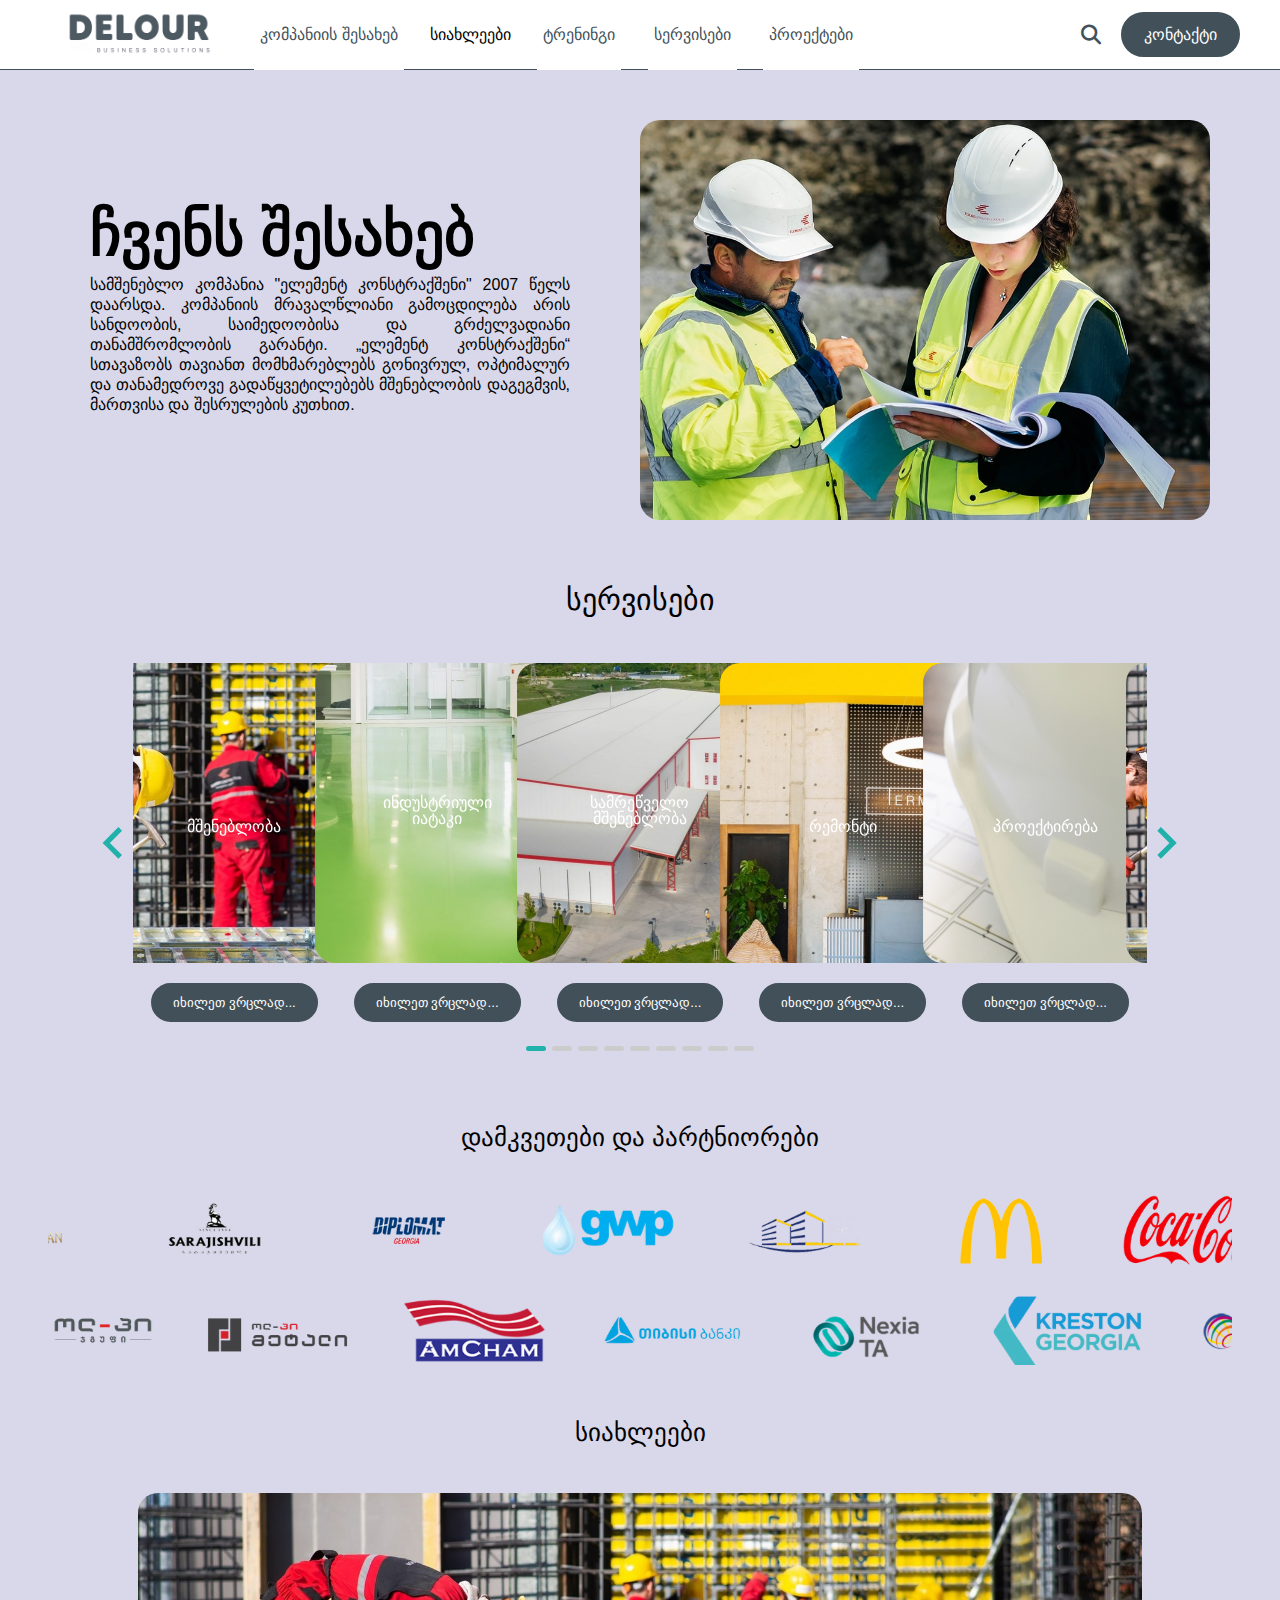
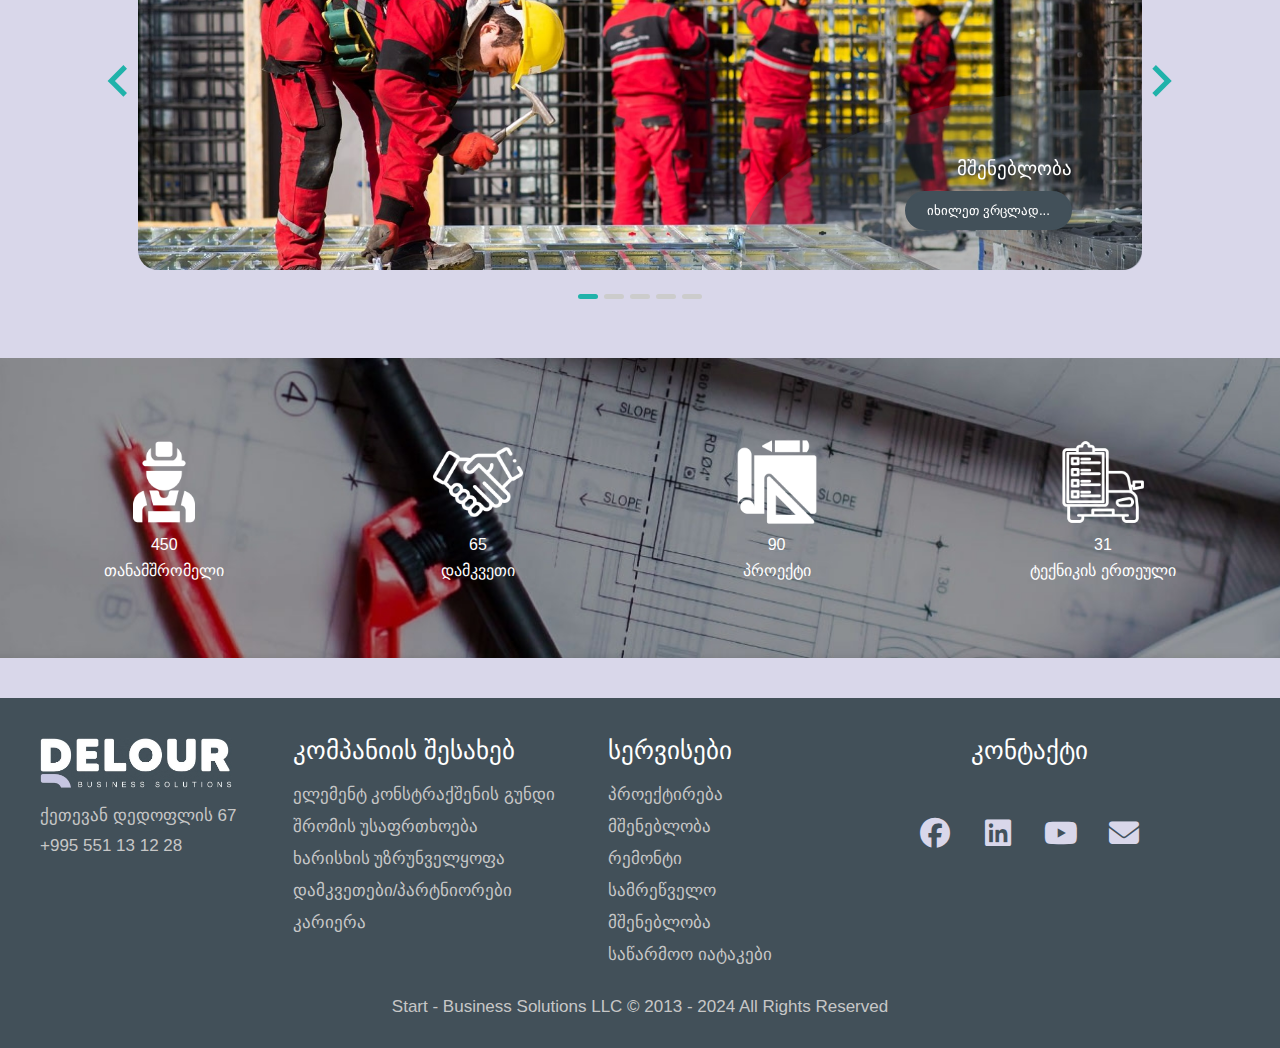
==== index.html @ 742967c3 "Update index.html" ====
<!DOCTYPE html>
<html lang="ka">
  <head>
    <meta charset="UTF-8" />
    <meta name="viewport" content="width=device-width, initial-scale=1.0" />
    <title>Element Construction</title>
    <link
      rel="stylesheet"
      href="https://cdnjs.cloudflare.com/ajax/libs/font-awesome/6.5.1/css/all.min.css"
    />

    <link rel="stylesheet" href="styles/splide-sea-green.min.css" />
    <link
      rel="stylesheet"
      href="//cdn.web-fonts.ge/fonts/bpg-arial-caps/css/bpg-arial-caps.min.css"
    />
    <link
      rel="stylesheet"
      href="//cdn.web-fonts.ge/fonts/bpg-algeti/css/bpg-algeti.min.css"
    />

    <link rel="stylesheet" href="styles/reset.css" />
    <link rel="stylesheet" href="styles/style.css" />
    <link rel="stylesheet" href="styles/media.css" />
  </head>
  <body>
    <header class="header" id="header">
      <nav class="navbar" id="navbar">
        <div class="burgerBar" id="burgerBar">
          <div class="line"></div>
          <div class="line"></div>
          <div class="line"></div>
        </div>
        <div class="menu" id="menu">
          <div class="search-container">
            <i class="fas fa-search search-icon"></i>
            <input type="text" id="searchInput" placeholder="ძიება" />
          </div>
          <ul>
            <li>
              <button class="bar" type="button">
                <i class="fa-solid fa-business-time"></i>
                <p>კომპანიის შესახებ</p>
                <i class="fa-solid fa-angle-up arrow-icon"></i>
              </button>
              <div class="sub-menu">
                <ul>
                  <li>
                    <button
                      class="data bar"
                      type="button"
                      data-link="/html/crew.html"
                    >
                      ელემენტ კონსტრაქშენის გუნდი
                    </button>
                  </li>
                  <li>
                    <button
                      class="data bar"
                      type="button"
                      data-link="/html/workingsafety.html"
                    >
                      შრომის უსაფრთხოება
                    </button>
                  </li>
                  <li>
                    <button
                      class="data bar"
                      type="button"
                      data-link="/html/qualitycontrol.html"
                    >
                      ხარისხის უზრუნველყოფა
                    </button>
                  </li>
                  <li>
                    <button
                      class="data bar"
                      type="button"
                      data-link="/html/partners.html"
                    >
                      დამკვეთები/პარტნიორები
                    </button>
                  </li>
                  <li>
                    <button
                      class="data bar"
                      type="button"
                      data-link="/html/Career.html"
                    >
                      კარიერა
                    </button>
                  </li>
                </ul>
              </div>
            </li>
            <li>
              <button class="data bar" type="button" data-link="/html/new.html">
                <i class="fa-solid fa-newspaper"></i>
                <p>სიახლეები</p>
              </button>
            </li>
            <li>
              <button class="data bar" type="button" data-link="/html/">
                <i class="fa-solid fa-clipboard"></i>
                <p>ტრენინგი</p>
              </button>
            </li>
            <li>
              <button class="bar" type="button">
                <i class="fa-regular fa-folder-open"></i>
                <p>სერვისები</p>
                <i class="fa-solid fa-angle-up arrow-icon"></i>
              </button>
              <div class="sub-menu">
                <ul>
                  <li>
                    <button
                      class="data bar"
                      type="button"
                      data-link="/html/project.html"
                    >
                      პროექტირება
                    </button>
                  </li>
                  <li>
                    <button
                      class="data bar"
                      type="button"
                      data-link="/html/building.html"
                    >
                      მშენებლობა
                    </button>
                  </li>
                  <li>
                    <button
                      class="data bar"
                      type="button"
                      data-link="/html/repair.html"
                    >
                      რემონტი
                    </button>
                  </li>
                  <li>
                    <button
                      class="data bar"
                      type="button"
                      data-link="/html/Industrialconstruction.html"
                    >
                      სამრეწველო მშენებლობა
                    </button>
                  </li>
                  <li>
                    <button
                      class="data bar"
                      type="button"
                      data-link="/html/productionfloors.html"
                    >
                      საწარმოო იტაკები
                    </button>
                  </li>
                </ul>
              </div>
            </li>
            <li>
              <button class="bar" type="button">
                <i class="fa-solid fa-diagram-project"></i>
                <p>პროექტები</p>
                <i class="fa-solid fa-angle-up arrow-icon"></i>
              </button>
              <div class="sub-menu">
                <ul>
                  <li>
                    <button
                      class="data bar"
                      type="button"
                      data-link="/html/finished.html"
                    >
                      დასრულებული
                    </button>
                  </li>
                  <li>
                    <button
                      class="data bar"
                      type="button"
                      data-link="/html/Currentprojects.html"
                    >
                      დაუსრულებელი
                    </button>
                  </li>
                </ul>
              </div>
            </li>
          </ul>
        </div>
        <div class="left-navbar">
          <ul class="left-navbar-list">
            <li>
              <a>
                <img
                  class="delour"
                  src="images/youtube_800x800-removebg-preview.png"
                  alt="delour logo"
                />
              </a>
            </li>
            <li class="dropdown">
              <button class="dropbtn">კომპანიის შესახებ</button>
              <ul class="dropdown-content">
                <li></li>
                <li>
                  <a>გუნდი</a>
                </li>
                <li>
                  <a>შრომის უსაფრთხოება</a>
                </li>
                <li>
                  <a>ხარისხის უზრუნველყოფა</a>
                </li>
                <li>
                  <a>დამკვეთები/პარტნიორები</a>
                </li>
                <li>
                  <a>კარიერა</a>
                </li>
              </ul>
            </li>
            <li>
              <a>სიახლეები </a>
            </li>
            <li class="dropdown">
              <button class="dropbtn">ტრენინგი</button>
              <ul class="dropdown-content">
                <li></li>
                <li>
                  <a>გუნდი</a>
                </li>
                <li>
                  <a>შრომის უსაფრთხოება</a>
                </li>
                <li>
                  <a>ხარისხის უზრუნველყოფა</a>
                </li>
                <li>
                  <a>დამკვეთები/პარტნიორები</a>
                </li>
                <li>
                  <a>კარიერა</a>
                </li>
              </ul>
            </li>
            <li class="dropdown">
              <button class="dropbtn">სერვისები</button>
              <ul class="dropdown-content">
                <li></li>
                <li>
                  <a>რემონტი</a>
                </li>
                <li>
                  <a>მეშენებლობა</a>
                </li>
                <li>
                  <a>ინდუსტრიული იატაკი</a>
                </li>
                <li>
                  <a>სამრეწველო მშენებლობა</a>
                </li>
                <li>
                  <a>კპროექტირება</a>
                </li>
              </ul>
            </li>
            <li class="dropdown">
              <button class="dropbtn">პროექტები</button>
              <ul class="dropdown-content">
                <li></li>
                <li>
                  <a>დასრულებული</a>
                </li>
                <li>
                  <a>დაუსრულებელი</a>
                </li>
              </ul>
            </li>
          </ul>
        </div>
        <div class="right-navbar">
          <a id="searchIcon"><i class="fas fa-search search-icon1"></i></a>
          <button class="contactButton">კონტაქტი</button>
        </div>
      </nav>
      <div class="search-results" id="searchResults">
        <div class="input-container">
          <i class="fas fa-search search-icon"></i>
          <input type="text" placeholder="ძიება" />
        </div>
        <ul></ul>
      </div>
    </header>
    <main>
      <section>
        <div class="about-container">
          <div class="about-container2">
            <h1>ჩვენს შესახებ</h1>
            <p>
              სამშენებლო კომპანია "ელემენტ კონსტრაქშენი" 2007 წელს დაარსდა.
              კომპანიის მრავალწლიანი გამოცდილება არის სანდოობის, საიმედოობისა და
              გრძელვადიანი თანამშრომლობის გარანტი. „ელემენტ კონსტრაქშენი“
              სთავაზობს თავიანთ მომხმარებლებს გონივრულ, ოპტიმალურ და თანამედროვე
              გადაწყვეტილებებს მშენებლობის დაგეგმვის, მართვისა და შესრულების
              კუთხით.
            </p>
          </div>
          <img
            class="forever-bike"
            src="images/construction3.jpg"
            alt="construction image"
          />
        </div>
      </section>
      <section class="section">
        <div class="title-container">
          <h3>სერვისები</h3>
        </div>
        <div id="carousel1" class="splide">
          <div class="splide__track">
            <ul class="splide__list">
              <li class="splide__slide">
                <img src="images/slider1.jpg" alt="building image" />
                <div class="img-info">
                  <h2>მშენებლობა</h2>
                </div>
                <button class="data more" data-link="html/building.html">
                  იხილეთ ვრცლად...
                </button>
              </li>
              <li class="splide__slide">
                <img src="images/slider2.jpg" alt="floor image" />
                <div class="img-info">
                  <h2>ინდუსტრიული იატაკი</h2>
                </div>
                <button
                  class="data more"
                  data-link="html/productionfloors.html"
                >
                  იხილეთ ვრცლად...
                </button>
              </li>
              <li class="splide__slide">
                <img src="images/slider3.jpg" alt="factory image" />
                <div class="img-info">
                  <h2>სამრეწველო მშენებლობა</h2>
                </div>
                <button
                  class="data more"
                  data-link="/html/Industrialconstruction.html"
                >
                  იხილეთ ვრცლად...
                </button>
              </li>
              <li class="splide__slide">
                <img src="images/slider4.jpg" alt="repair image" />
                <div class="img-info">
                  <h2>რემონტი</h2>
                </div>
                <button class="data more" data-link="/html/repair.html">
                  იხილეთ ვრცლად...
                </button>
              </li>
              <li class="splide__slide">
                <img src="images/slider5.png" alt="projecting image" />
                <div class="img-info">
                  <h2>პროექტირება</h2>
                </div>
                <button class="data more" data-link="/html/project.html">
                  იხილეთ ვრცლად...
                </button>
              </li>
              <li class="splide__slide">
                <img src="images/slider1.jpg" alt="building image" />
                <div class="img-info">
                  <h2>მშენებლობა</h2>
                </div>
                <button class="data more" data-link="html/building.html">
                  იხილეთ ვრცლად...
                </button>
              </li>
              <li class="splide__slide">
                <img src="images/slider2.jpg" alt="floor image" />
                <div class="img-info">
                  <h2>ინდუსტრიული იატაკი</h2>
                </div>
                <button
                  class="data more"
                  data-link="html/productionfloors.html"
                >
                  იხილეთ ვრცლად...
                </button>
              </li>
              <li class="splide__slide">
                <img src="images/slider3.jpg" alt="factory image" />
                <div class="img-info">
                  <h2>სამრეწველო მშენებლობა</h2>
                </div>
                <button
                  class="data more"
                  data-link="/html/Industrialconstruction.html"
                >
                  იხილეთ ვრცლად...
                </button>
              </li>
              <li class="splide__slide">
                <img src="images/slider4.jpg" alt="repair image" />
                <div class="img-info">
                  <h2>რემონტი</h2>
                </div>
                <button class="data more" data-link="/html/repair.html">
                  იხილეთ ვრცლად...
                </button>
              </li>
            </ul>
          </div>
        </div>
      </section>
      <section class="partnersandcustomers">
        <div class="title-container">
          <h4>დამკვეთები და პარტნიორები</h4>
        </div>
        <div class="partners-slide-container">
          <div id="carousel2" class="splide splide2">
            <div class="splide__track">
              <ul class="splide__list">
                <li class="splide__slide">
                  <img src="images/damkveti1.png" alt="Image 4" />
                </li>
                <li class="splide__slide">
                  <img src="images/damkveti2.png" alt="Image 5" />
                </li>
                <li class="splide__slide">
                  <img src="images/damkveti3.png" alt="Image 6" />
                </li>
                <li class="splide__slide">
                  <img src="images/damkveti4.png" alt="Image 4" />
                </li>
                <li class="splide__slide">
                  <img src="images/damkveti5.png" alt="Image 5" />
                </li>
                <li class="splide__slide">
                  <img src="images/damkveti6.png" alt="Image 6" />
                </li>
                <li class="splide__slide">
                  <img src="images/damkveti7.png" alt="Image 4" />
                </li>
                <li class="splide__slide">
                  <img src="images/damkveti8.png" alt="Image 5" />
                </li>
                <li class="splide__slide">
                  <img src="images/damkveti9.png" alt="Image 6" />
                </li>
              </ul>
            </div>
          </div>
          <div id="carousel3" class="splide splide2">
            <div class="splide__track">
              <ul class="splide__list">
                <li class="splide__slide">
                  <img src="images/partners1.png" alt="Image 4" />
                </li>
                <li class="splide__slide">
                  <img src="images/partners2.png" alt="Image 5" />
                </li>
                <li class="splide__slide">
                  <img src="images/partners3.png" alt="Image 6" />
                </li>
                <li class="splide__slide">
                  <img src="images/partners4.png" alt="Image 4" />
                </li>
                <li class="splide__slide">
                  <img src="images/partners5.png" alt="Image 5" />
                </li>
                <li class="splide__slide">
                  <img src="images/partners6.png" alt="Image 6" />
                </li>
                <li class="splide__slide">
                  <img src="images/partners7.png" alt="Image 4" />
                </li>
                <li class="splide__slide">
                  <img src="images/partners8.png" alt="Image 5" />
                </li>
                <li class="splide__slide">
                  <img src="images/partners9.png" alt="Image 6" />
                </li>
              </ul>
            </div>
          </div>
        </div>
      </section>
      <section class="section2">
        <div class="title-container">
          <h2>სიახლეები</h2>
        </div>
        <div id="carousel4" class="splide">
          <div class="splide__track">
            <ul class="splide__list">
              <li class="splide__slide">
                <img src="images/slider1.jpg" alt="building image" />
                <div class="img-info4">
                  <h2>მშენებლობა</h2>
                  <button class="data more" data-link="html/building.html">
                    იხილეთ ვრცლად...
                  </button>
                </div>
              </li>
              <li class="splide__slide">
                <img src="images/slider2.jpg" alt="floor image" />
                <div class="img-info4">
                  <h2>ინდუსტრიული იატაკი</h2>
                  <button
                    class="data more"
                    data-link="html/productionfloors.html"
                  >
                    იხილეთ ვრცლად...
                  </button>
                </div>
              </li>
              <li class="splide__slide">
                <img src="images/slider3.jpg" alt="factory image" />
                <div class="img-info4">
                  <h2>სამრეწველო მშენებლობა</h2>
                  <button
                    class="data more"
                    data-link="/html/Industrialconstruction.html"
                  >
                    იხილეთ ვრცლად...
                  </button>
                </div>
              </li>
              <li class="splide__slide">
                <img src="images/slider4.jpg" alt="repair image" />
                <div class="img-info4">
                  <h2>რემონტი</h2>
                  <button class="data more" data-link="/html/repair.html">
                    იხილეთ ვრცლად...
                  </button>
                </div>
              </li>
              <li class="splide__slide">
                <img src="images/slider5.png" alt="projecting image" />
                <div class="img-info4">
                  <h2>პროექტირება</h2>
                  <button class="data more" data-link="/html/project.html">
                    იხილეთ ვრცლად...
                  </button>
                </div>
              </li>
            </ul>
          </div>
        </div>
      </section>

      <section>
        <div class="info-container">
          <div class="info-container1">
            <img src="images/builder.png" alt="builde logo" />
            <p>450</p>
            <h4>თანამშრომელი</h4>
          </div>
          <div class="info-container1">
            <img src="images/deal.png" alt="handshake logo" />
            <p>65</p>
            <h4>დამკვეთი</h4>
          </div>
          <div class="info-container1">
            <img src="images/project-management.png" alt="managment logo" />
            <p>90</p>
            <h4>პროექტი</h4>
          </div>
          <div class="info-container1">
            <img src="images/service.png" alt="service logo" />
            <p>31</p>
            <h4>ტექნიკის ერთეული</h4>
          </div>
        </div>
      </section>
    </main>
    <footer>
      <div class="footer-container">
        <div class="one-container">
          <img src="images/delour logoo.jpg" />
          <ul>
            <li>
              <p>ქეთევან დედოფლის 67</p>
            </li>
            <li>
              <p>+995 551 13 12 28</p>
            </li>
          </ul>
        </div>
        <div class="one-container">
          <h4>კომპანიის შესახებ</h4>
          <ul>
            <li>
              <a href="html/crew.html">ელემენტ კონსტრაქშენის გუნდი</a>
            </li>
            <li>
              <a href="html/workingsafety.html">შრომის უსაფრთხოება</a>
            </li>
            <li>
              <a href="html/qualitycontrol.html">ხარისხის უზრუნველყოფა</a>
            </li>
            <li>
              <a href="html/partners.html">დამკვეთები/პარტნიორები</a>
            </li>
            <li>
              <a href="html/Career.html">კარიერა</a>
            </li>
          </ul>
        </div>
        <div class="one-container">
          <h4>სერვისები</h4>
          <ul>
            <li>
              <a href="html/project.html">პროექტირება</a>
            </li>
            <li>
              <a href="html/building.html">მშენებლობა</a>
            </li>
            <li>
              <a href="html/repair.html">რემონტი</a>
            </li>
            <li>
              <a href="html/Industrialconstruction.html"
                >სამრეწველო მშენებლობა</a
              >
            </li>
            <li>
              <a href="html/productionfloors.html">საწარმოო იატაკები</a>
            </li>
          </ul>
        </div>
        <div class="one-container-contacts">
          <h4>კონტაქტი</h4>
          <ul class="contact-ul">
            <li>
              <a><i class="fa-brands fa-facebook"></i></a>
            </li>
            <li>
              <a><i class="fa-brands fa-linkedin"></i></a>
            </li>
            <li>
              <a><i class="fa-brands fa-youtube"></i></a>
            </li>
            <li>
              <a><i class="fa-solid fa-envelope"></i></a>
            </li>
          </ul>
        </div>
      </div>
      <div class="licence">
        <p>Start - Business Solutions LLC © 2013 - 2024 All Rights Reserved</p>
      </div>
    </footer>
    <script src="js/splide.min.js"></script>
    <script src="js/splide-extension-auto-scroll.min.js"></script>
    <script type="module" src="js/script.js"></script>
  </body>
</html>
---- styles/style.css ----
* {
  font-family: "BPG Arial Caps", sans-serif;
}

a {
  text-decoration: none;
}

p {
  text-align: justify;
  font-family: "BPG Algeti", sans-serif;
}

body {
  background-color: #d9d7ea;
}

.header {
  font-family: "BPG Arial Caps", sans-serif;
}

.navbar {
  padding: 0px 40px 0px 50px;
  top: 0px;
  right: 0px;
  z-index: 3;
  display: flex;
  flex-direction: row;
  justify-content: space-between;
  align-items: center;
  box-sizing: border-box;
  height: 70px;
  width: 100%;
  background-color: #ffffff;
  position: fixed;
  transition: top 0.3s ease-in-out;
  border-bottom: 1px solid #425059;
}

.search-results {
  display: none;
}

.search-results.searching {
  box-sizing: border-box;
  display: flex;
  flex-direction: column;
  justify-content: flex-start;
  align-items: center;
  position: fixed;
  animation: fromUpToDown 0.5s;
  z-index: 2;
  top: 80px;
  height: 400px;
  background-color: white;
  width: 100%;
  border-bottom: 1px solid #425059;
  padding: 30px;
  box-shadow: 0px 5px 10px rgba(0, 0, 0, 0.5);
}

@keyframes fromUpToDown {
  from {
    transform: translateY(-200px);
    opacity: 0;
  }
  to {
    transform: translateY(0px);
    opacity: 1;
  }
}

.left-navbar {
  width: 68%;
  display: flex;
  flex-direction: row;
  justify-content: center;
  align-items: center;
}

.left-navbar-list {
  width: 100%;
  display: flex;
  flex-direction: row;
  justify-content: space-between;
  align-items: center;
}

.dropdown-menu {
  margin-top: 90px;
}

.dropdown-menu ul {
  background-color: white;
  display: flex;
  flex-direction: column;
}

.right-navbar {
  display: flex;
  flex-direction: row;
  justify-content: flex-end;
  align-items: center;
}

.contactButton {
  padding: 10px 20px;
  border-radius: 100px;
  background-color: #425059;
  color: white;
  transition: all 0.3s;
  font-size: 16px;
  border: 3px solid #425059;
  display: flex;
  flex-direction: row;
  align-items: center;
  justify-content: space-between;
  margin-left: 20px;
}

.navbar.hidden {
  top: -100px;
}

.menu {
  display: none;
}

.menu.isactive {
  animation: fadeInOut 0.5s;
  position: fixed;
  top: 15px;
  bottom: 15px;
  left: 29px;
  display: flex;
  flex-direction: column;
  gap: 8px;
  width: 20%;
  border-radius: 16px;
  padding: 0 16px;
  border: 1px solid rgb(255 255 255 / 8%);
  background-color: rgb(0 0 0 / 40%);
  transition: width 0.4s;
  backdrop-filter: blur(20px);
  z-index: 1;
}

@keyframes fadeInOut {
  from {
    transform: translateY(200px);
    opacity: 0;
  }
  to {
    transform: translateY(0px);
    opacity: 1;
  }
}
.bar {
  background: transparent;
  border: 0;
  padding: 0;
  cursor: pointer;
  text-align: left;
  position: relative;
  display: flex;
  gap: 16px;
  align-items: center;
  height: 50px;
  width: 100%;
  border-radius: 6px;
  font-family: inherit;
  font-size: 16px;
  font-weight: 400;
  line-height: 1;
  padding: 0 16px;
  color: rgb(255 255 255 / 95%);
}

.bar p:nth-child(2) {
  flex: 1 1 auto;
}

.bar:is(.active, :hover) {
  background: rgb(0 0 0 / 30%);
}

.bar:not(.active):hover {
  background: rgb(0 0 0 / 10%);
}

.sidebar ul {
  display: grid;
  list-style: none;
  padding: 10px 0px 0px 0px;
  margin: 0px;
  border-top: 2px solid rgb(255 255 255 / 8%);
  width: 100%;
}

.sub-menu {
  position: relative;
  overflow: hidden;
  height: 0;
  transition: 0.5s;
}

.sub-menu ul {
  position: absolute;
  top: 0;
  left: 0;
  display: grid;
}

.sub-menu button {
  padding-left: 52px;
}

.sub-menu button::before {
  content: "";
  position: absolute;
  top: 50%;
  left: 24px;
  translate: 0 -50%;
  width: 5px;
  height: 5px;
  border-radius: 50%;
  background-color: rgb(255 255 255 / 35%);
}

.arrow-icon {
  transition: transform 0.2s;
}

.rotated {
  transform: rotate(180deg);
}

.bar i {
  font-size: 20px;
  width: 20px;
  max-width: 20px;
  min-width: 20px;
}

.search-container {
  margin-top: 50px;
  position: relative;
  width: 100%;
  margin-bottom: 10px;
}

.input-container input {
  padding: 10px 10px 10px 45px;
  border: 2px solid #425059;
  border-radius: 10px;
  outline: none;
  font-size: 16px;
  background-color: transparent;
  width: 100%;
  box-sizing: border-box;
  color: white;
}

.input-container {
  position: relative;
}

.search-icon {
  position: absolute;
  left: 15px;
  top: 50%;
  transform: translateY(-50%);

  color: #425059;
  font-size: 20px;
}

.search-icon1 {
  color: #425059;
  font-size: 20px;
}

.search-container input {
  padding: 10px 10px 10px 45px;
  border: 2px solid white;
  border-radius: 10px;
  outline: none;
  font-size: 16px;
  background-color: transparent;
  width: 100%;
  box-sizing: border-box;
  color: white;
}

.search-container input::placeholder {
  color: white;
  opacity: 0.5;
}

.burgerBar {
  display: none;
}

.line {
  width: 36px;
  height: 3px;
  background-color: black;
  margin-top: 8px;
  transition: width 0.3s, transform 0.3s, background-color 0.2s;
}

.line:nth-child(1) {
  margin: 0px;
}

.burgerBar .line:nth-child(2) {
  width: 22px;
}

.burgerBar:hover {
  cursor: pointer;
}

.burgerBar:hover .line {
  width: 36px;
}

.burgerBar.isactive .line:nth-child(2) {
  opacity: 0;
}

.burgerBar.isactive .line:nth-child(1) {
  transform: translateY(11px) rotate(45deg);
  background-color: black;
}

.burgerBar.isactive .line:nth-child(3) {
  transform: translateY(-11px) rotate(-45deg);
  background-color: black;
}

.burgerBar.isactive {
  z-index: 20;
}

.burgerBar.isactive:hover .line {
  background-color: white;
}

.delour {
  height: 60px;
}

.services-container {
  display: grid;
  grid-template-columns: 1fr 1fr 1fr 1fr 1fr;
  column-gap: 15px;
  padding: 15px;
}

/* .services {
  color: white;
  height: 305px;
  background-size: cover;
  background-position: center;
  border-radius: 10px;
  display: flex;
  flex-direction: column;
  justify-content: center;
  align-items: center;
  cursor: pointer;
  transition: filter 0.3s;
}

.services p {
  font-size: 20px;
  text-align: center;
}

.first {
  background-image: url("../images/news1.jpg");
}

.second {
  background-image: url("../images/news2.jpg");
}

.third {
  background-image: url("../images/news3.jpg");
}

.fourth {
  background-image: url("../images/news4.jpg");
} */

/* .services-container1 {
  display: grid;
  grid-template-columns: 1fr 1fr 1fr 1fr;
  column-gap: 30px;
  padding: 15px 140px;
} */

.info-container {
  background-image: url("../images/backpicture2.jpg");
  height: 300px;
  background-size: cover;
  background-position: center;
  display: flex;
  flex-direction: row;
  justify-content: space-around;
  align-items: center;
  margin: 40px 0px;
}

.info-container1 {
  display: flex;
  flex-direction: column;
  justify-content: center;
  align-items: center;
  gap: 10px;
  color: white;
}

.info-container1 img {
  width: 90px;
}

.grid-container3 {
  display: grid;
  grid-template-columns: repeat(3, 1fr);
  padding: 20px 100px;
  column-gap: 10px;
  row-gap: 50px;
}

.grid-container2 {
  display: grid;
  grid-template-columns: repeat(3, 1fr);
  padding: 20px 100px;
  column-gap: 10px;
  row-gap: 20px;
}

.one-grid2 h2 {
  font-size: 25px;
}

.one-grid2 img {
  width: 100%;
  border-radius: 10px;
}
.one-grid h2 {
  font-size: 25px;
}

.view {
  padding: 10px 3px;
  border: 2px solid white;
  background-color: rgb(212, 42, 42);
  color: white;
  transition: all 0.5s;
}

.view:hover {
  background-color: white;
  color: rgb(212, 42, 42);
  border-color: rgb(212, 42, 42);
}

.projects2 {
  position: relative;
}

.img-info {
  position: absolute;
  bottom: 50%;
  left: 50%;
  transform: translate(-50%, -50%);
  display: flex;
  flex-direction: column;
  align-items: center;
  transition: all 0.5s;
  border-radius: 15px;
}

#carousel1 .splide__slide:hover .img-info h2 {
  scale: 1.5;
}

.img-info h2 {
  transition: all 0.5s;
  font-size: 16px;
  color: white;
  text-align: center;
}

.partnersandcustomers {
  /* background: rgb(255, 255, 255); */
  border-radius: 10px;
  margin-bottom: 40px;
  margin-top: 20px;
}

/* .partners-slide-container {
  
} */

.splide2 {
  padding: 15px 48px;
}

#carousel1 .splide__slide {
  display: flex;
  justify-content: center;
  align-items: center;
  flex-direction: column;
  position: relative;
  gap: 20px;
}

#carousel1 .splide__slide img {
  position: relative;
  height: 300px;
  width: 245px;
  border-radius: 20px;
  object-fit: cover;
  object-position: center;
}

#carousel2 .splide {
  padding-bottom: 0px;
}

#carousel2 .splide__slide img {
  height: 70px;
}

#carousel3 .splide__slide img {
  height: 70px;
}

#carousel4 .splide__slide {
  border-radius: 20px;
  width: 100%;
}

#carousel4 .splide__slide img {
  position: relative;
  border-radius: 20px;
  width: 100%;
}

.img-info4 {
  position: absolute;
  box-sizing: border-box;
  height: 180px;
  width: 400px;
  bottom: 0px;
  right: 0px;
  display: flex;
  flex-direction: column;
  gap: 13px;
  justify-content: flex-end;
  padding: 40px 70px;
  align-items: flex-end;
  transition: all 0.5s;
  border-radius: 100% 0% 0% 100% / 100% 100% 0% 0%;
  border-bottom-right-radius: 20px;
  background-color: #42505952;
  overflow: hidden;
  z-index: 1;
}
.img-info4:hover {
  background-color: #425059;
}

.img-info4:hover .more {
  background-color: white;
  color: #425059;
}

.img-info4 h2 {
  font-size: 19px;
  color: white;
}

.section {
  padding: 15px 85px;
}

.section2 {
  padding: 0px 90px;
}

.about-container {
  box-sizing: border-box;
  display: flex;
  justify-content: space-between;
  flex-direction: row;
  align-items: center;
  gap: 50px;
  padding: 120px 70px 50px 70px;
}

.about-container2 {
  width: 50%;
  display: flex;
  flex-direction: column;
  gap: 30px;
  padding: 0px 20px;
  line-height: 20px;
}

.forever-bike {
  width: 50%;
  height: 400px;
  object-fit: cover;
  border-radius: 20px;
}

h1 {
  font-size: 60px;
  font-weight: bold;
}

.about-container1 p {
  line-height: 25px;
}

h2 {
  font-size: 40px;
}

.title-container {
  display: flex;
  justify-content: center;
}

.title-container h2 {
  font-size: 25px;
}

.title-container h3 {
  font-size: 30px;
}

.title-container h4 {
  font-size: 25px;
  margin-top: 20px;
  margin-bottom: 30px;
}

.title-container .partners h4 {
  font-size: 30px;
  margin-bottom: 30px;
}

.more {
  padding: 10px 20px;
  border-radius: 40px;
  border: none;
  background-color: #425059;
  border: 2px solid #425059;
  color: white;
  transition: all 0.5s;
}

.more:hover {
  background-color: white;
  color: #425059;
  font-weight: bold;
}

.map {
  width: 100%;
  height: 400px;
  margin-bottom: 30px;
  margin-top: 30px;
}

.title-container1 {
  margin-top: 110px;
  display: flex;
  align-items: center;
  justify-content: center;
}

.title-container2 {
  margin-top: 90px;
  margin-bottom: 20px;
  display: flex;
  align-items: center;
  justify-content: center;
}

.title-container2 h1 {
  font-size: 36px;
  font-weight: lighter;
  text-align: center;
}

.img-container {
  margin-top: 25px;
  display: flex;
  align-items: center;
  justify-content: center;
}

.img-container img {
  width: 1000px;
}

/* career workingsafety quality control   */

.main-container {
  display: flex;
  flex-direction: column;
  justify-content: center;
  align-items: center;
  padding: 0px 190px;
}

.other {
  display: block;
}

.main-container h2 {
  font-size: 20px;
  font-weight: bold;
  line-height: 30px;
  margin: 30px 0px;
}

.other2 h2 {
  margin-bottom: 0px;
}

.main-container h3 {
  font-size: 20px;
  font-weight: bold;
  line-height: 30px;
}

.main-container p {
  margin-top: 30px;
  font-size: 17px;
  margin-bottom: 10px;
}

.other2 p {
  margin-top: 10px;
  margin-bottom: 0px;
}

.main-container ul li {
  margin-bottom: 7px;
}

.main-container img {
  width: 850px;
  margin-top: 30px;
}

.partners1 {
  display: flex;
  gap: 10px;
  justify-content: center;
  flex-direction: column;
  padding: 40px;
}

.grid-container1 {
  display: grid;
  grid-template-columns: 1fr 1fr 1fr 1fr 1fr;
}

.one-partner1 {
  padding: 10px;
  cursor: pointer;
  padding: 10px 20px;
}

.one-partner1 img {
  width: 250px;
}

.partners1 h2 {
  align-items: center;
}

.title-container3 {
  display: flex;
  justify-content: center;
  align-items: center;
  padding-bottom: 20px;
  border-bottom: 1px solid rgb(230, 230, 230);
}

.one-grid img {
  width: 100%;
}

.content p {
  text-align: center;
}

.projects-title-container {
  margin-top: 100px;
  display: flex;
  align-items: center;
  justify-content: center;
}

.projects-title-container h1 {
  font-size: 30px;
  font-weight: lighter;
  padding: 0px 0px 20px 0px;
}

.projects-container {
  display: flex;
  align-items: center;
  flex-direction: column;
  gap: 20px;
  padding: 0px 220px;
}

.projects-container p {
  font-size: 20px;
  line-height: 30px;
}

.projects-container img {
  height: 400px;
}

.projects-container ul {
  list-style-type: disc;
  margin-left: 100px;
  font-size: 18px;
  line-height: 25px;
}

.projects-ul-container {
  width: 100%;
  display: flex;
  justify-content: flex-start;
}

.building h2 {
  font-size: 20px;
  text-align: start;
}

.building p {
  font-size: 17px;
}

.building {
  padding: 0px 200px;
}

.industrial {
  padding: 0px 200px;
}

.industrial p {
  font-size: 19px;
}

.button-container {
  width: 100%;
  display: flex;
  flex-direction: row;
  justify-content: space-around;
  align-items: center;
}

.button {
  padding: 13px 20px;
}

.one {
  background-image: url("../images/finished1.jpg");
}
.two {
  background-image: url("../images/finished2.jpg");
}
.three {
  background-image: url("../images/finished3.jpg");
}
.four {
  background-image: url("../images/finished4.jpg");
}
.five {
  background-image: url("../images/finished5.png");
}
.six {
  background-image: url("../images/finished6.jpg");
}
.seven {
  background-image: url("../images/finished7.jpg");
}
.eight {
  background-image: url("../images/finished8.jpg");
}
.nine {
  background-image: url("../images/finished9.jpg");
}
.one-one {
  background-image: url("../images/efesgeorgia.jpg");
}
.two-two {
  background-image: url("../images/sawarmo\ tbilisi.jpg");
}
.three-three {
  background-image: url("../images/buknari.png");
}
.four-four {
  background-image: url("../images/girteks\ ofice.jpg");
}
.five-five {
  background-image: url("../images/dadianis100.jpg");
}
.six-six {
  background-image: url("../images/ltb.jpg");
}
.seven-seven {
  background-image: url("../images/logistics.jpg");
}
.eight-eight {
  background-image: url("../images/motsvi.jpg");
}
.nine-nine {
  background-image: url("../images/nostes\ complex.jpg");
}
.one-grid {
  height: 300px;
  background-size: cover;
  background-position: center;
  cursor: pointer;
  border-radius: 10px;
}

.content-container {
  width: 100%;
  height: 100%;
  display: flex;
  justify-content: center;
  align-items: center;
}

.content {
  box-sizing: border-box;
  width: 90%;
  height: 90%;
  color: white;
  border: 2px white solid;
  display: flex;
  flex-direction: column;
  align-items: center;
  justify-content: center;
  opacity: 0;
  transition: opacity 0.3s ease-in-out, transform 0.3s ease-in-out;
  cursor: pointer;
  transform: translateY(-20px);
  gap: 10px;
  line-height: 20px;
  font-size: 20px;
  backdrop-filter: blur(30px);
  border-radius: 7px;
}

.content.isactive {
  opacity: 1;
  transform: translateY(0);
}

/* .news {
  box-sizing: border-box;
  border-radius: 10px;
  width: 90%;
  height: 90%;
  color: white;
  display: flex;
  flex-direction: column;
  align-items: center;
  justify-content: center;
  transition: all 0.2s ease-in-out;
} */

/* .news-container {
  width: 100%;
  height: 100%;
  display: flex;
  justify-content: center;
  align-items: center;
}

.news-container p {
  transition: all 0.3s ease-in-out;
}

.news-container:hover .news {
  backdrop-filter: blur(5px);
  border: 2px white solid;
}

.news-container:hover p {
  font-size: 23px;
} */

.finished-title {
  display: flex;
  justify-content: center;
}

.finished-title h2 {
  font-size: 25px;
}

.finished-container {
  display: flex;
  flex-direction: column;
  justify-content: center;
  gap: 20px;
}

.service-container {
  width: 100%;
  height: 100%;
  display: flex;
  justify-content: center;
  align-items: center;
}

.footer-container {
  display: grid;
  grid-template-columns: 1.2fr 1.5fr 1fr 2fr;
  height: 300px;
  background-color: #425059;
  padding: 40px;
  box-sizing: border-box;
  flex-wrap: wrap;
  font-family: "BPG Arial Caps", sans-serif;
}

.one-container img {
  height: 50px;
  margin-bottom: 10px;
}

.one-container {
  white-space: normal;
}

.licence p,
.one-container p,
.one-container a {
  color: rgb(199, 199, 199);
  font-size: 17px;
  font-family: "BPG Algeti", sans-serif;
}

.one-container-contacts h4,
.one-container h4 {
  font-size: 25px;
  padding-bottom: 15px;
  font-weight: 600px;
  color: white;
}

.one-container ul {
  /* width: 100%;
  display: flex;
  flex-direction: column;
  justify-content: flex-end;
  align-items: flex-start; */
  font-size: 20px;
  line-height: 30px;
  transition: all 0.2s ease-in-out;
}

.one-container ul :hover {
  color: rgb(255, 255, 255);
  font-weight: bolder;
}

.one-container-contacts {
  display: flex;
  flex-direction: column;
  justify-content: flex-start;
  align-items: center;
}

.contact-ul {
  display: grid;
  grid-template-columns: repeat(4, 1fr);
  width: 60%;
  justify-items: center;
}

.licence {
  height: 50px;
  display: flex;
  justify-content: center;
  align-items: flex-start;
  background-color: #425059;
}

.contact-ul i {
  font-size: 30px;
  margin-top: 40px;
  color: #d9d7ea;
}

.contact-page {
  margin-top: 80px;
  display: flex;
  flex-direction: row;
  width: 100%;
  border-bottom: 5px solid black;
}

.contact-img {
  width: 45%;
}

.contact-img img {
  width: 100%;
}

.contact-p-paragraph {
  width: 55%;
  height: 400px;
  background-color: lightblue;
  clip-path: polygon(0 0, 100% 0, 100% 100%, 150px 100%);
  position: relative;
}

.contact-p {
  position: absolute;
  top: 0;
  left: 0;
  width: 100%;
  height: 100%;
  box-sizing: border-box;
  padding: 20px;
}

.contact-p h1 {
  font-size: 40px;
}

.contact-grid {
  padding: 100px 140px 100px 140px;
  display: grid;
  grid-template-columns: repeat(3, 1fr);
  gap: 20px;
  justify-items: center;
}

.contact-grid-one {
  display: flex;
  flex-direction: column;
  justify-content: center;
  align-items: center;
  gap: 20px;
  padding: 30px;
  border: 1px solid rgb(229, 229, 229);
  box-shadow: 3px 3px 7px rgba(0, 0, 0, 0.282);
  border-radius: 15px;
  width: 300px;
}

.contact-icon {
  font-size: 50px;
  color: #425059;
  margin-bottom: 30px;
}

.contact-grid-one h2 {
  font-size: 20px;
  color: #425059;
}

.contact-grid-one p {
  font-size: 20px;
  color: #425059;
}

.dropdown {
  position: relative;
  display: inline-block;
}

.dropdown-content {
  border-top: 1px solid #425059;
  position: absolute;
  background-color: #ffffff;
  min-width: 160px;
  box-shadow: 0px 8px 16px 0px rgba(0, 0, 0, 0.2);
  z-index: 1;
  opacity: 0;
  transform: translateY(-20px);
  transition: opacity 0.3s ease, transform 0.3s ease;
  visibility: hidden;
}

.dropdown-content a {
  color: black;
  padding: 12px 16px;
  text-decoration: none;
  display: block;
  transition: background-color 0.2s ease-in-out;
}

.dropdown-content a:hover {
  background-color: #cccae1;
}

.dropdown:hover .dropdown-content {
  visibility: visible;
  opacity: 1;
  transform: translateY(0);
}

.dropbtn {
  background-color: #ffffff;
  font-size: 16px;
  border: none;
  cursor: pointer;
  height: 70px;
  color: #425059;
  transition: color 0.2s;
}

.dropbtn:hover {
  color: black;
}
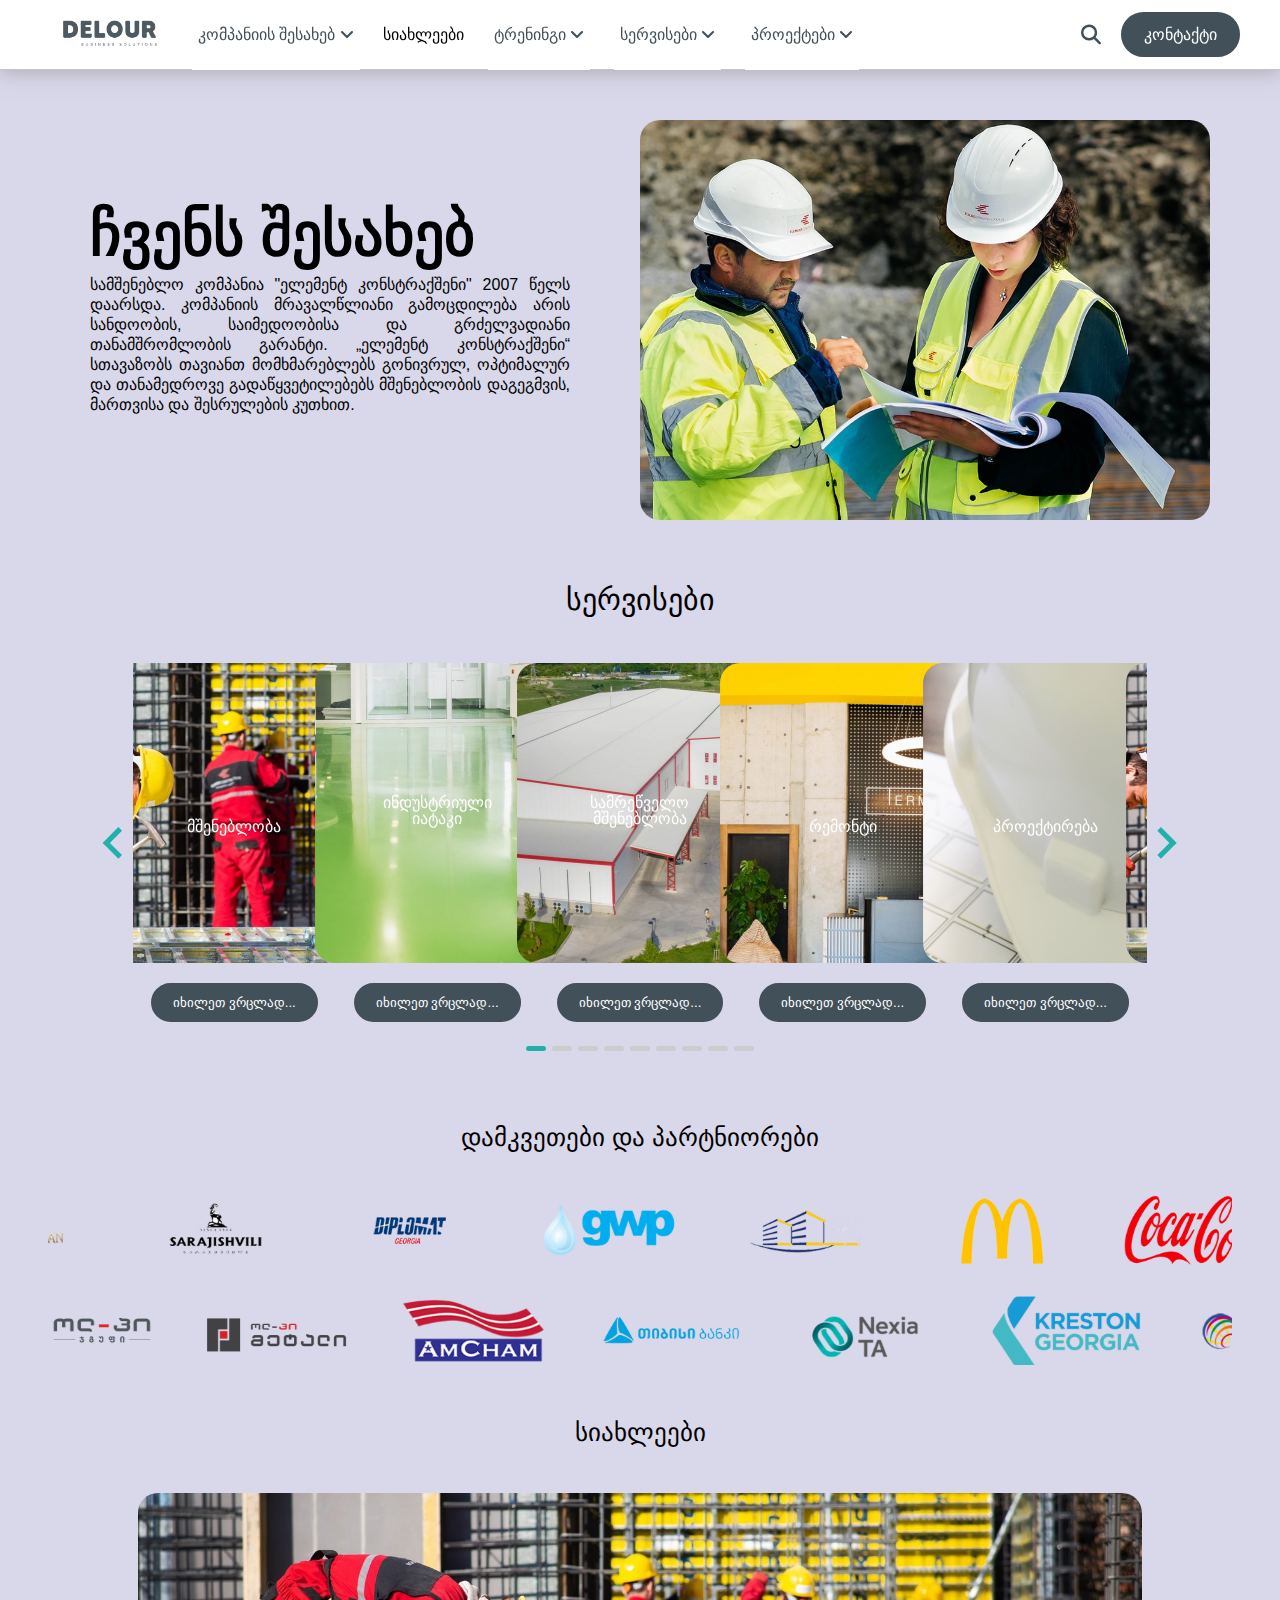
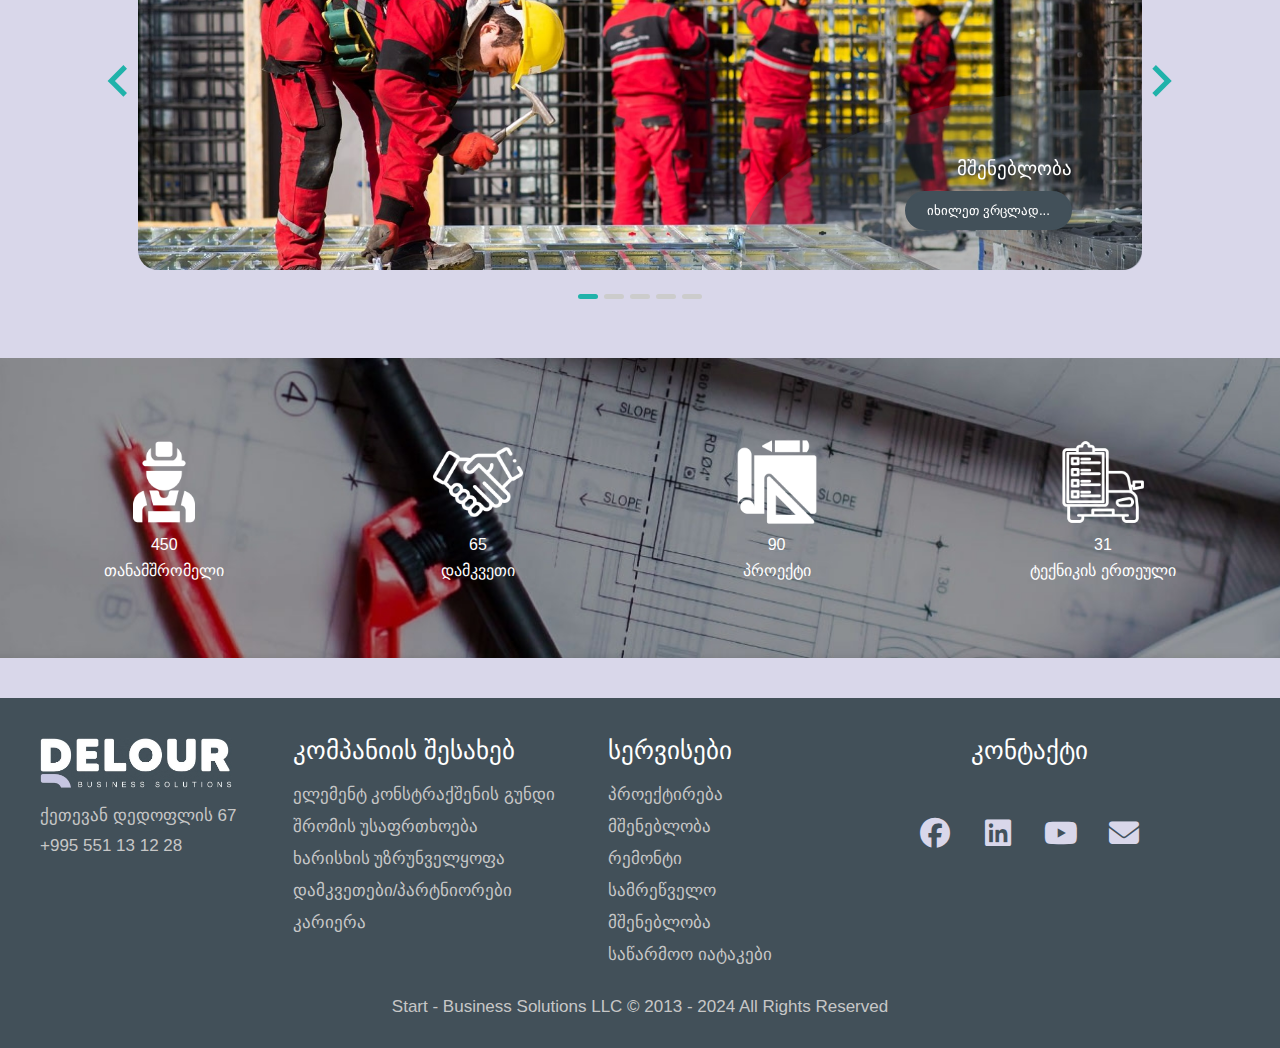
==== commit 01d431c0: "Update index.html" ====
--- a/index.html
+++ b/index.html
@@ -204,7 +204,9 @@
               </a>
             </li>
             <li class="dropdown">
-              <button class="dropbtn">კომპანიის შესახებ</button>
+              <button class="dropbtn">კომპანიის შესახებ
+              <i class="fa-solid fa-angle-down dropdown-arrow"></i>
+              </button>
               <ul class="dropdown-content">
                 <li></li>
                 <li>
@@ -228,7 +230,9 @@
               <a>სიახლეები </a>
             </li>
             <li class="dropdown">
-              <button class="dropbtn">ტრენინგი</button>
+              <button class="dropbtn">ტრენინგი
+              <i class="fa-solid fa-angle-down dropdown-arrow"></i>
+              </button>
               <ul class="dropdown-content">
                 <li></li>
                 <li>
@@ -249,7 +253,9 @@
               </ul>
             </li>
             <li class="dropdown">
-              <button class="dropbtn">სერვისები</button>
+              <button class="dropbtn">სერვისები
+              <i class="fa-solid fa-angle-down dropdown-arrow"></i>
+              </button>
               <ul class="dropdown-content">
                 <li></li>
                 <li>
@@ -270,7 +276,9 @@
               </ul>
             </li>
             <li class="dropdown">
-              <button class="dropbtn">პროექტები</button>
+              <button class="dropbtn">პროექტები
+              <i class="fa-solid fa-angle-down dropdown-arrow"></i>
+              </button>
               <ul class="dropdown-content">
                 <li></li>
                 <li>
--- a/styles/style.css
+++ b/styles/style.css
@@ -1,4 +1,4 @@
-  * {
+* {
   font-family: "BPG Arial Caps", sans-serif;
 }
 
@@ -34,7 +34,8 @@
   background-color: #ffffff;
   position: fixed;
   transition: top 0.3s ease-in-out;
-  border-bottom: 1px solid #425059;
+  border-bottom: 1px solid #c5c5c5;
+  box-shadow: 0px 1px 20px rgba(119, 119, 119, 0.5);
 }
 
 .search-results {
@@ -348,7 +349,8 @@
 }
 
 .delour {
-  height: 60px;
+  height: 40px;
+  background-color: #ffffff;
 }
 
 .services-container {
@@ -499,14 +501,6 @@
   border-radius: 10px;
   margin-bottom: 40px;
   margin-top: 20px;
-}
-
-/* .partners-slide-container {
-  
-} */
-
-.splide2 {
-  padding: 15px 48px;
 }
 
 #carousel1 .splide__slide {
@@ -525,6 +519,10 @@
   border-radius: 20px;
   object-fit: cover;
   object-position: center;
+}
+
+.splide2 {
+  padding: 15px 48px;
 }
 
 #carousel2 .splide {
@@ -618,7 +616,8 @@
   border-radius: 20px;
 }
 
-h1 {
+.about-container h1,
+.about-container-crew h1 {
   font-size: 60px;
   font-weight: bold;
 }
@@ -1195,9 +1194,7 @@
 }
 
 .dropdown-content {
-  border-top: 1px solid #425059;
   position: absolute;
-  background-color: #ffffff;
   min-width: 160px;
   box-shadow: 0px 8px 16px 0px rgba(0, 0, 0, 0.2);
   z-index: 1;
@@ -1205,6 +1202,35 @@
   transform: translateY(-20px);
   transition: opacity 0.3s ease, transform 0.3s ease;
   visibility: hidden;
+  border-bottom-left-radius: 10px;
+  border-bottom-right-radius: 10px;
+}
+
+.dropdown-content li {
+  background-color: white;
+}
+
+.dropdown-content li:nth-child(1) {
+  height: 5px;
+  background-color: transparent;
+}
+
+.dropdown-content li:nth-child(2) {
+  border-top-left-radius: 10px;
+  border-top-right-radius: 10px;
+}
+
+.dropdown-content li:last-child {
+  border-bottom-left-radius: 10px;
+  border-bottom-right-radius: 10px;
+}
+
+.dropdown-content li:hover {
+  background-color: #cccae1;
+}
+
+.dropdown-content li:nth-child(1):hover {
+  background-color: transparent;
 }
 
 .dropdown-content a {
@@ -1213,10 +1239,6 @@
   text-decoration: none;
   display: block;
   transition: background-color 0.2s ease-in-out;
-}
-
-.dropdown-content a:hover {
-  background-color: #cccae1;
 }
 
 .dropdown:hover .dropdown-content {
@@ -1238,3 +1260,7 @@
 .dropbtn:hover {
   color: black;
 }
+
+.dropdown-arrow {
+  transition: transform 0.3s ease-in-out;
+}
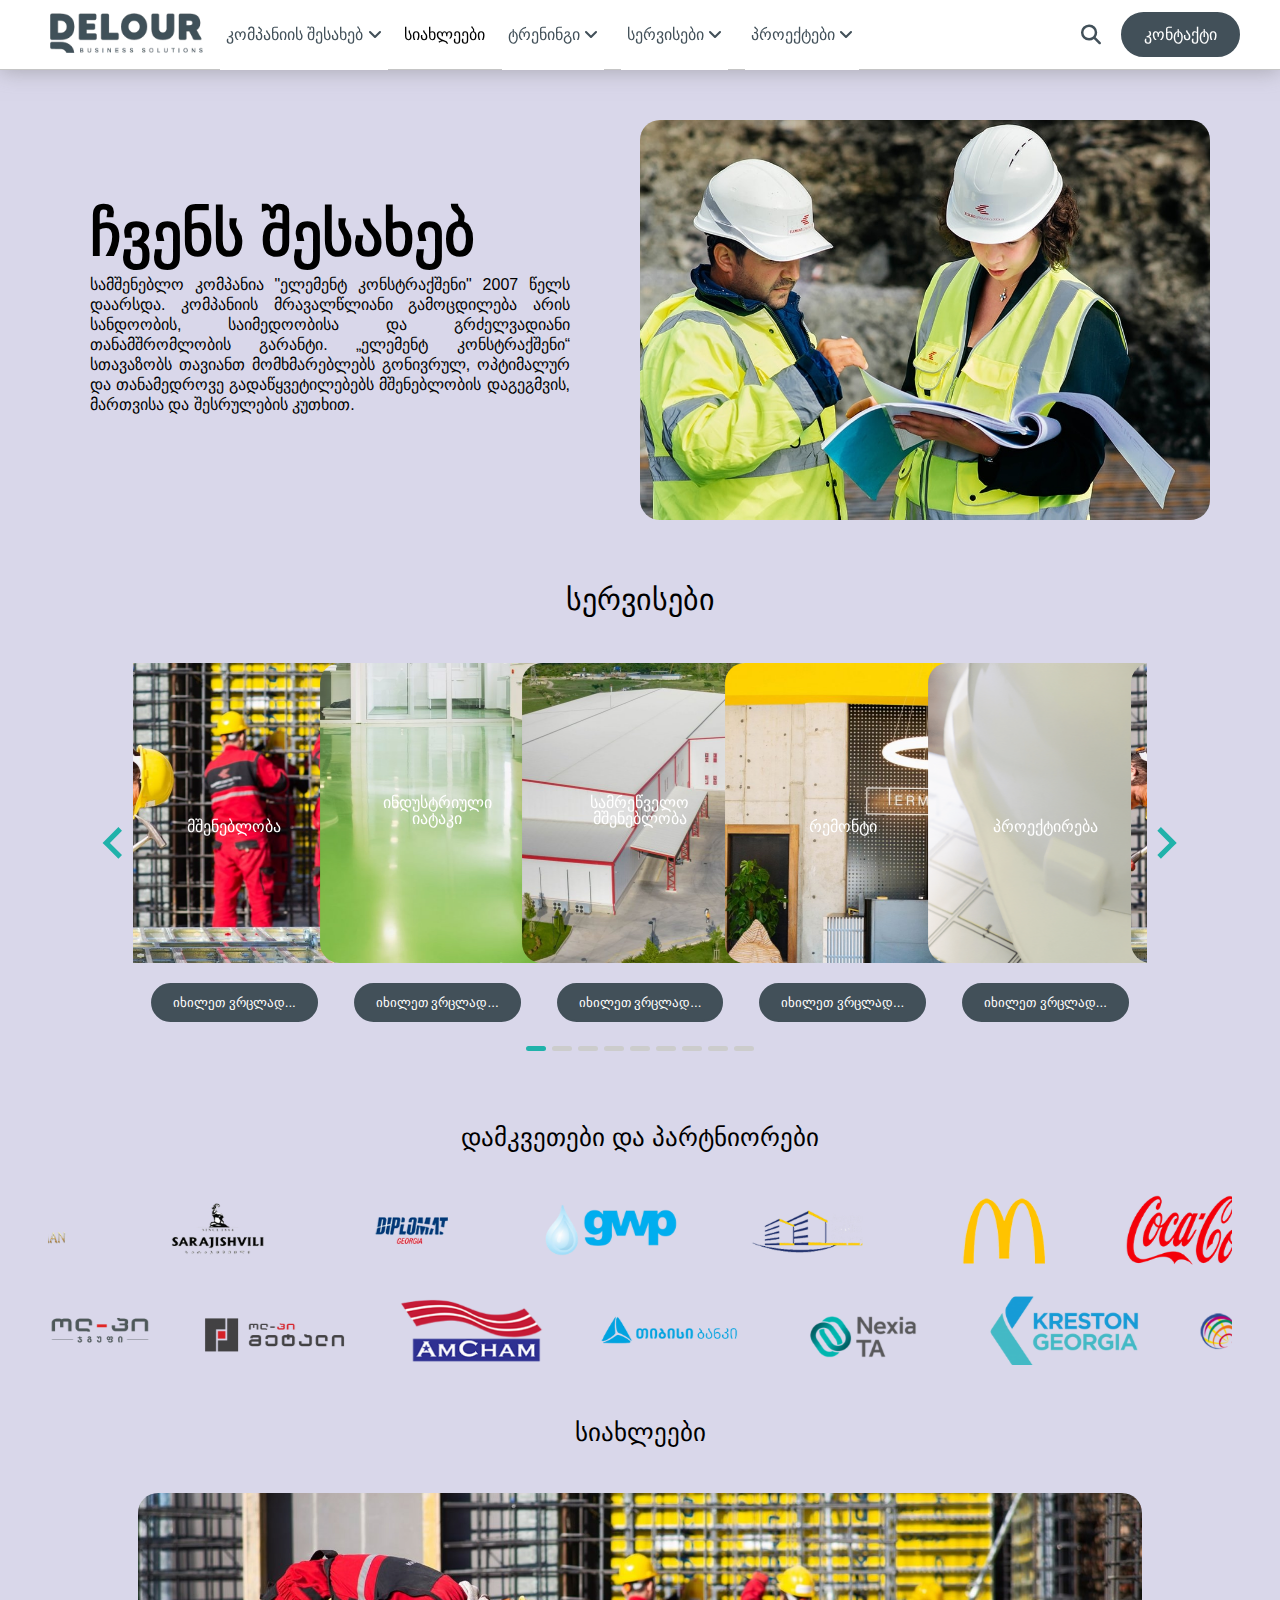
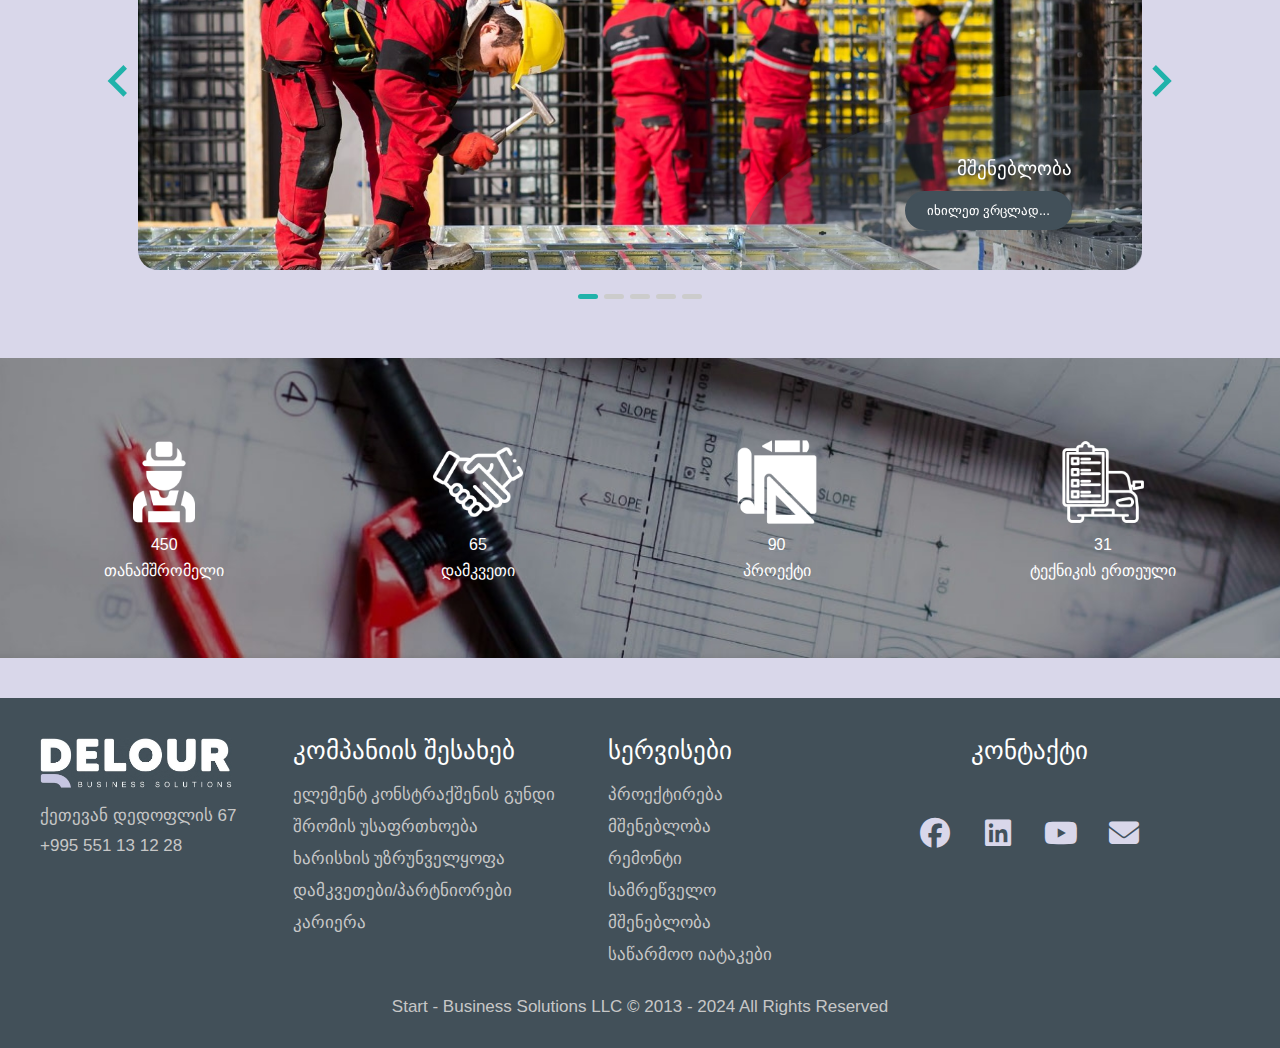
==== commit b013a8d0: "Update index.html" ====
--- a/index.html
+++ b/index.html
@@ -198,7 +198,7 @@
               <a>
                 <img
                   class="delour"
-                  src="images/youtube_800x800-removebg-preview.png"
+                  src="images/delourlogoo-removebg-preview.png"
                   alt="delour logo"
                 />
               </a>
--- a/styles/style.css
+++ b/styles/style.css
@@ -515,7 +515,7 @@
 #carousel1 .splide__slide img {
   position: relative;
   height: 300px;
-  width: 245px;
+  width: 235px;
   border-radius: 20px;
   object-fit: cover;
   object-position: center;
@@ -1195,6 +1195,7 @@
 
 .dropdown-content {
   position: absolute;
+  width: 180px;              
   min-width: 160px;
   box-shadow: 0px 8px 16px 0px rgba(0, 0, 0, 0.2);
   z-index: 1;
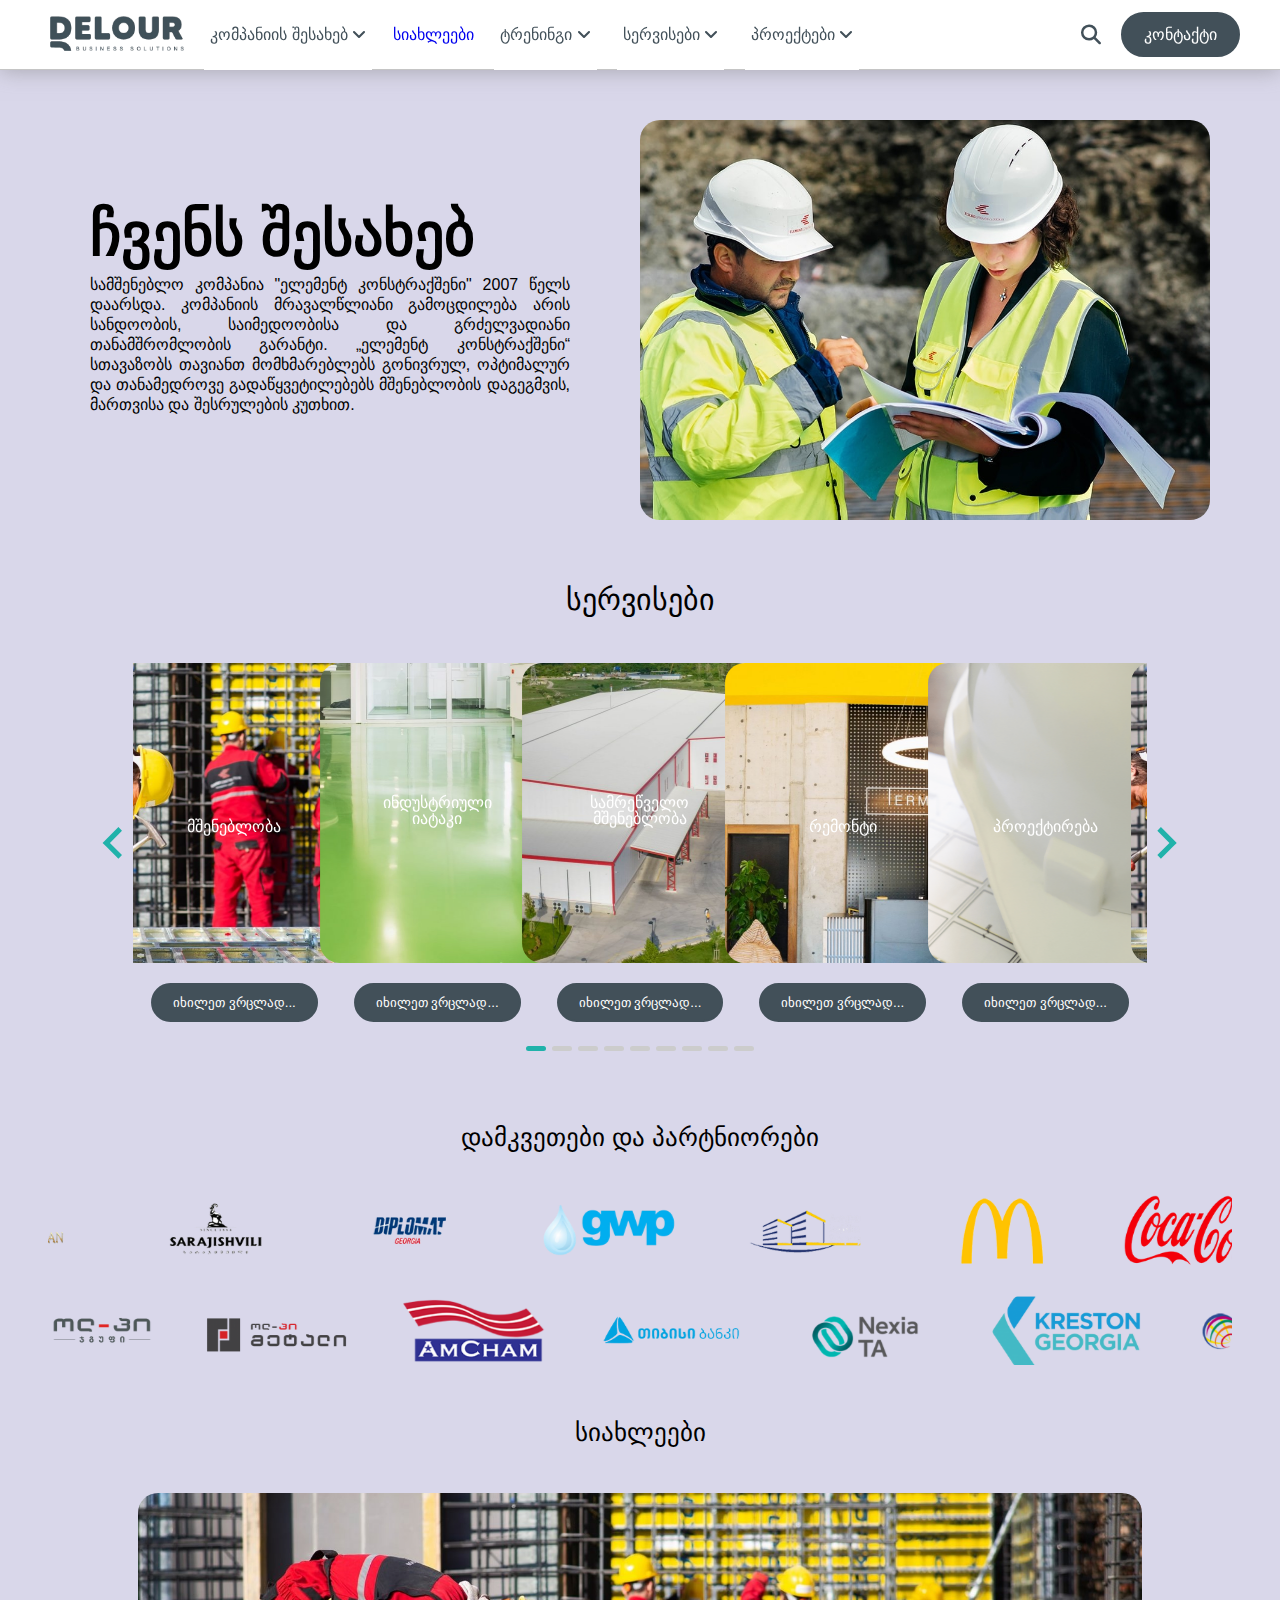
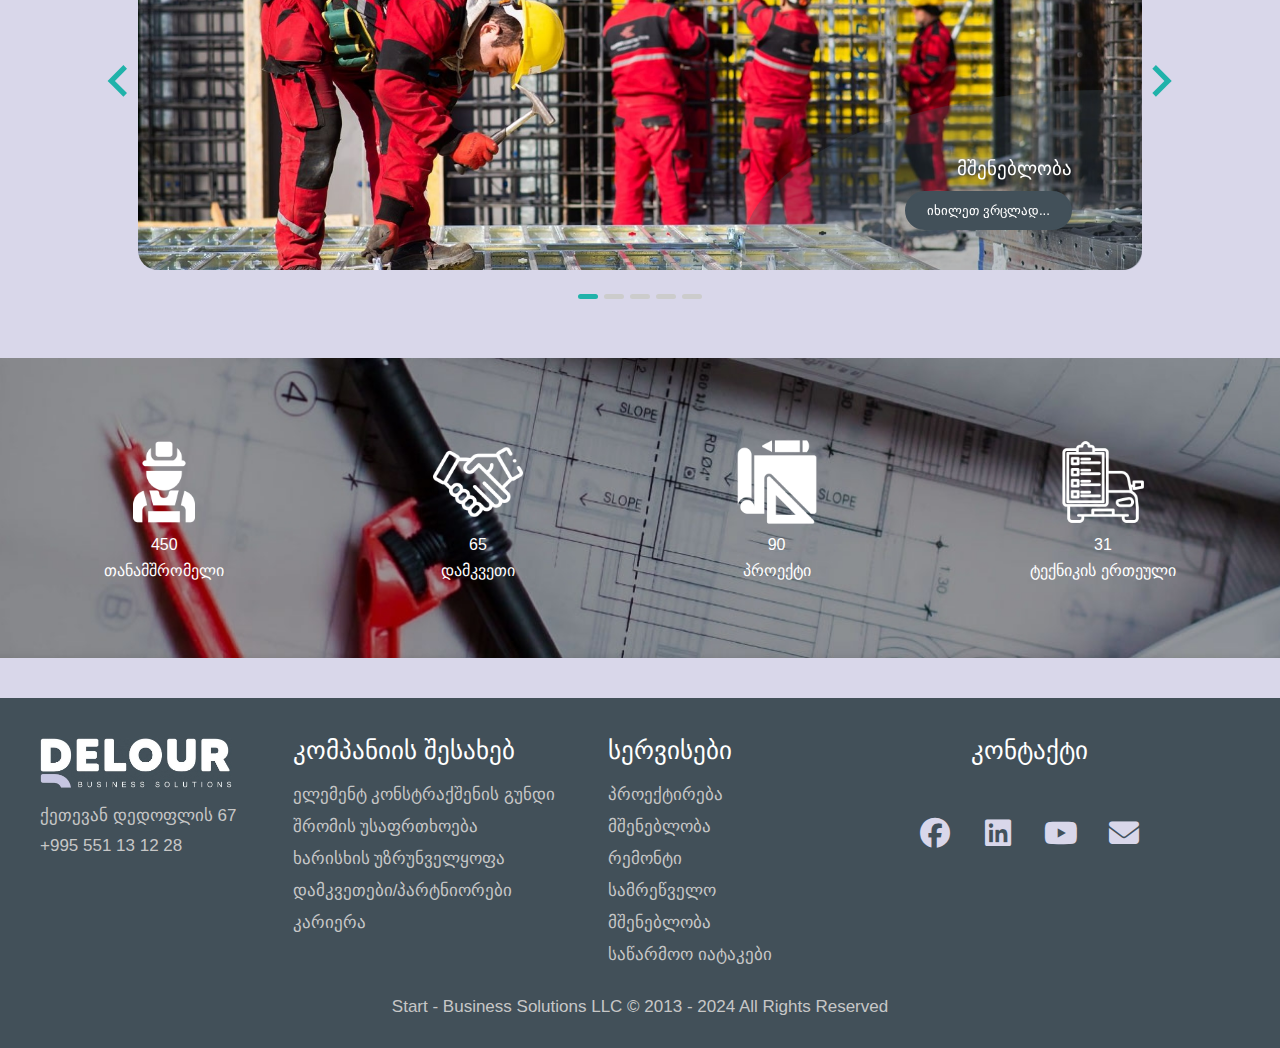
==== commit 19e67b45: "Update index.html" ====
--- a/index.html
+++ b/index.html
@@ -49,7 +49,7 @@
                     <button
                       class="data bar"
                       type="button"
-                      data-link="/html/crew.html"
+                      data-link="html/crew.html"
                     >
                       ელემენტ კონსტრაქშენის გუნდი
                     </button>
@@ -173,7 +173,7 @@
                     <button
                       class="data bar"
                       type="button"
-                      data-link="/html/finished.html"
+                      data-link="html/finished.html"
                     >
                       დასრულებული
                     </button>
@@ -182,7 +182,7 @@
                     <button
                       class="data bar"
                       type="button"
-                      data-link="/html/Currentprojects.html"
+                      data-link="html/Currentprojects.html"
                     >
                       დაუსრულებელი
                     </button>
@@ -227,7 +227,7 @@
               </ul>
             </li>
             <li>
-              <a>სიახლეები </a>
+              <a href="html/new.html">სიახლეები </a>
             </li>
             <li class="dropdown">
               <button class="dropbtn">ტრენინგი
@@ -293,7 +293,7 @@
         </div>
         <div class="right-navbar">
           <a id="searchIcon"><i class="fas fa-search search-icon1"></i></a>
-          <button class="contactButton">კონტაქტი</button>
+          <button class="contactButton data" data-link="html/contact.html">კონტაქტი</button>
         </div>
       </nav>
       <div class="search-results" id="searchResults">
--- a/styles/style.css
+++ b/styles/style.css
@@ -349,8 +349,7 @@
 }
 
 .delour {
-  height: 40px;
-  background-color: #ffffff;
+  height: 35px
 }
 
 .services-container {
--- a/styles/media.css
+++ b/styles/media.css
@@ -0,0 +1,129 @@
+@media (max-width: 1250px) {
+  .left-navbar {
+    width: 80%;
+  }
+}
+
+@media (max-width: 1200px) {
+  .about-container2 h1 {
+    font-size: 40px;
+  }
+
+  .forever-bike {
+    height: 300px;
+  }
+}
+@media (max-width: 1100px) {
+  .navbar {
+    height: 50px;
+  }
+  .right-navbar {
+    display: none;
+  }
+
+  .left-navbar {
+    display: none;
+  }
+
+  .burgerBar {
+    display: block;
+  }
+
+  .thousand {
+    display: block;
+  }
+
+  .about-container {
+    padding: 80px 60px 40px 40px;
+  }
+
+  .forever-bike {
+    height: 300px;
+  }
+}
+
+@media (max-width: 1000px) {
+  .about-container {
+    padding: 80px 40px 40px 40px;
+    gap: 20px;
+  }
+  .about-container2 {
+    padding: 0px 20px 0px 0px;
+    gap: 15px;
+  }
+}
+
+@media (max-width: 920px) {
+  .about-container2 h1 {
+    font-size: 30px;
+  }
+
+  .about-container2 p {
+    font-size: 15px;
+  }
+  /* .forever-bike {
+    height: 250px;
+  } */
+
+  .about-container {
+    padding: 70px 20px 30px 20px;
+  }
+
+  .about-container2 {
+    padding: 0px;
+    gap: 15px;
+  }
+}
+
+@media (max-width: 840px) {
+  .forever-bike {
+    height: 250px;
+  }
+}
+
+@media (max-width: 740px) {
+  .about-container {
+    flex-direction: column;
+    padding: 90px 70px 30px 70px;
+  }
+
+  .about-container2 {
+    width: 100%;
+    gap: 20px;
+  }
+
+  .forever-bike {
+    width: 100%;
+    height: 200px;
+  }
+}
+
+@media (max-width: 630px) {
+  .about-container {
+    padding: 90px 30px 30px 30px;
+  }
+}
+
+@media (max-width: 530px) {
+  .about-container {
+    padding: 70px 70px 20px 70px;
+  }
+}
+
+@media (max-width: 480px) {
+  .about-container {
+    padding: 90px 50px 20px 50px;
+  }
+}
+
+@media (max-width: 440px) {
+  .about-container {
+    padding: 90px 30px 20px 30px;
+  }
+}
+
+@media (max-width: 350px) {
+  .about-container {
+    padding: 80px 15px 20px 15px;
+  }
+}
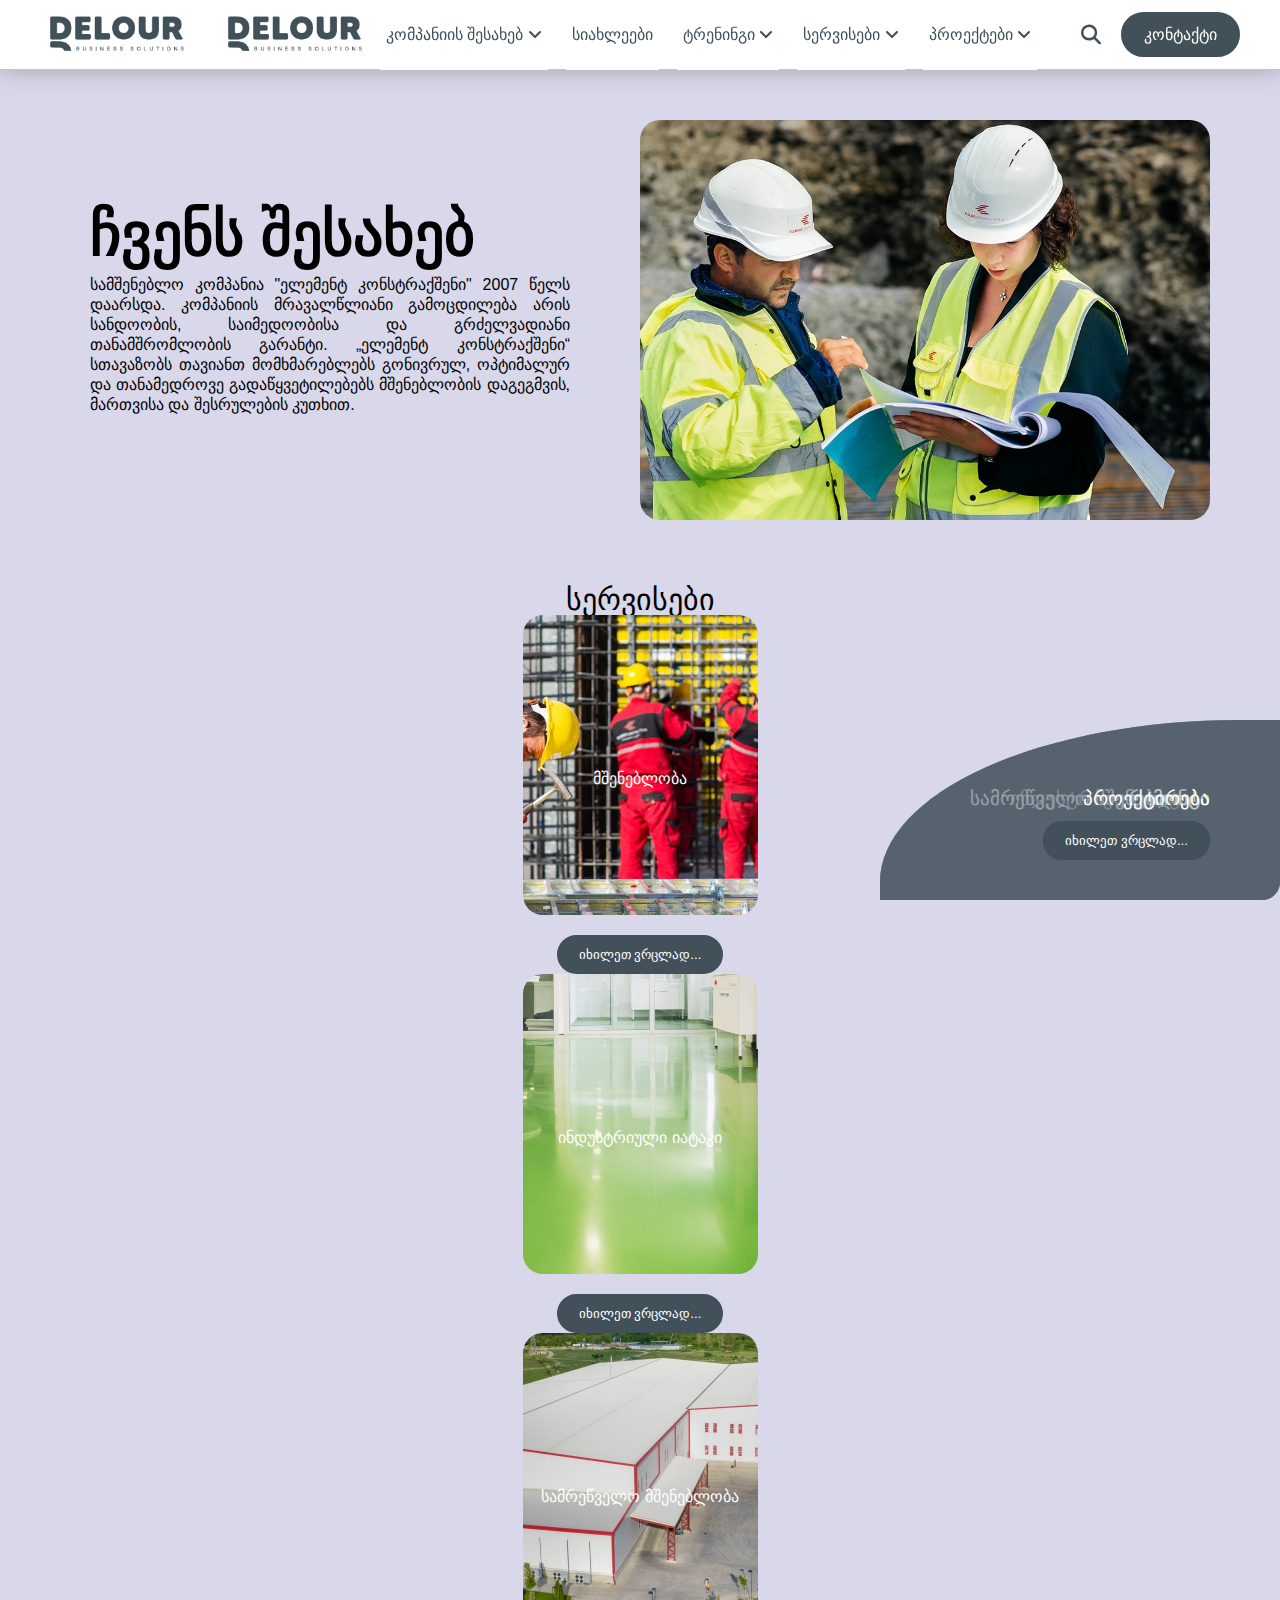
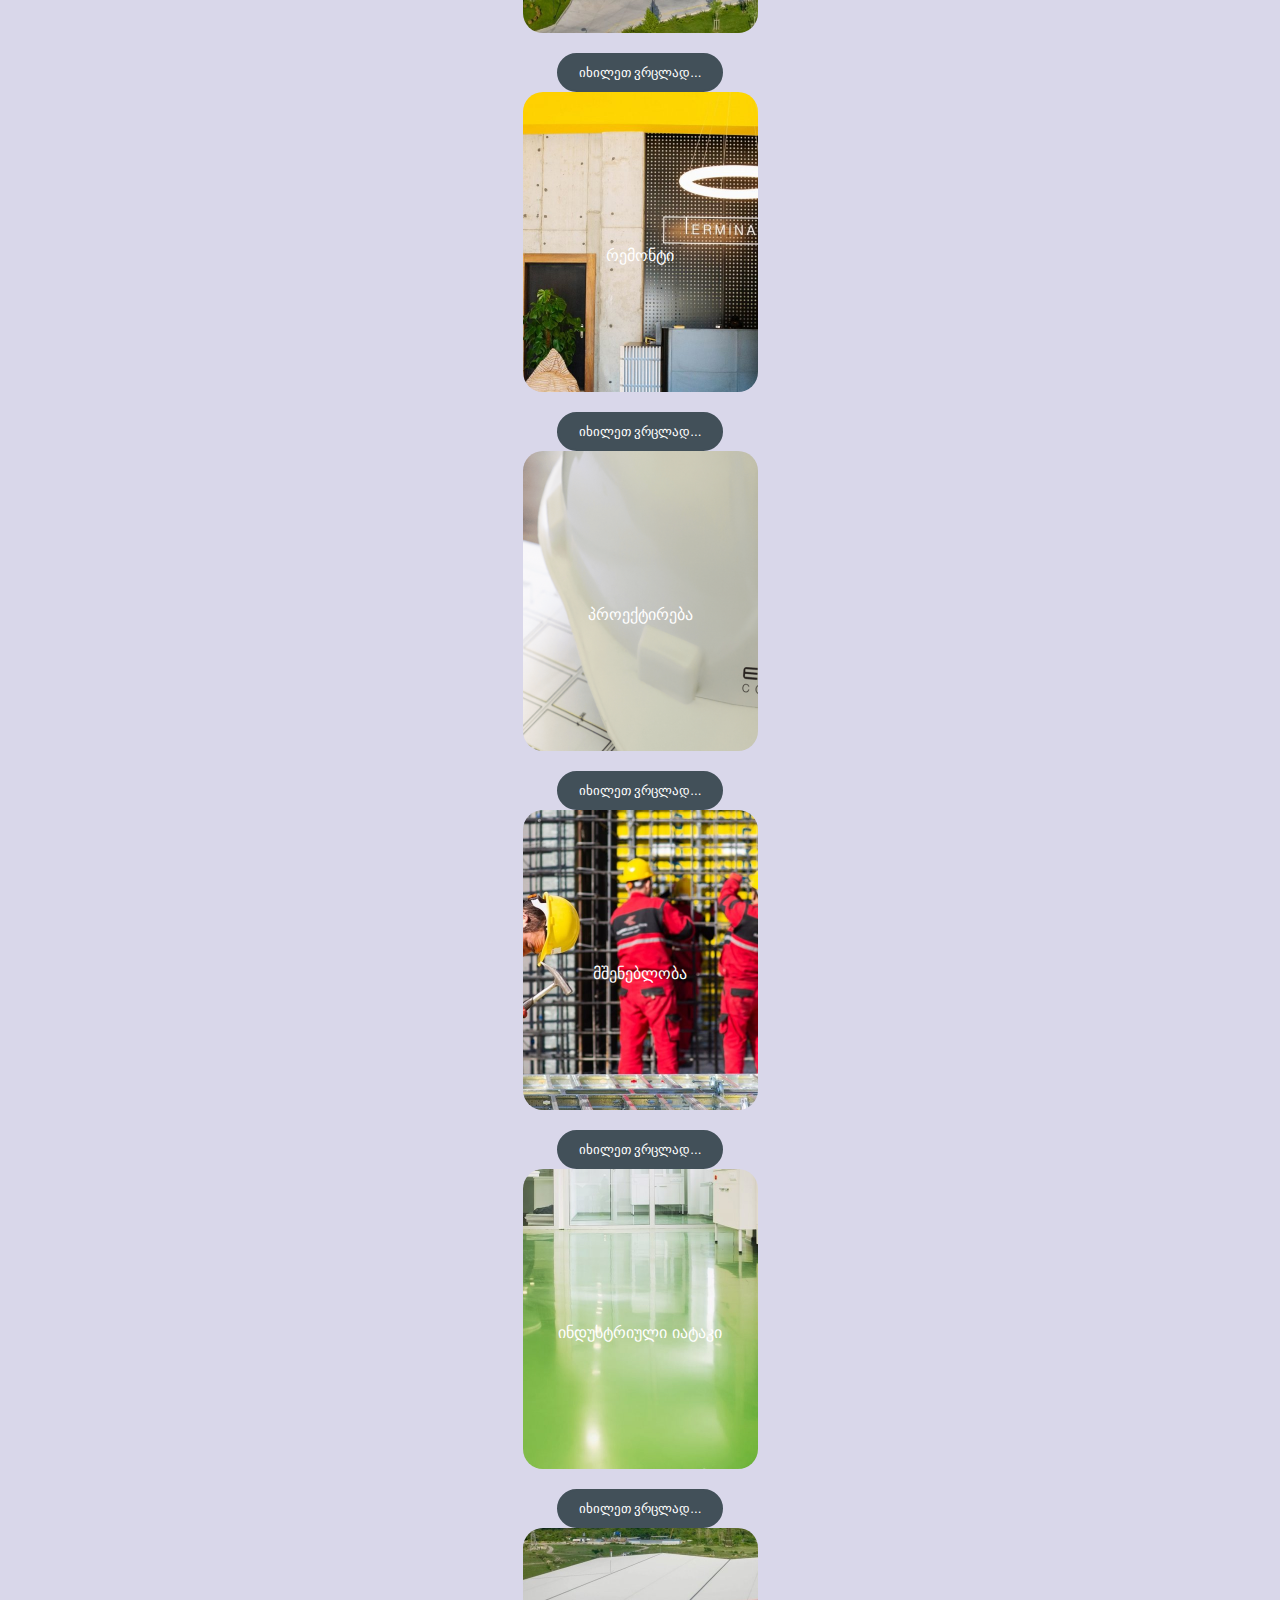
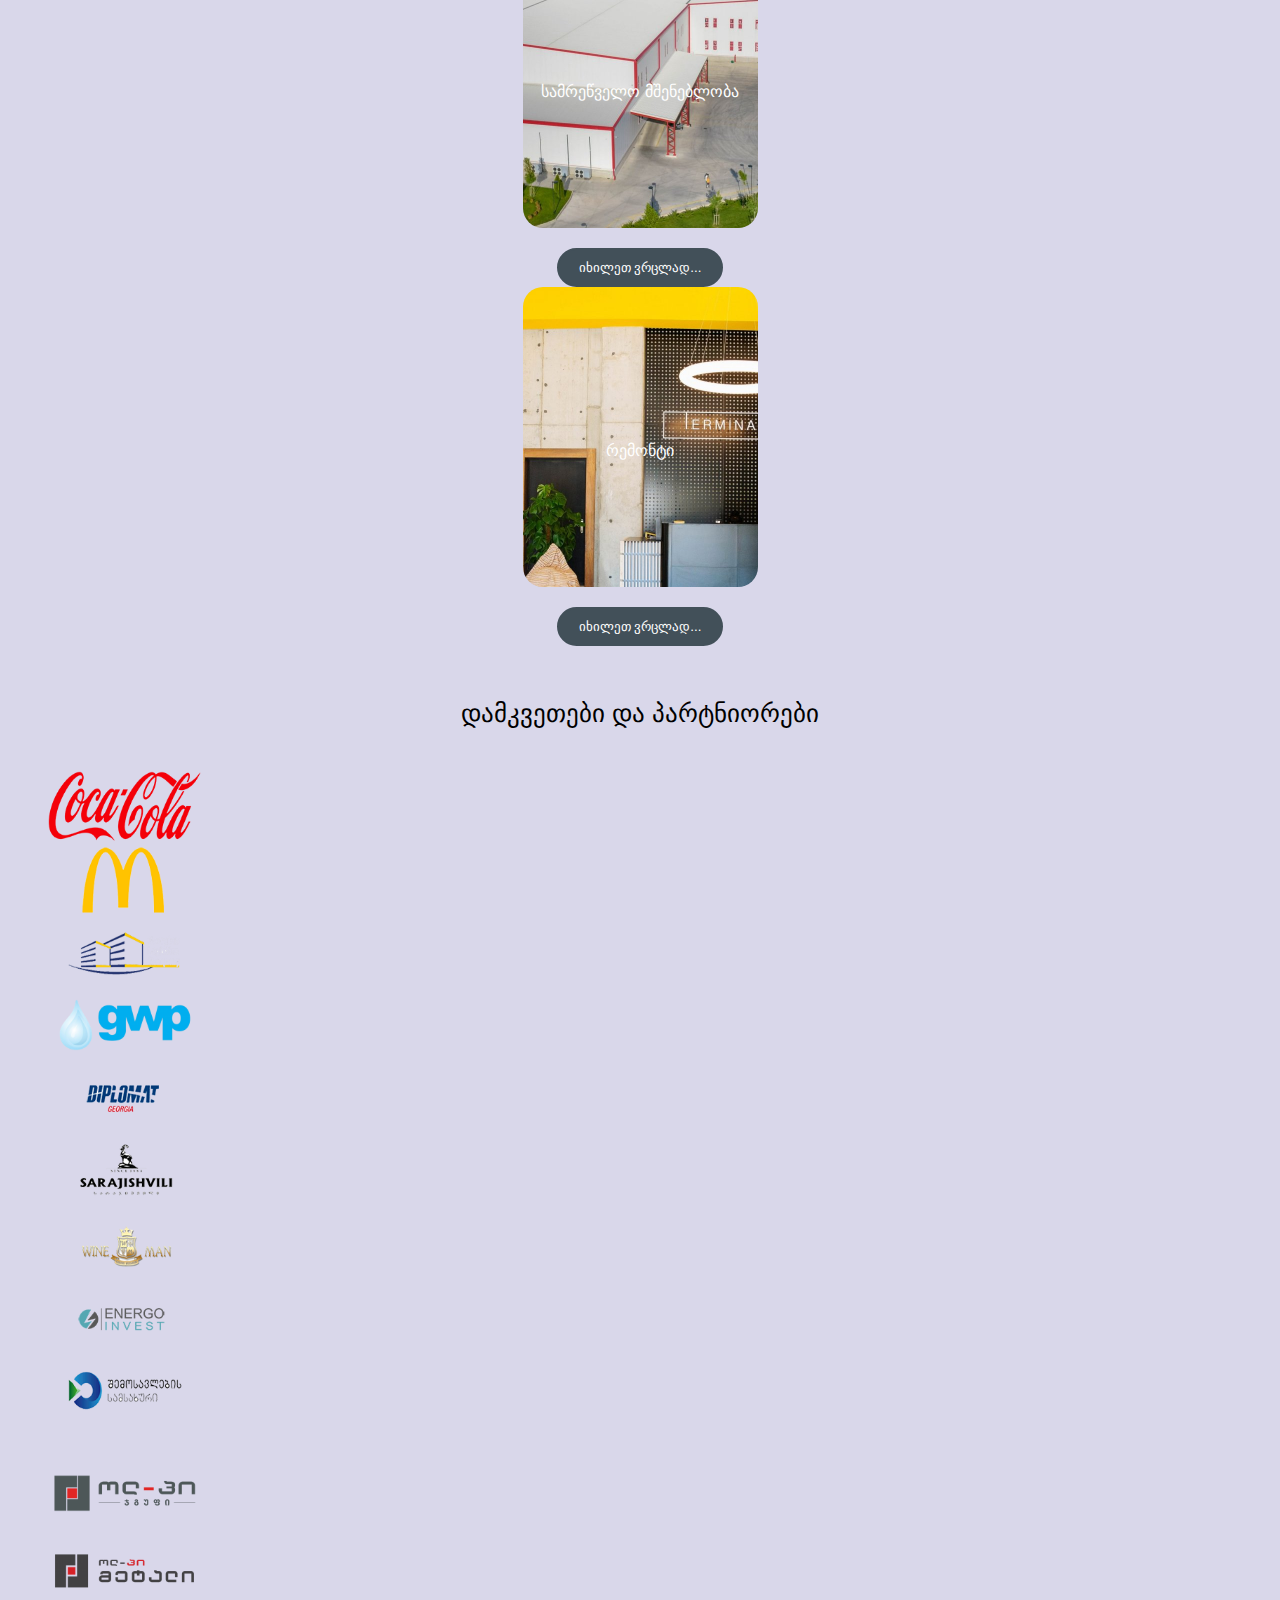
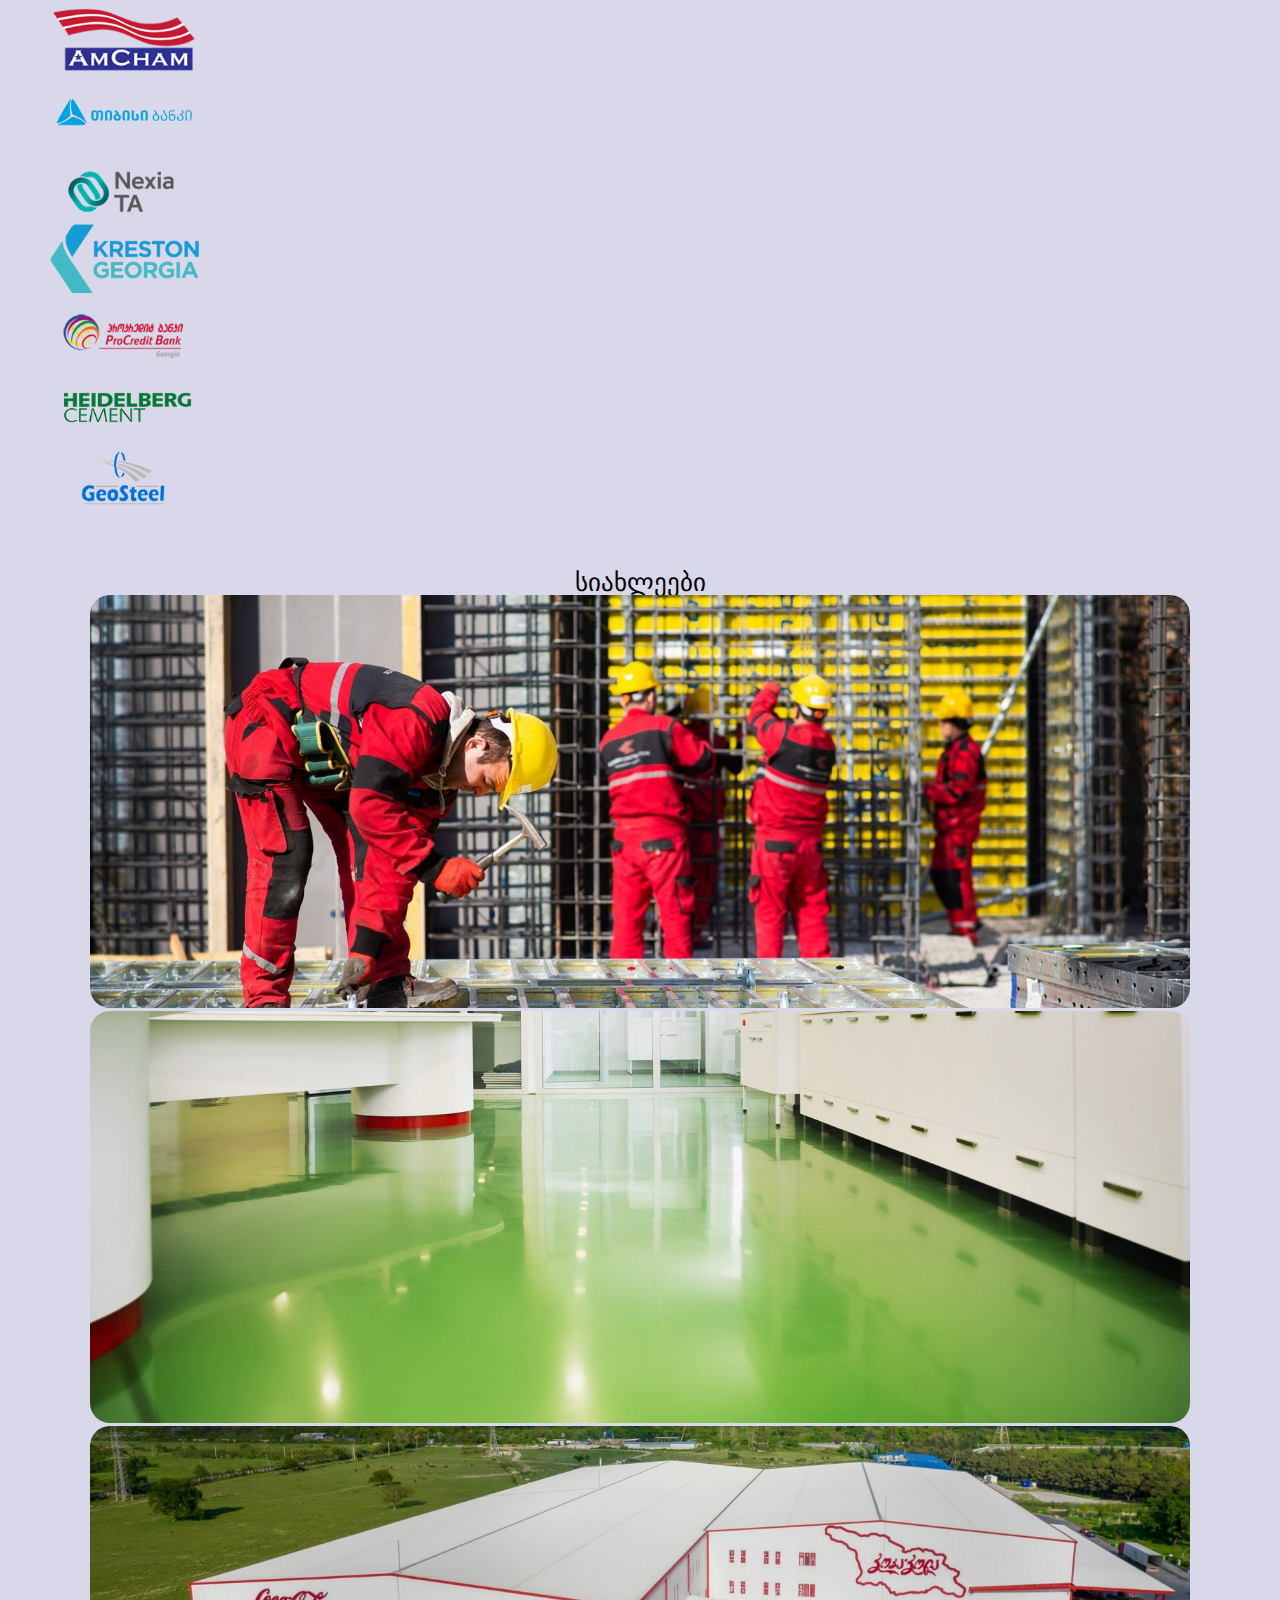
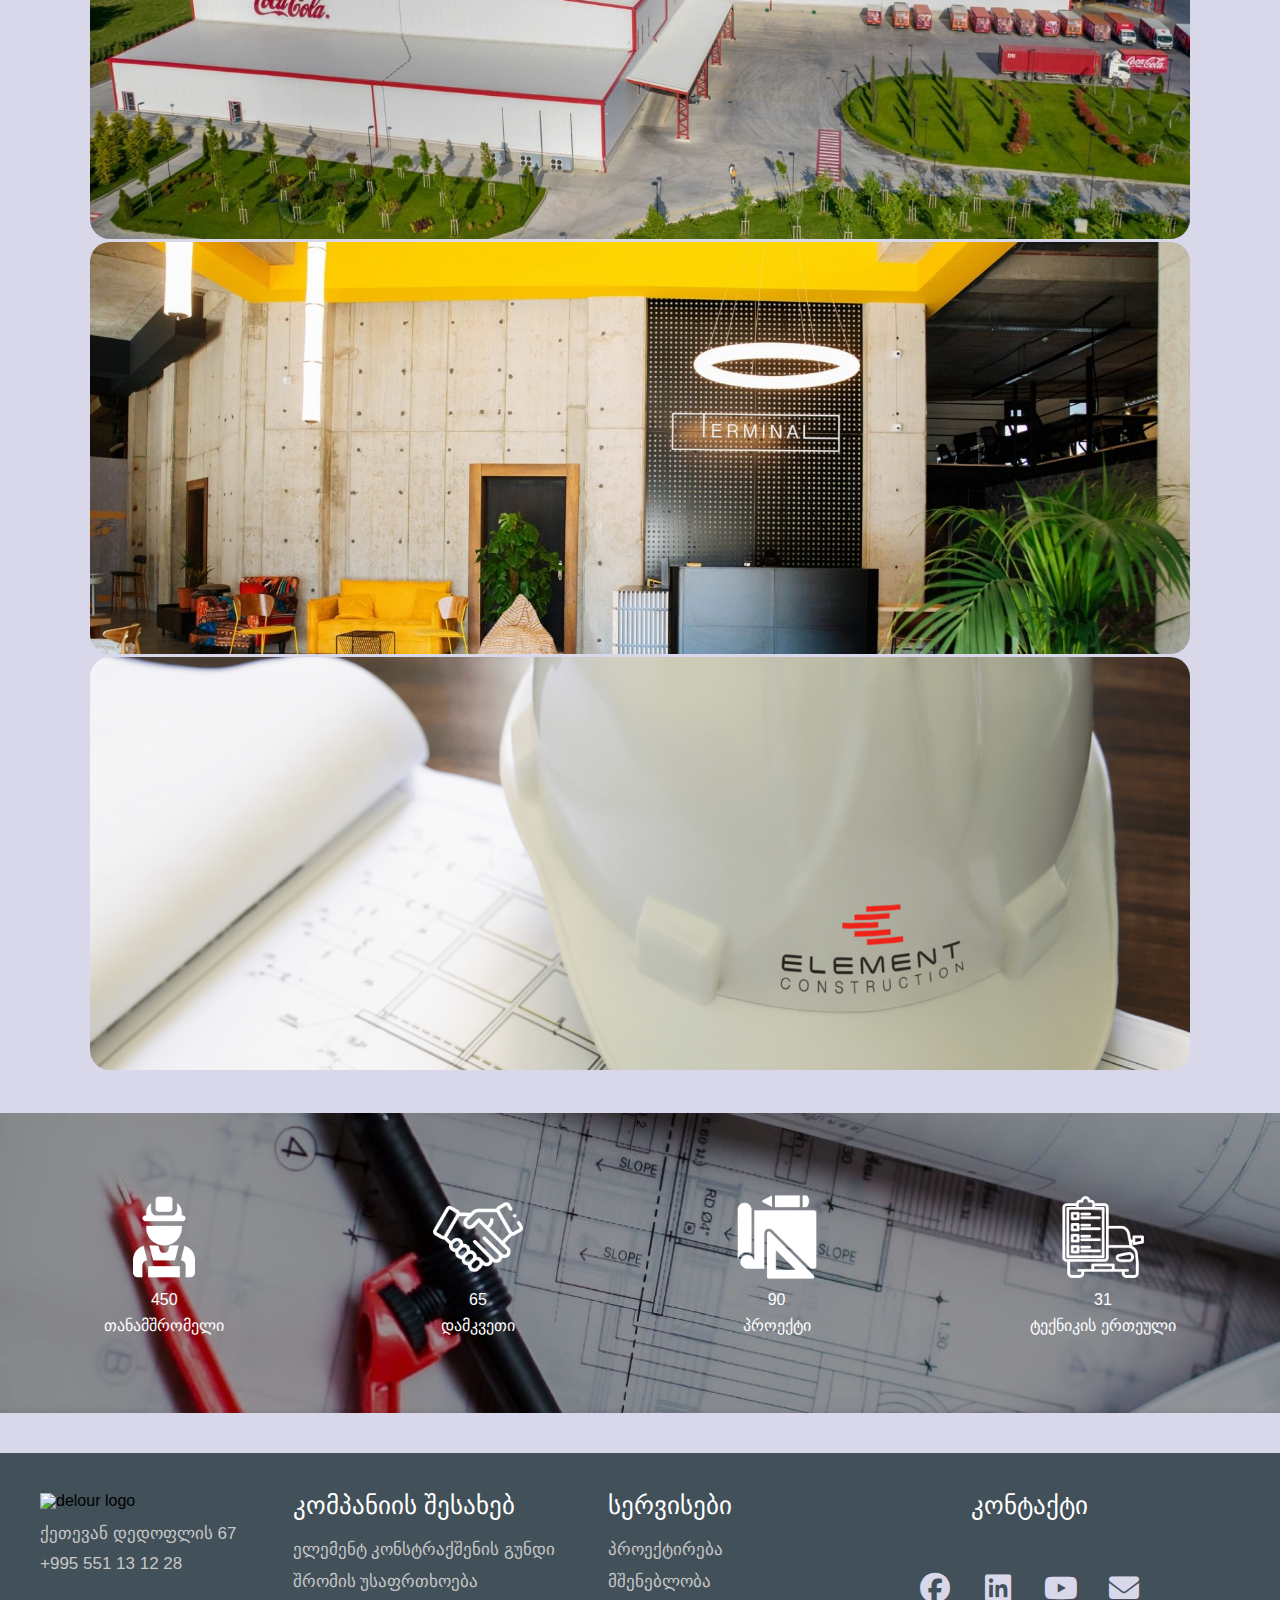
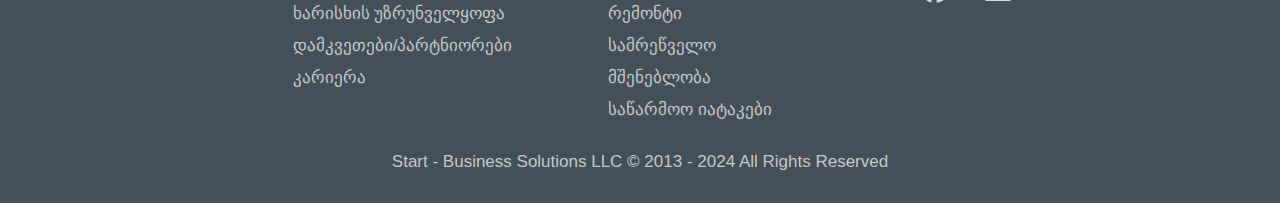
==== commit aed9268b: "Add files via upload" ====
--- a/index.html
+++ b/index.html
@@ -9,7 +9,10 @@
       href="https://cdnjs.cloudflare.com/ajax/libs/font-awesome/6.5.1/css/all.min.css"
     />
 
-    <link rel="stylesheet" href="styles/splide-sea-green.min.css" />
+    <link
+      rel="stylesheet"
+      href="./node_modules/@splidejs/splide/dist/css/themes/splide-sea-green.min.css"
+    />
     <link
       rel="stylesheet"
       href="//cdn.web-fonts.ge/fonts/bpg-arial-caps/css/bpg-arial-caps.min.css"
@@ -26,6 +29,13 @@
   <body>
     <header class="header" id="header">
       <nav class="navbar" id="navbar">
+        <div class="thousand">
+          <img
+            class="delour"
+            src="images/delourlogoo-removebg-preview.png"
+            alt="delour logo"
+          />
+        </div>
         <div class="burgerBar" id="burgerBar">
           <div class="line"></div>
           <div class="line"></div>
@@ -40,7 +50,7 @@
             <li>
               <button class="bar" type="button">
                 <i class="fa-solid fa-business-time"></i>
-                <p>კომპანიის შესახებ</p>
+                კომპანიის შესახებ
                 <i class="fa-solid fa-angle-up arrow-icon"></i>
               </button>
               <div class="sub-menu">
@@ -49,7 +59,7 @@
                     <button
                       class="data bar"
                       type="button"
-                      data-link="html/crew.html"
+                      data-link="/html/crew.html"
                     >
                       ელემენტ კონსტრაქშენის გუნდი
                     </button>
@@ -96,19 +106,19 @@
             <li>
               <button class="data bar" type="button" data-link="/html/new.html">
                 <i class="fa-solid fa-newspaper"></i>
-                <p>სიახლეები</p>
+                სიახლეები
               </button>
             </li>
             <li>
               <button class="data bar" type="button" data-link="/html/">
                 <i class="fa-solid fa-clipboard"></i>
-                <p>ტრენინგი</p>
+                ტრენინგი
               </button>
             </li>
             <li>
               <button class="bar" type="button">
                 <i class="fa-regular fa-folder-open"></i>
-                <p>სერვისები</p>
+                სერვისები
                 <i class="fa-solid fa-angle-up arrow-icon"></i>
               </button>
               <div class="sub-menu">
@@ -164,7 +174,7 @@
             <li>
               <button class="bar" type="button">
                 <i class="fa-solid fa-diagram-project"></i>
-                <p>პროექტები</p>
+                პროექტები
                 <i class="fa-solid fa-angle-up arrow-icon"></i>
               </button>
               <div class="sub-menu">
@@ -173,7 +183,7 @@
                     <button
                       class="data bar"
                       type="button"
-                      data-link="html/finished.html"
+                      data-link="/html/finished.html"
                     >
                       დასრულებული
                     </button>
@@ -182,7 +192,7 @@
                     <button
                       class="data bar"
                       type="button"
-                      data-link="html/Currentprojects.html"
+                      data-link="/html/Currentprojects.html"
                     >
                       დაუსრულებელი
                     </button>
@@ -195,7 +205,7 @@
         <div class="left-navbar">
           <ul class="left-navbar-list">
             <li>
-              <a>
+              <a class="deloura" href="index.html">
                 <img
                   class="delour"
                   src="images/delourlogoo-removebg-preview.png"
@@ -204,34 +214,38 @@
               </a>
             </li>
             <li class="dropdown">
-              <button class="dropbtn">კომპანიის შესახებ
-              <i class="fa-solid fa-angle-down dropdown-arrow"></i>
+              <button class="dropbtn">
+                კომპანიის შესახებ
+                <i class="fa-solid fa-angle-down dropdown-arrow"></i>
               </button>
               <ul class="dropdown-content">
                 <li></li>
                 <li>
-                  <a>გუნდი</a>
-                </li>
-                <li>
-                  <a>შრომის უსაფრთხოება</a>
-                </li>
-                <li>
-                  <a>ხარისხის უზრუნველყოფა</a>
-                </li>
-                <li>
-                  <a>დამკვეთები/პარტნიორები</a>
-                </li>
-                <li>
-                  <a>კარიერა</a>
+                  <a href="html/crew.html">გუნდი</a>
+                </li>
+                <li>
+                  <a href="html/workingsafety.html">შრომის უსაფრთხოება</a>
+                </li>
+                <li>
+                  <a href="html/qualitycontrol.html">ხარისხის უზრუნველყოფა</a>
+                </li>
+                <li>
+                  <a href="html/partners.html">დამკვეთები/პარტნიორები</a>
+                </li>
+                <li>
+                  <a href="html/Career.html">კარიერა</a>
                 </li>
               </ul>
             </li>
             <li>
-              <a href="html/new.html">სიახლეები </a>
+              <button class="dropbtn data" data-link="html/new.html">
+                სიახლეები
+              </button>
             </li>
             <li class="dropdown">
-              <button class="dropbtn">ტრენინგი
-              <i class="fa-solid fa-angle-down dropdown-arrow"></i>
+              <button class="dropbtn">
+                ტრენინგი
+                <i class="fa-solid fa-angle-down dropdown-arrow"></i>
               </button>
               <ul class="dropdown-content">
                 <li></li>
@@ -253,39 +267,43 @@
               </ul>
             </li>
             <li class="dropdown">
-              <button class="dropbtn">სერვისები
-              <i class="fa-solid fa-angle-down dropdown-arrow"></i>
+              <button class="dropbtn">
+                სერვისები
+                <i class="fa-solid fa-angle-down dropdown-arrow"></i>
               </button>
               <ul class="dropdown-content">
                 <li></li>
                 <li>
-                  <a>რემონტი</a>
-                </li>
-                <li>
-                  <a>მეშენებლობა</a>
-                </li>
-                <li>
-                  <a>ინდუსტრიული იატაკი</a>
-                </li>
-                <li>
-                  <a>სამრეწველო მშენებლობა</a>
-                </li>
-                <li>
-                  <a>კპროექტირება</a>
+                  <a href="html/repair.html">რემონტი</a>
+                </li>
+                <li>
+                  <a href="html/building.html">მეშენებლობა</a>
+                </li>
+                <li>
+                  <a href="html/productionfloors.html">ინდუსტრიული იატაკი</a>
+                </li>
+                <li>
+                  <a href="html/Industrialconstruction.html"
+                    >სამრეწველო მშენებლობა</a
+                  >
+                </li>
+                <li>
+                  <a href="html/project.html">პროექტირება</a>
                 </li>
               </ul>
             </li>
             <li class="dropdown">
-              <button class="dropbtn">პროექტები
-              <i class="fa-solid fa-angle-down dropdown-arrow"></i>
+              <button class="dropbtn">
+                პროექტები
+                <i class="fa-solid fa-angle-down dropdown-arrow"></i>
               </button>
               <ul class="dropdown-content">
                 <li></li>
                 <li>
-                  <a>დასრულებული</a>
-                </li>
-                <li>
-                  <a>დაუსრულებელი</a>
+                  <a href="html/finished.html">დასრულებული</a>
+                </li>
+                <li>
+                  <a href="html/Currentprojects.html">მიმდინარე</a>
                 </li>
               </ul>
             </li>
@@ -293,7 +311,9 @@
         </div>
         <div class="right-navbar">
           <a id="searchIcon"><i class="fas fa-search search-icon1"></i></a>
-          <button class="contactButton data" data-link="html/contact.html">კონტაქტი</button>
+          <button class="contactButton data" data-link="html/contact.html">
+            კონტაქტი
+          </button>
         </div>
       </nav>
       <div class="search-results" id="searchResults">
@@ -329,7 +349,7 @@
         <div class="title-container">
           <h3>სერვისები</h3>
         </div>
-        <div id="carousel1" class="splide">
+        <div id="carousel1" class="splide slide1">
           <div class="splide__track">
             <ul class="splide__list">
               <li class="splide__slide">
@@ -593,7 +613,7 @@
     <footer>
       <div class="footer-container">
         <div class="one-container">
-          <img src="images/delour logoo.jpg" />
+          <img src="images/delourlogoo.jpg" alt="delour logo" />
           <ul>
             <li>
               <p>ქეთევან დედოფლის 67</p>
@@ -667,8 +687,8 @@
         <p>Start - Business Solutions LLC © 2013 - 2024 All Rights Reserved</p>
       </div>
     </footer>
-    <script src="js/splide.min.js"></script>
-    <script src="js/splide-extension-auto-scroll.min.js"></script>
+    <script src="./node_modules/@splidejs/splide/dist/js/splide.min.js"></script>
+    <script src="./node_modules/@splidejs/splide-extension-auto-scroll/dist/js/splide-extension-auto-scroll.min.js"></script>
     <script type="module" src="js/script.js"></script>
   </body>
 </html>
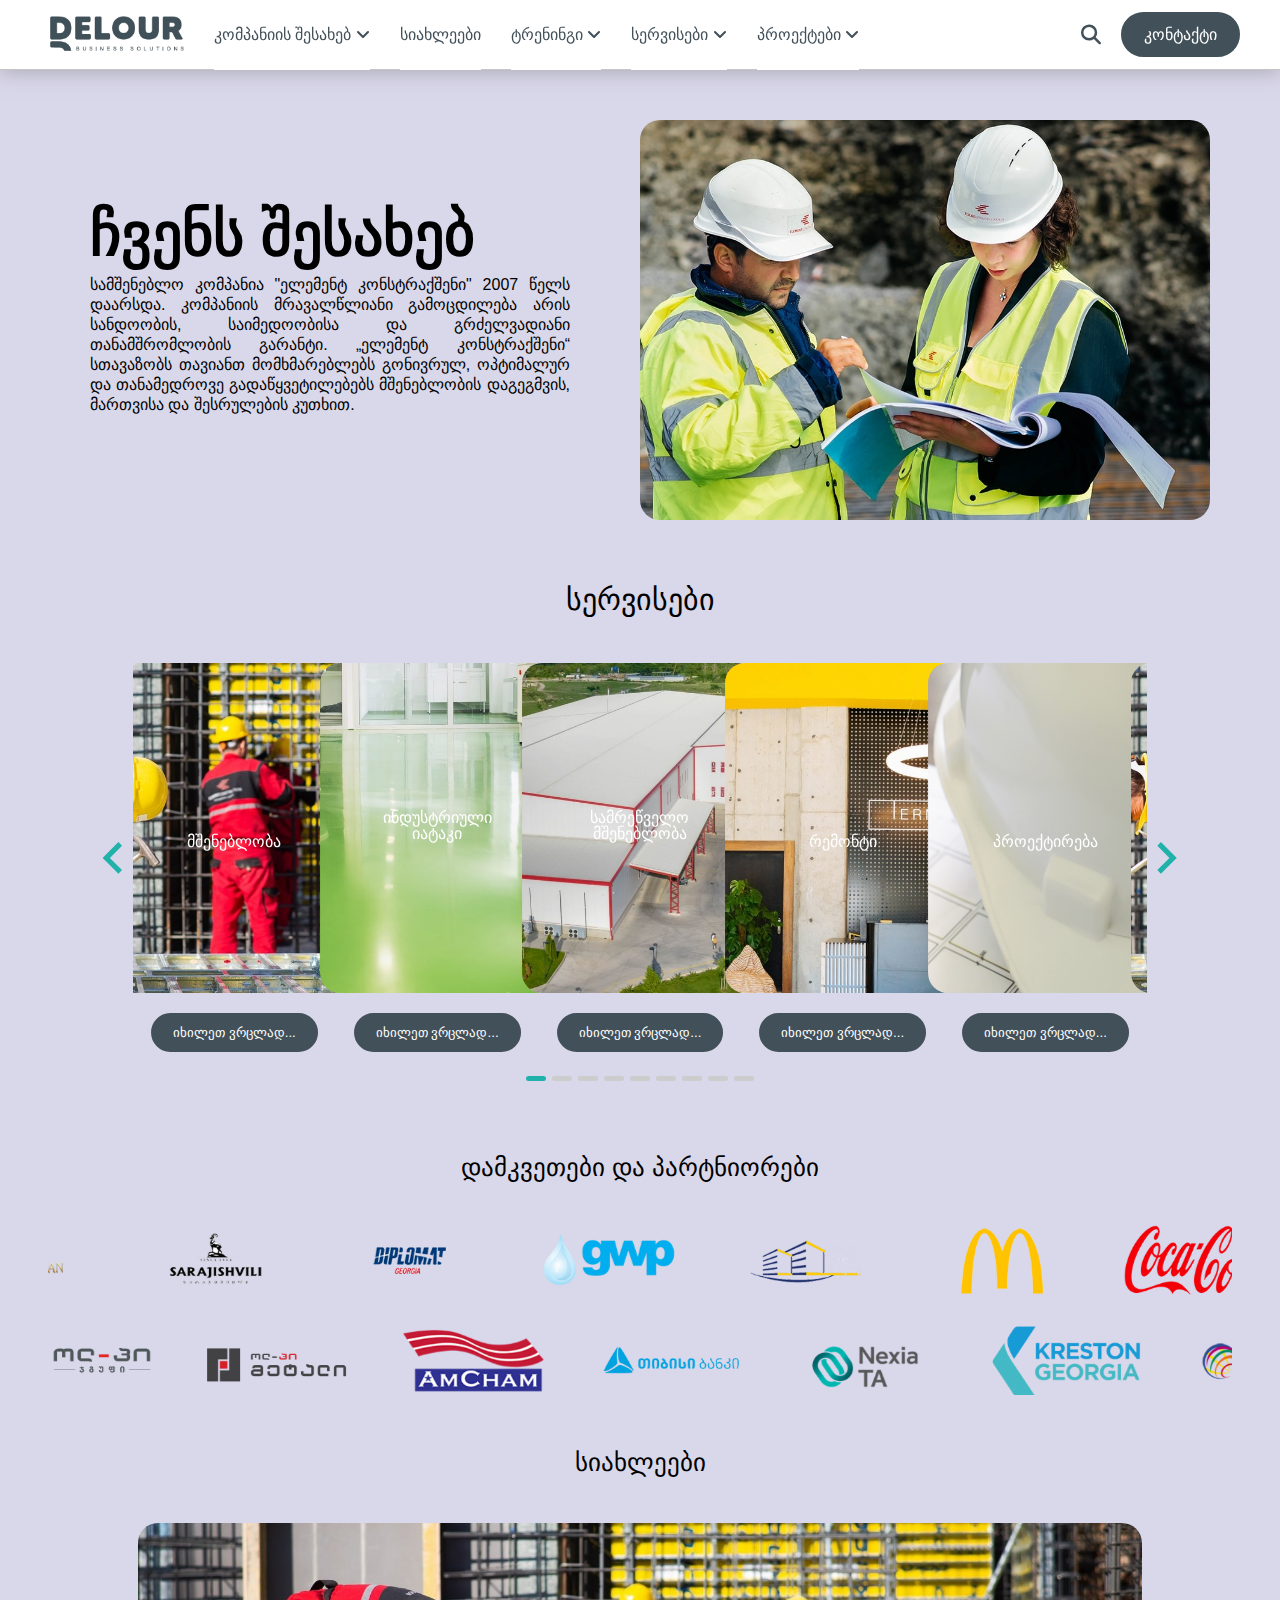
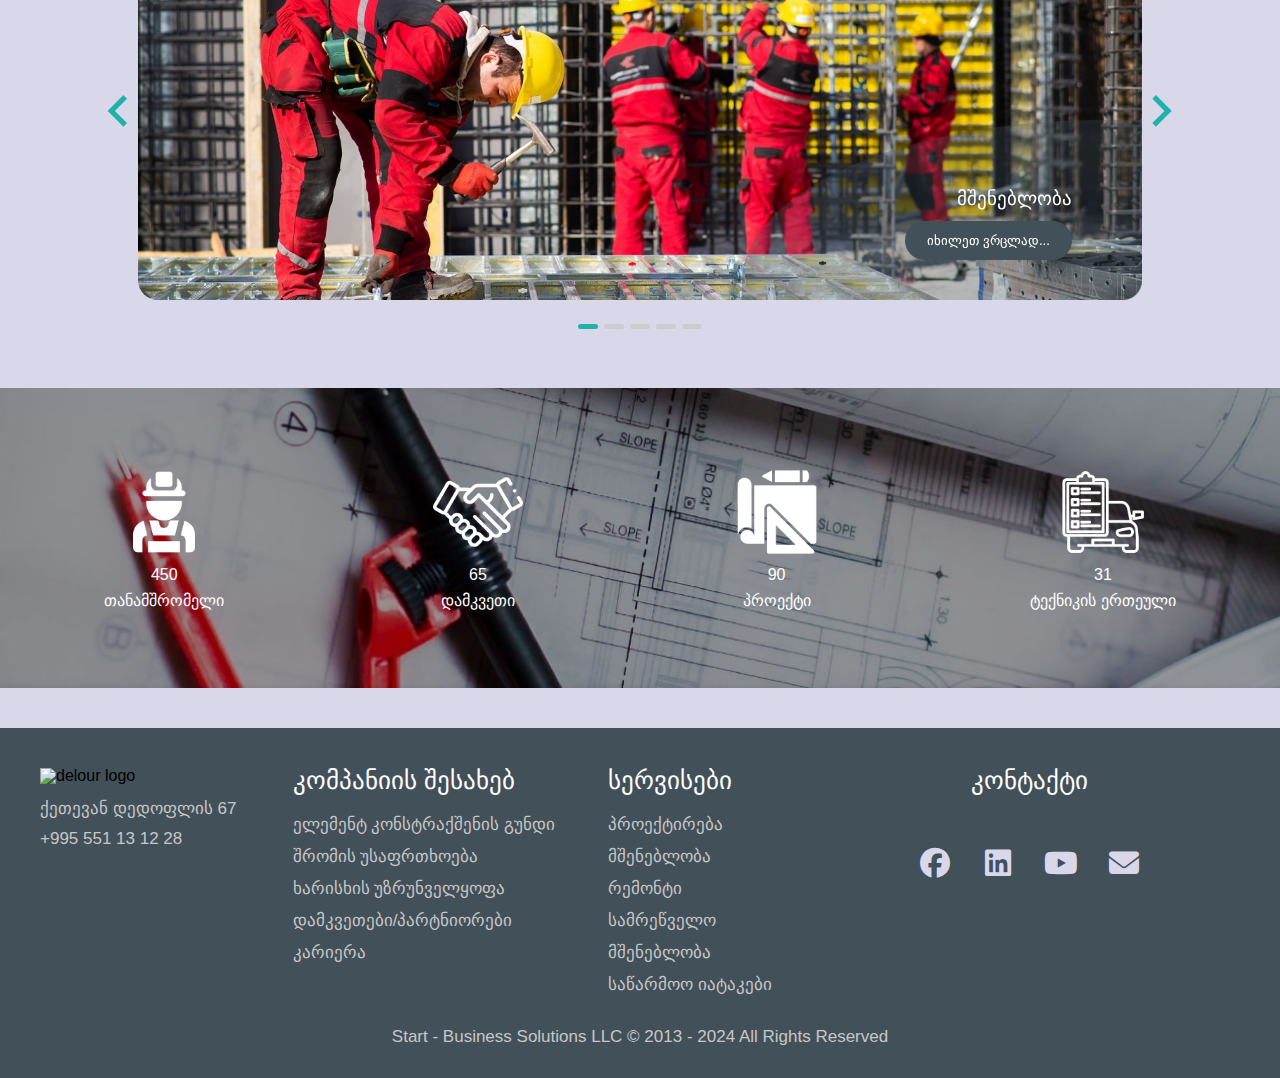
==== commit 27a2bb02: "Update index.html" ====
--- a/index.html
+++ b/index.html
@@ -9,10 +9,7 @@
       href="https://cdnjs.cloudflare.com/ajax/libs/font-awesome/6.5.1/css/all.min.css"
     />
 
-    <link
-      rel="stylesheet"
-      href="./node_modules/@splidejs/splide/dist/css/themes/splide-sea-green.min.css"
-    />
+    <link rel="stylesheet" href="styles/splide-sea-green.min.css" />
     <link
       rel="stylesheet"
       href="//cdn.web-fonts.ge/fonts/bpg-arial-caps/css/bpg-arial-caps.min.css"
@@ -687,8 +684,8 @@
         <p>Start - Business Solutions LLC © 2013 - 2024 All Rights Reserved</p>
       </div>
     </footer>
-    <script src="./node_modules/@splidejs/splide/dist/js/splide.min.js"></script>
-    <script src="./node_modules/@splidejs/splide-extension-auto-scroll/dist/js/splide-extension-auto-scroll.min.js"></script>
+    <script src="js/splide.min.js"></script>
+    <script src="js/splide-extension-auto-scroll.min.js"></script>
     <script type="module" src="js/script.js"></script>
   </body>
 </html>
--- a/styles/style.css
+++ b/styles/style.css
@@ -117,6 +117,14 @@
   align-items: center;
   justify-content: space-between;
   margin-left: 20px;
+  transition: 0.2s ease-in-out;
+  cursor: pointer;
+}
+
+.contactButton:hover {
+  font-weight: bolder;
+  background-color: white;
+  color: #425059;
 }
 
 .navbar.hidden {
@@ -132,11 +140,11 @@
   position: fixed;
   top: 15px;
   bottom: 15px;
-  left: 29px;
+  right: 29px;
   display: flex;
   flex-direction: column;
   gap: 8px;
-  width: 20%;
+  width: 30%;
   border-radius: 16px;
   padding: 0 16px;
   border: 1px solid rgb(255 255 255 / 8%);
@@ -279,6 +287,12 @@
 .search-icon1 {
   color: #425059;
   font-size: 20px;
+  cursor: pointer;
+  transition: 0.2s ease-in-out;
+}
+
+.search-icon1:hover {
+  scale: 1.3;
 }
 
 .search-container input {
@@ -300,6 +314,7 @@
 
 .burgerBar {
   display: none;
+  height: 27px;
 }
 
 .line {
@@ -349,7 +364,11 @@
 }
 
 .delour {
-  height: 35px
+  height: 35px;
+}
+
+.thousand {
+  display: none;
 }
 
 .services-container {
@@ -431,7 +450,7 @@
   grid-template-columns: repeat(3, 1fr);
   padding: 20px 100px;
   column-gap: 10px;
-  row-gap: 50px;
+  row-gap: 70px;
 }
 
 .grid-container2 {
@@ -442,13 +461,32 @@
   row-gap: 20px;
 }
 
+.one-grid2 {
+  width: 350px;
+  display: flex;
+  flex-direction: column;
+  align-items: center;
+  justify-content: center;
+  gap: 20px;
+}
+
+.one-grid22 {
+  display: flex;
+  width: 100%;
+  align-items: flex-start;
+  justify-content: center;
+}
+
 .one-grid2 h2 {
-  font-size: 25px;
+  font-size: 18px;
+  height: 50px;
 }
 
 .one-grid2 img {
   width: 100%;
+  height: 200px;
   border-radius: 10px;
+  object-fit: cover;
 }
 .one-grid h2 {
   font-size: 25px;
@@ -496,7 +534,6 @@
 }
 
 .partnersandcustomers {
-  /* background: rgb(255, 255, 255); */
   border-radius: 10px;
   margin-bottom: 40px;
   margin-top: 20px;
@@ -511,9 +548,13 @@
   gap: 20px;
 }
 
+#carousel1 .splide__slide svg {
+  height: 5px;
+}
+
 #carousel1 .splide__slide img {
   position: relative;
-  height: 300px;
+  height: 330px;
   width: 235px;
   border-radius: 20px;
   object-fit: cover;
@@ -599,6 +640,10 @@
   padding: 120px 70px 50px 70px;
 }
 
+.crew {
+  padding: 60px 100px 40px 100px;
+}
+
 .about-container2 {
   width: 50%;
   display: flex;
@@ -615,10 +660,18 @@
   border-radius: 20px;
 }
 
-.about-container h1,
-.about-container-crew h1 {
+.about-container h1 {
   font-size: 60px;
   font-weight: bold;
+}
+
+.title-container1 h1 {
+  font-size: 50px;
+}
+
+.about-container h2 {
+  font-size: 40px;
+  line-height: normal;
 }
 
 .about-container1 p {
@@ -800,6 +853,7 @@
 
 .content p {
   text-align: center;
+  font-size: 16px;
 }
 
 .projects-title-container {
@@ -933,11 +987,12 @@
   background-image: url("../images/nostes\ complex.jpg");
 }
 .one-grid {
-  height: 300px;
+  height: 230px;
   background-size: cover;
   background-position: center;
   cursor: pointer;
   border-radius: 10px;
+  width: 350px;
 }
 
 .content-container {
@@ -1008,20 +1063,19 @@
   font-size: 23px;
 } */
 
-.finished-title {
-  display: flex;
-  justify-content: center;
-}
-
-.finished-title h2 {
-  font-size: 25px;
+.finished-container h2 {
+  font-size: 20px;
+  height: 30px;
+  text-align: center;
 }
 
 .finished-container {
   display: flex;
   flex-direction: column;
   justify-content: center;
+  align-items: center;
   gap: 20px;
+  width: 300px;
 }
 
 .service-container {
@@ -1113,62 +1167,57 @@
 }
 
 .contact-page {
-  margin-top: 80px;
+  margin-top: 70px;
   display: flex;
   flex-direction: row;
-  width: 100%;
-  border-bottom: 5px solid black;
-}
-
-.contact-img {
-  width: 45%;
-}
-
-.contact-img img {
-  width: 100%;
-}
-
-.contact-p-paragraph {
-  width: 55%;
-  height: 400px;
-  background-color: lightblue;
-  clip-path: polygon(0 0, 100% 0, 100% 100%, 150px 100%);
-  position: relative;
-}
-
-.contact-p {
-  position: absolute;
-  top: 0;
-  left: 0;
-  width: 100%;
-  height: 100%;
-  box-sizing: border-box;
-  padding: 20px;
-}
-
-.contact-p h1 {
-  font-size: 40px;
+  align-items: center;
+  justify-content: center;
+  background-image: url("../images/construction1.jpg");
+  height: 420px;
+  display: flex;
+  justify-content: center;
+  align-items: center;
+}
+
+.contact-paragraph {
+  width: 80%;
+  display: flex;
+  flex-direction: column;
+  align-items: center;
+  justify-content: center;
+  gap: 20px;
+  color: white;
+}
+
+.contact-paragraph h1 {
+  font-size: 60px;
+}
+
+.contact-paragraph p {
+  font-size: 30px;
+  text-align: center;
+  line-height: 40px;
 }
 
 .contact-grid {
-  padding: 100px 140px 100px 140px;
+  padding: 70px 200px 70px 200px;
   display: grid;
   grid-template-columns: repeat(3, 1fr);
+  row-gap: 30px;
+  justify-items: center;
+}
+
+.contact-grid-one {
+  display: flex;
+  flex-direction: column;
+  justify-content: center;
+  align-items: center;
   gap: 20px;
-  justify-items: center;
-}
-
-.contact-grid-one {
-  display: flex;
-  flex-direction: column;
-  justify-content: center;
-  align-items: center;
-  gap: 20px;
-  padding: 30px;
   border: 1px solid rgb(229, 229, 229);
   box-shadow: 3px 3px 7px rgba(0, 0, 0, 0.282);
   border-radius: 15px;
-  width: 300px;
+  width: 270px;
+  height: 200px;
 }
 
 .contact-icon {
@@ -1194,8 +1243,8 @@
 
 .dropdown-content {
   position: absolute;
-  width: 180px;              
   min-width: 160px;
+  width: 185px;
   box-shadow: 0px 8px 16px 0px rgba(0, 0, 0, 0.2);
   z-index: 1;
   opacity: 0;
@@ -1255,6 +1304,7 @@
   height: 70px;
   color: #425059;
   transition: color 0.2s;
+  padding: 0px;
 }
 
 .dropbtn:hover {
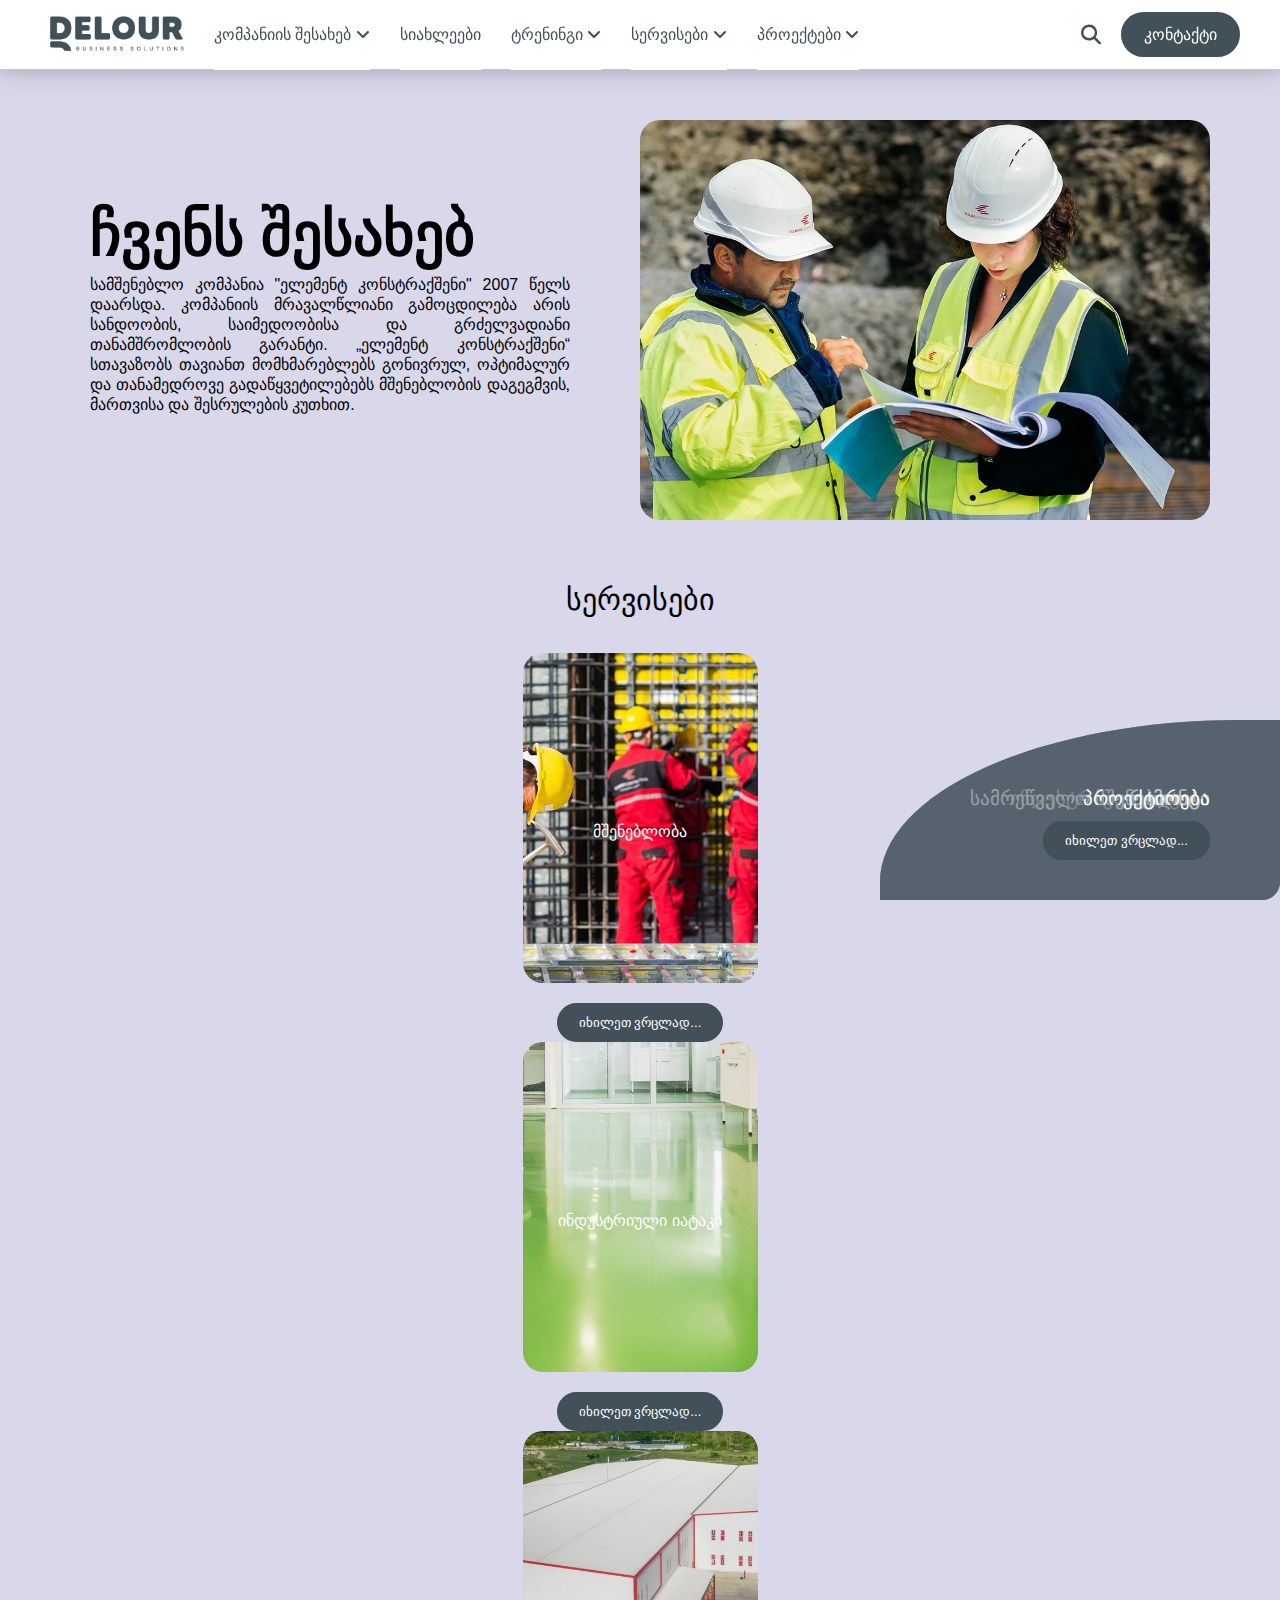
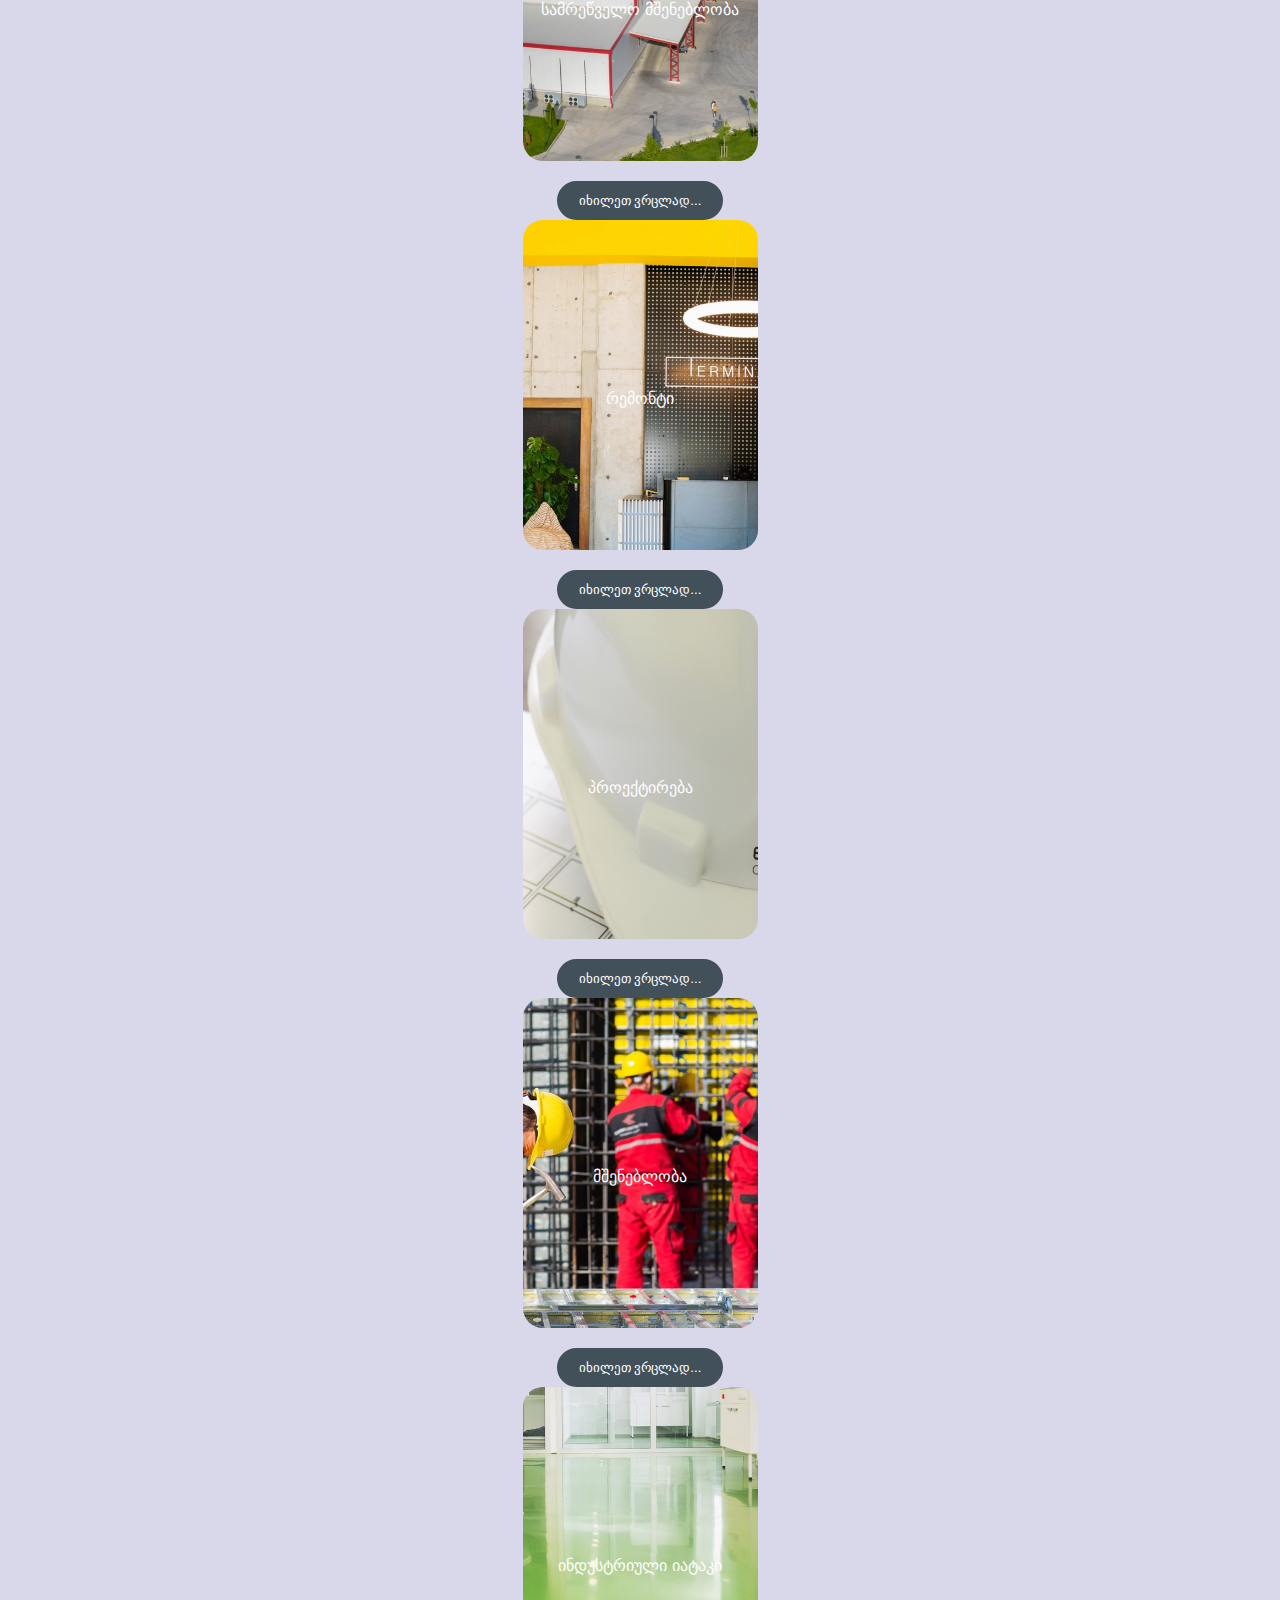
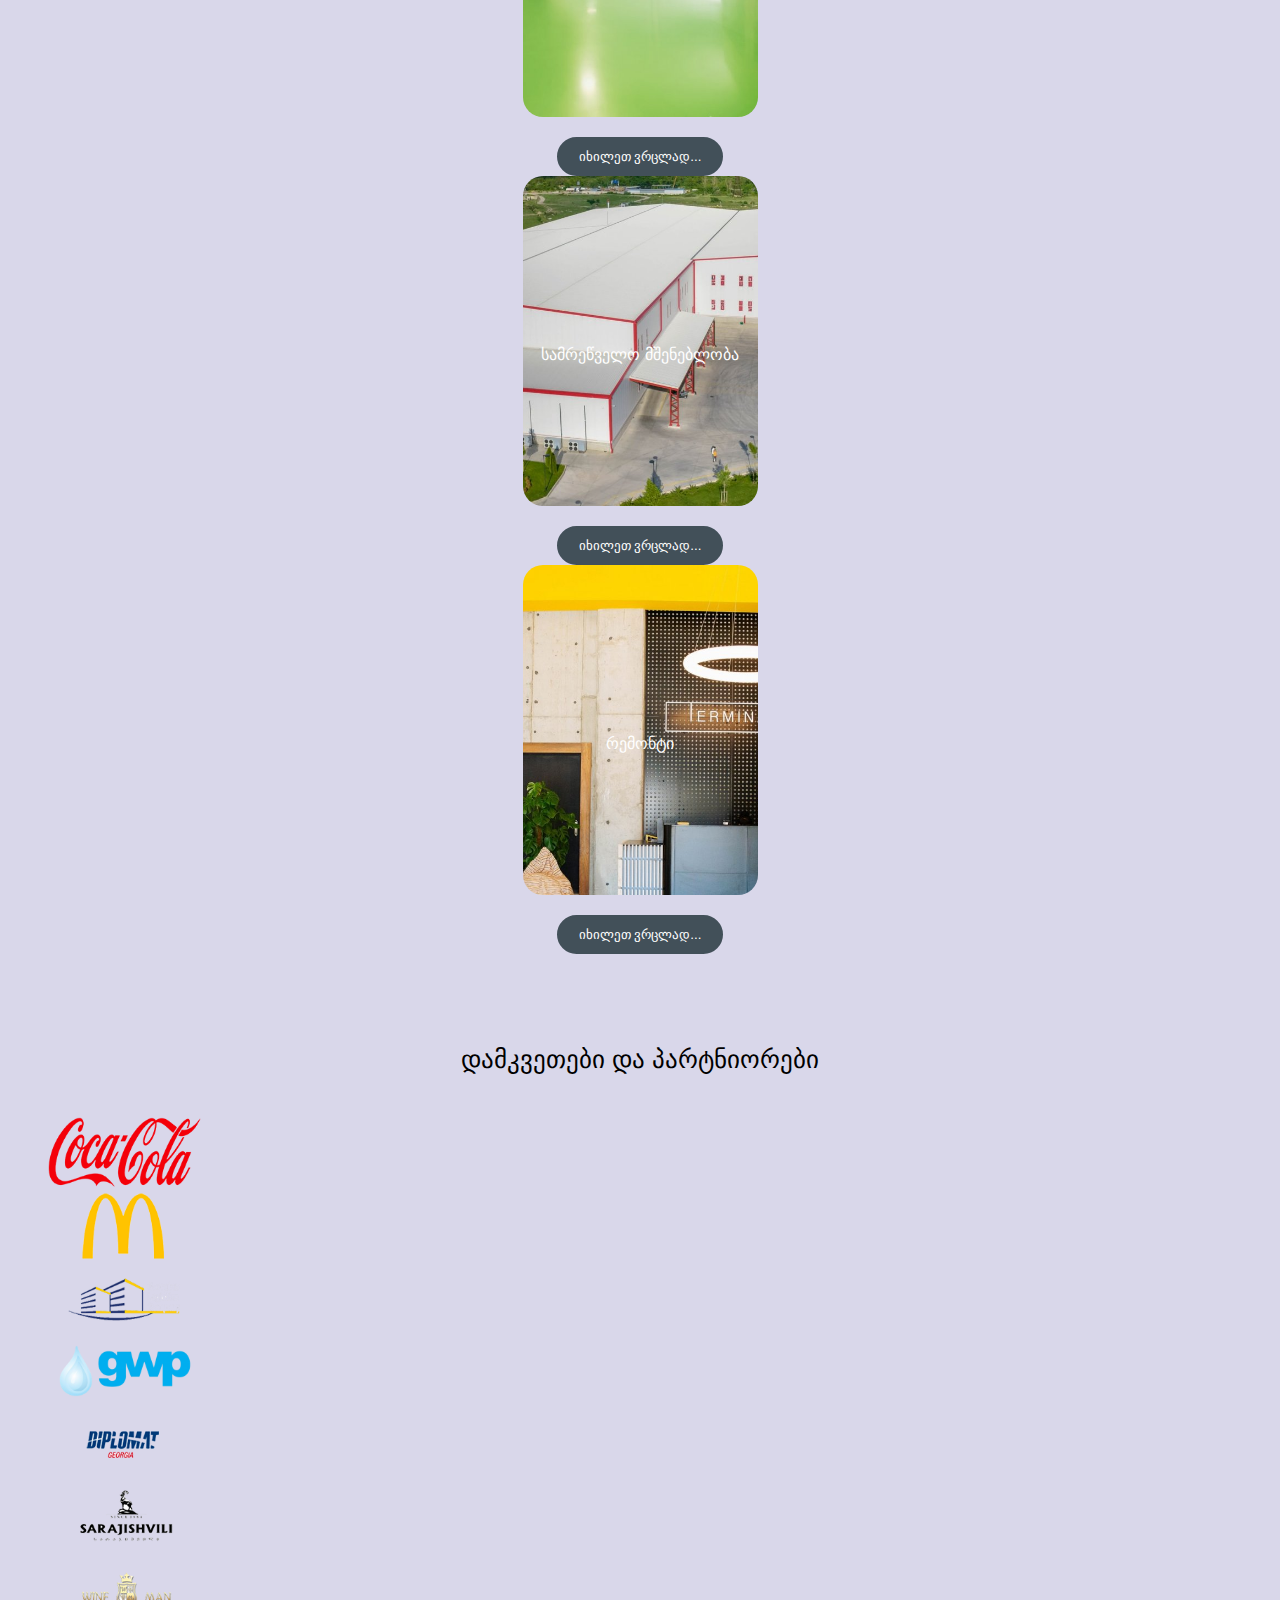
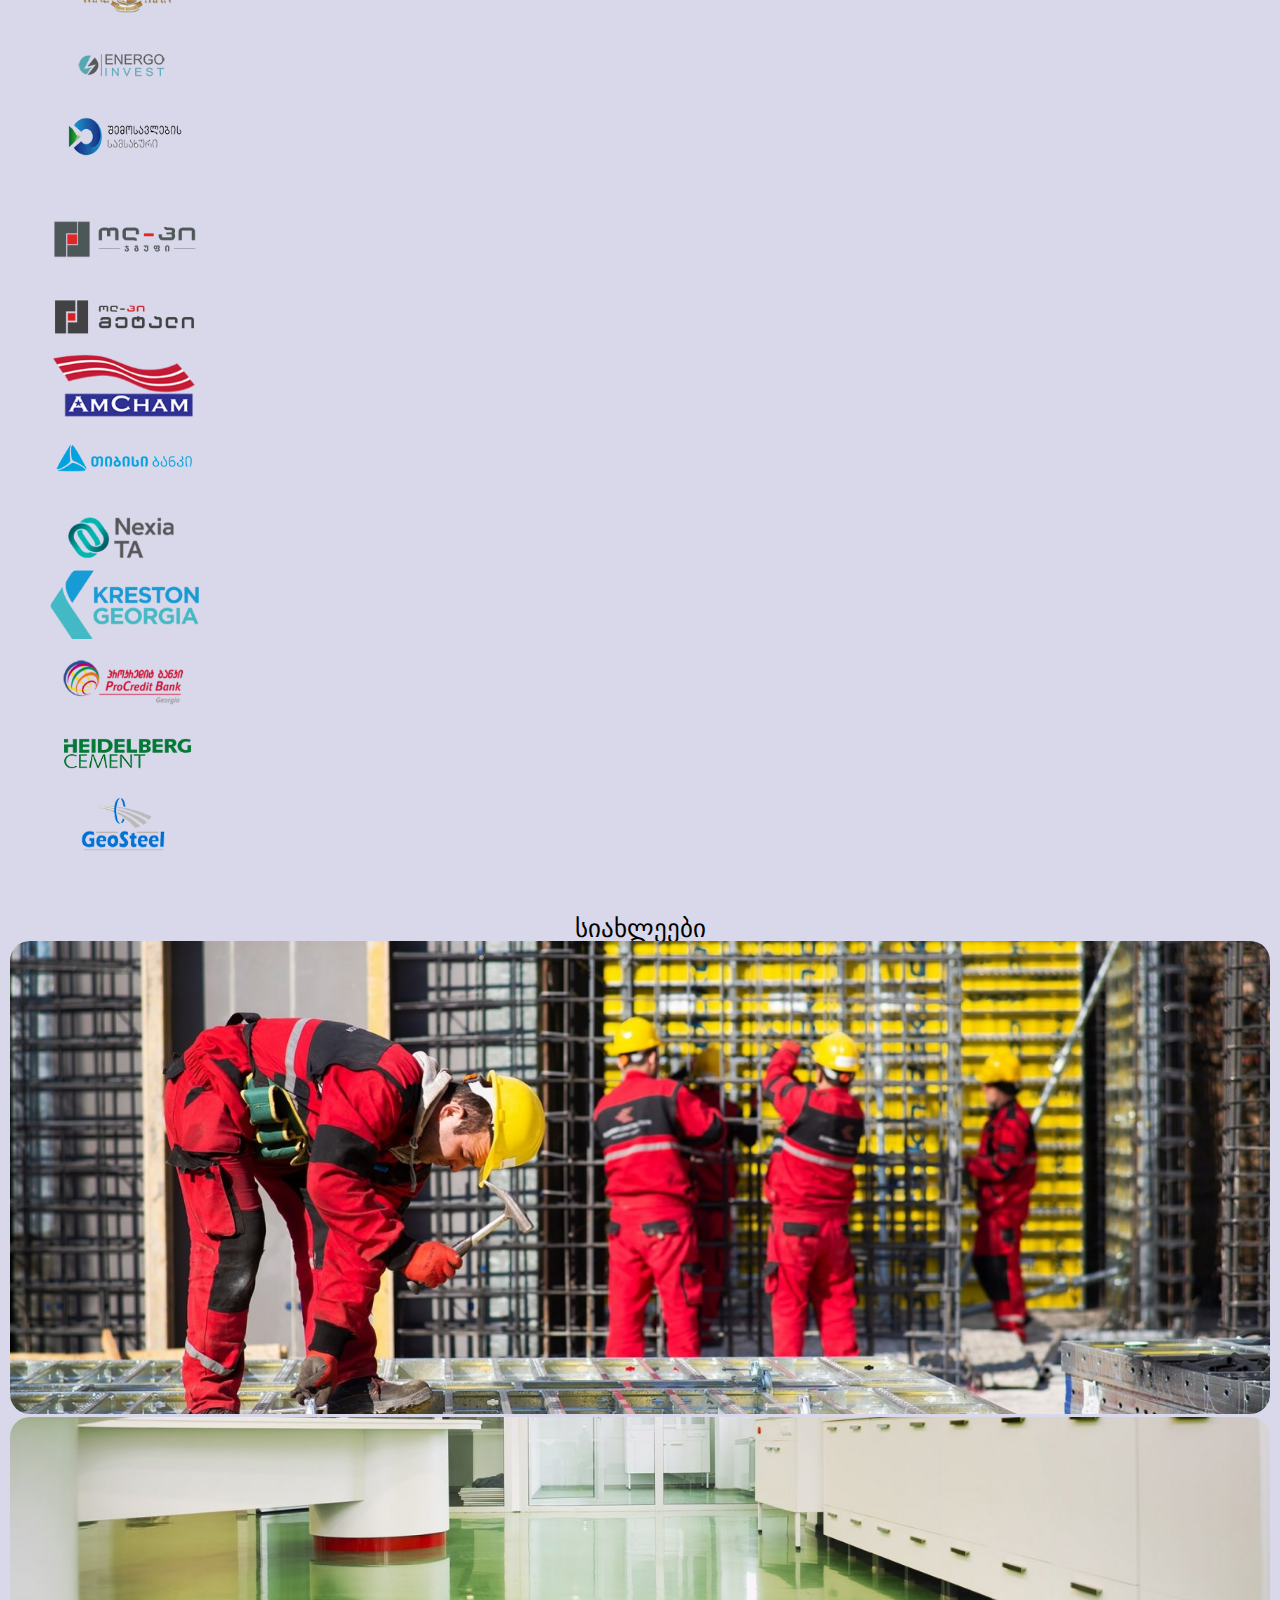
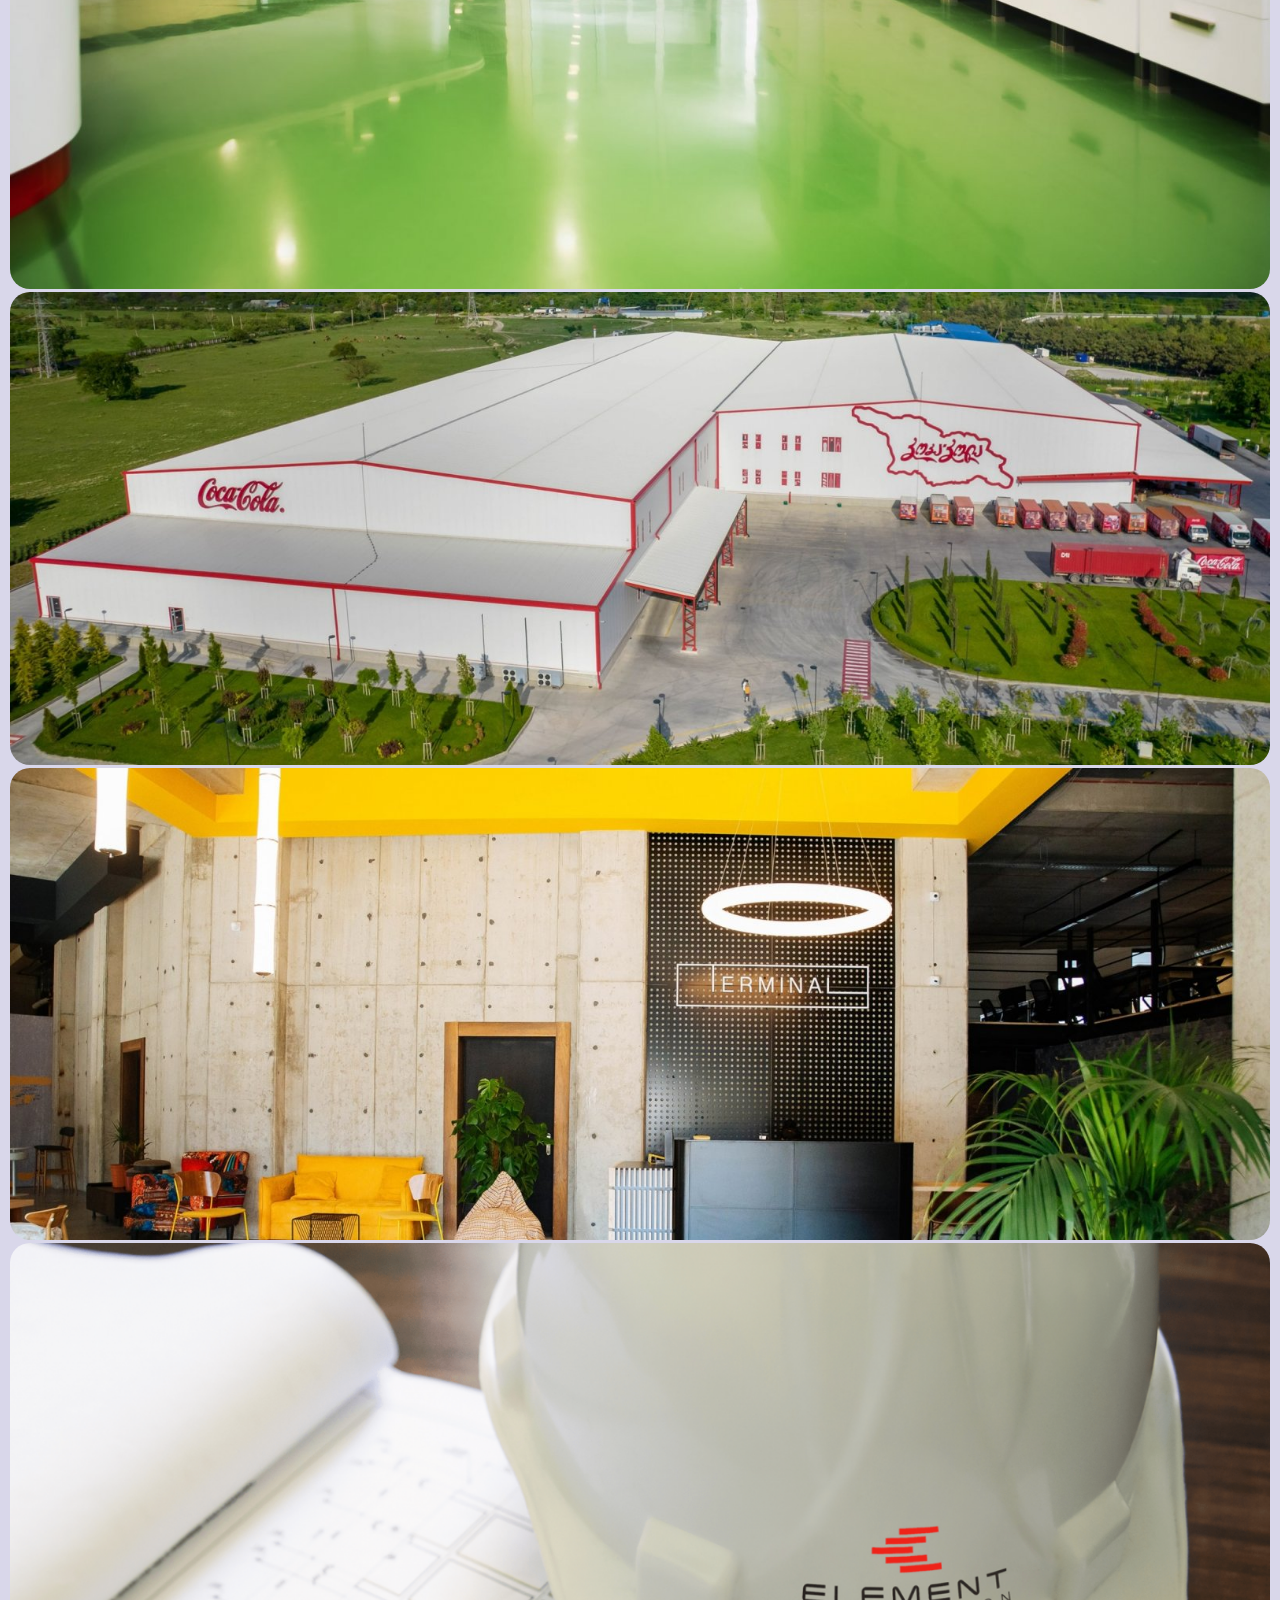
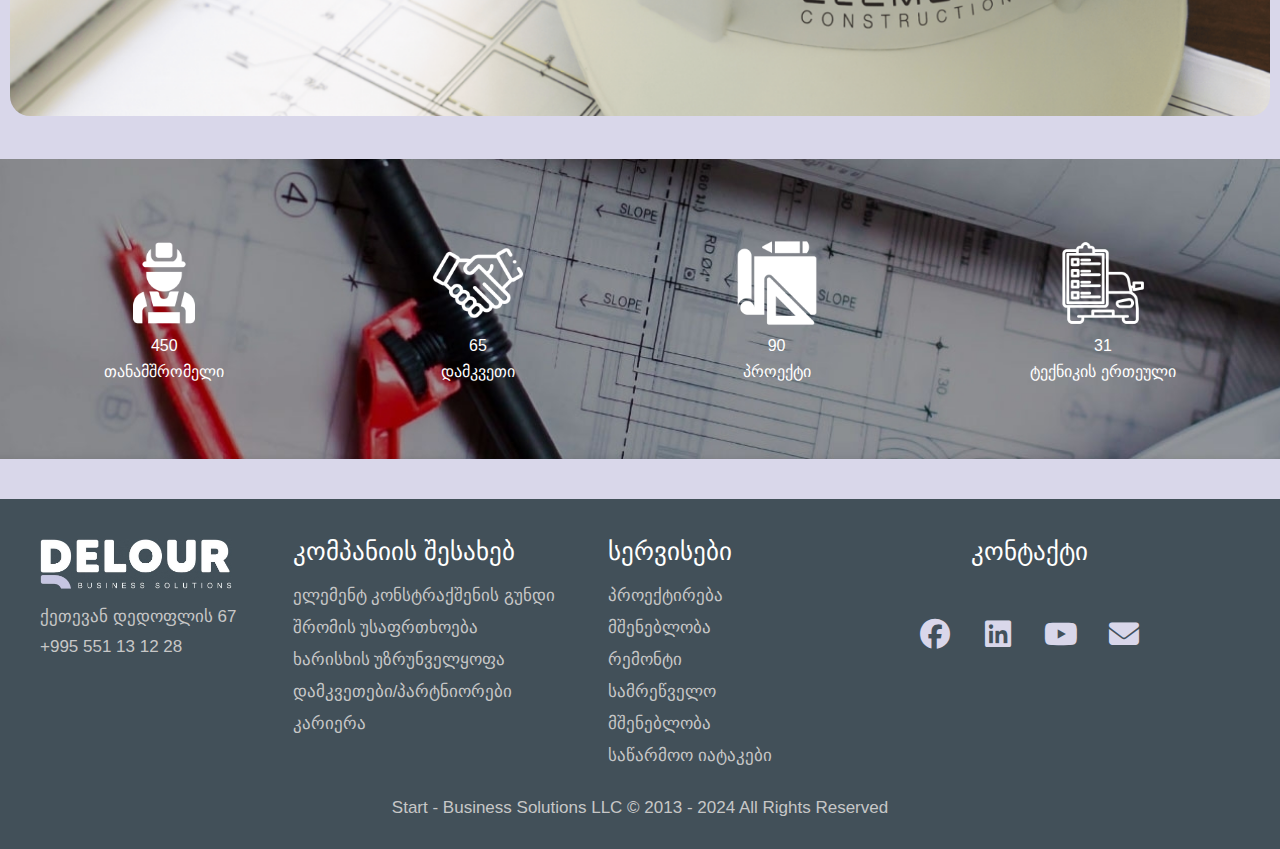
==== commit 1357ad11: "Add files via upload" ====
--- a/index.html
+++ b/index.html
@@ -9,7 +9,10 @@
       href="https://cdnjs.cloudflare.com/ajax/libs/font-awesome/6.5.1/css/all.min.css"
     />
 
-    <link rel="stylesheet" href="styles/splide-sea-green.min.css" />
+    <link
+      rel="stylesheet"
+      href="./node_modules/@splidejs/splide/dist/css/themes/splide-sea-green.min.css"
+    />
     <link
       rel="stylesheet"
       href="//cdn.web-fonts.ge/fonts/bpg-arial-caps/css/bpg-arial-caps.min.css"
@@ -126,7 +129,7 @@
                       type="button"
                       data-link="/html/project.html"
                     >
-                      პროექტირება
+                      FOODPRO
                     </button>
                   </li>
                   <li>
@@ -135,7 +138,7 @@
                       type="button"
                       data-link="/html/building.html"
                     >
-                      მშენებლობა
+                      FOODCERT
                     </button>
                   </li>
                   <li>
@@ -144,7 +147,7 @@
                       type="button"
                       data-link="/html/repair.html"
                     >
-                      რემონტი
+                      HORECA START
                     </button>
                   </li>
                   <li>
@@ -153,7 +156,7 @@
                       type="button"
                       data-link="/html/Industrialconstruction.html"
                     >
-                      სამრეწველო მშენებლობა
+                      FOODCO
                     </button>
                   </li>
                   <li>
@@ -162,7 +165,16 @@
                       type="button"
                       data-link="/html/productionfloors.html"
                     >
-                      საწარმოო იტაკები
+                      Export & Import consultant
+                    </button>
+                  </li>
+                  <li>
+                    <button
+                      class="data bar"
+                      type="button"
+                      data-link="/html/productionfloors.html"
+                    >
+                      კრიზის მენეჯმენტი
                     </button>
                   </li>
                 </ul>
@@ -271,21 +283,22 @@
               <ul class="dropdown-content">
                 <li></li>
                 <li>
-                  <a href="html/repair.html">რემონტი</a>
-                </li>
-                <li>
-                  <a href="html/building.html">მეშენებლობა</a>
-                </li>
-                <li>
-                  <a href="html/productionfloors.html">ინდუსტრიული იატაკი</a>
-                </li>
-                <li>
-                  <a href="html/Industrialconstruction.html"
-                    >სამრეწველო მშენებლობა</a
-                  >
-                </li>
-                <li>
-                  <a href="html/project.html">პროექტირება</a>
+                  <a href="html/repair.html">FOODPRO</a>
+                </li>
+                <li>
+                  <a href="html/building.html">FOODCERT</a>
+                </li>
+                <li>
+                  <a href="html/productionfloors.html">HORECA START</a>
+                </li>
+                <li>
+                  <a href="html/Industrialconstruction.html">FOODCO</a>
+                </li>
+                <li>
+                  <a href="html/project.html">Export & IMport consultant</a>
+                </li>
+                <li>
+                  <a href="html/project.html">კრიზის მენეჯმენტი</a>
                 </li>
               </ul>
             </li>
@@ -451,7 +464,7 @@
           <h4>დამკვეთები და პარტნიორები</h4>
         </div>
         <div class="partners-slide-container">
-          <div id="carousel2" class="splide splide2">
+          <div id="carousel2" class="splide2 splide">
             <div class="splide__track">
               <ul class="splide__list">
                 <li class="splide__slide">
@@ -523,7 +536,7 @@
         <div class="title-container">
           <h2>სიახლეები</h2>
         </div>
-        <div id="carousel4" class="splide">
+        <div id="carousel4" class="splide slide4">
           <div class="splide__track">
             <ul class="splide__list">
               <li class="splide__slide">
@@ -640,7 +653,7 @@
             </li>
           </ul>
         </div>
-        <div class="one-container">
+        <div class="one-container media800">
           <h4>სერვისები</h4>
           <ul>
             <li>
@@ -684,8 +697,9 @@
         <p>Start - Business Solutions LLC © 2013 - 2024 All Rights Reserved</p>
       </div>
     </footer>
-    <script src="js/splide.min.js"></script>
-    <script src="js/splide-extension-auto-scroll.min.js"></script>
+    <script src="./node_modules/@splidejs/splide/dist/js/splide.min.js"></script>
+    <script src="./node_modules/@splidejs/splide-extension-auto-scroll/dist/js/splide-extension-auto-scroll.min.js"></script>
     <script type="module" src="js/script.js"></script>
   </body>
 </html>
+  --- a/styles/style.css
+++ b/styles/style.css
@@ -660,6 +660,14 @@
   border-radius: 20px;
 }
 
+.about-forever-bike {
+  width: 50%;
+  height: 300px;
+  object-fit: cover;
+  object-position: top;
+  border-radius: 20px;
+}
+
 .about-container h1 {
   font-size: 60px;
   font-weight: bold;
@@ -1114,11 +1122,15 @@
   font-family: "BPG Algeti", sans-serif;
 }
 
+.licence p {
+  text-align: center;
+}
+
 .one-container-contacts h4,
 .one-container h4 {
   font-size: 25px;
   padding-bottom: 15px;
-  font-weight: 600px;
+
   color: white;
 }
 
@@ -1314,3 +1326,119 @@
 .dropdown-arrow {
   transition: transform 0.3s ease-in-out;
 }
+
+.why-us-section {
+  background-image: url("../images/dinamica.jpg");
+  height: 250px;
+  background-size: cover;
+  background-position: bottom;
+  display: flex;
+  flex-direction: column;
+  justify-content: space-between;
+  padding-bottom: 20px;
+  margin-top: 71px;
+  margin-bottom: 200px;
+}
+
+.crew-title-container {
+  display: flex;
+  justify-content: center;
+  align-items: center;
+  padding: 20px 0px 50px 0px;
+  color: white;
+}
+
+.why-us-grid {
+  display: grid;
+  grid-template-columns: repeat(3, 1fr);
+  padding: 0px 70px;
+  justify-items: center;
+  align-items: center;
+}
+
+.why-us-grid-item {
+  box-sizing: border-box;
+  backdrop-filter: blur(15px);
+
+  display: flex;
+  flex-direction: column;
+  justify-content: center;
+  align-items: center;
+  gap: 15px;
+  width: 300px;
+  height: 300px;
+  border: 1px solid rgb(194, 194, 194);
+  border-radius: 20px;
+  padding: 30px;
+  box-shadow: 3px 3px 7px rgba(0, 0, 0, 0.282);
+  background: linear-gradient(to bottom, rgba(255, 255, 255, 0.182), #4250597b);
+}
+
+.why-us-grid-item img {
+  width: 150px;
+}
+
+.why-us-grid-item h3 {
+  font-size: 25px;
+  color: white;
+}
+
+.why-us-grid-item p {
+  color: white;
+  text-align: center;
+}
+
+.crew-members-container {
+  display: grid;
+  grid-template-columns: repeat(4, 1fr);
+  justify-items: center;
+  align-items: center;
+  padding: 0px 100px 100px 100px;
+  row-gap: 40px;
+}
+
+.crew-member {
+  box-sizing: border-box;
+  display: flex;
+  flex-direction: column;
+  align-items: center;
+  height: 360px;
+  width: 300px;
+  padding: 20px 20px;
+  border-radius: 35px;
+  gap: 10px;
+  background-color: rgba(255, 255, 255, 0.19);
+  backdrop-filter: blur(20px);
+  box-shadow: 3px 3px 7px rgba(0, 0, 0, 0.282);
+  background: linear-gradient(to bottom, #a5b0b67b, rgba(255, 255, 255, 0.182));
+}
+
+.crew-icons {
+  padding-top: 20px;
+  width: 100%;
+  display: flex;
+  flex-direction: row;
+  justify-content: center;
+  align-items: center;
+  gap: 25px;
+}
+
+.crew-icons i {
+  font-size: 30px;
+}
+
+.crew-member img {
+  width: 200px;
+  height: 200px;
+  object-fit: cover;
+  object-position: center;
+  border-radius: 20px;
+}
+
+.crew-member h3 {
+  font-size: 20px;
+}
+
+.crew-member p {
+  font-size: 17px;
+}
--- a/styles/media.css
+++ b/styles/media.css
@@ -1,7 +1,44 @@
+@media (max-width: 1500px) {
+  .section {
+    padding: 15px 40px;
+  }
+
+  .section2 {
+    padding: 0px 80px;
+  }
+}
+
+@media (max-width: 1400px) {
+  .section {
+    padding: 15px 20px;
+  }
+
+  .slide1 {
+    padding: 38px;
+  }
+}
+
+@media (max-width: 1360px) {
+  .section {
+    padding: 15px 10px;
+  }
+  .section2 {
+    padding: 0px 10px;
+  }
+}
+
 @media (max-width: 1250px) {
   .left-navbar {
     width: 80%;
   }
+
+  .section {
+    padding: 15px 40px;
+  }
+
+  .section2 {
+    padding: 0px 75px;
+  }
 }
 
 @media (max-width: 1200px) {
@@ -12,11 +49,31 @@
   .forever-bike {
     height: 300px;
   }
-}
+
+  .section2 {
+    padding: 0px 40px;
+  }
+}
+
+@media (max-width: 1155px) {
+  #carousel1 .splide__slide img {
+    width: 210px;
+    height: 310px;
+  }
+
+  .section2 {
+    padding: 0px 50px;
+  }
+}
+
 @media (max-width: 1100px) {
   .navbar {
     height: 50px;
   }
+
+  .delour {
+    height: 25px;
+  }
   .right-navbar {
     display: none;
   }
@@ -39,6 +96,41 @@
 
   .forever-bike {
     height: 300px;
+  }
+
+  .section {
+    padding: 15px 0px;
+  }
+  .section2 {
+    padding: 0px 20px;
+  }
+
+  .info-container {
+    height: 250px;
+  }
+
+  .footer-container {
+    grid-template-columns: repeat(3, 1fr);
+    grid-template-rows: auto;
+    height: 450px;
+    justify-items: center;
+    padding: 30px;
+    row-gap: 15px;
+  }
+
+  .one-container-contacts {
+    grid-column: span 3;
+    width: 100%;
+  }
+
+  .contact-ul {
+    width: 100%;
+    align-items: center;
+    justify-content: center;
+  }
+
+  .contact-ul i {
+    font-size: 50px;
   }
 }
 
@@ -51,6 +143,34 @@
     padding: 0px 20px 0px 0px;
     gap: 15px;
   }
+  #carousel1 .splide__slide img {
+    width: 195px;
+    height: 290px;
+  }
+
+  .slide1 {
+    padding: 32px 32px 38px 32px;
+  }
+  #carousel2 .splide__slide img {
+    height: 60px;
+  }
+
+  #carousel3 .splide__slide img {
+    height: 60px;
+  }
+
+  #carousel4 .splide__slide img {
+    height: 350px;
+  }
+
+  .section2 {
+    padding: 0px;
+  }
+
+  .img-info4 {
+    width: 350px;
+    height: 160px;
+  }
 }
 
 @media (max-width: 920px) {
@@ -58,12 +178,13 @@
     font-size: 30px;
   }
 
+  .title-container h3 {
+    font-size: 25px;
+  }
+
   .about-container2 p {
     font-size: 15px;
   }
-  /* .forever-bike {
-    height: 250px;
-  } */
 
   .about-container {
     padding: 70px 20px 30px 20px;
@@ -73,12 +194,101 @@
     padding: 0px;
     gap: 15px;
   }
+  #carousel1 .splide__slide img {
+    width: 185px;
+    height: 250px;
+  }
+
+  .slide1 {
+    padding: 32px 20px 38px 20px;
+  }
+
+  .img-info h2 {
+    font-size: 14px;
+  }
+
+  #carousel1 .splide__slide:hover .img-info h2 {
+    scale: 1.2;
+  }
+
+  .data {
+    font-size: 13px;
+    padding: 5px 10px;
+  }
+
+  .slide4 {
+    padding: 48px 40px 48px 40px;
+  }
+
+  .inffo-container {
+    height: 200px;
+  }
+}
+
+@media (max-width: 850px) {
+  #carousel2 .splide__slide img {
+    height: 40px;
+  }
+
+  #carousel3 .splide__slide img {
+    height: 40px;
+  }
 }
 
 @media (max-width: 840px) {
   .forever-bike {
     height: 250px;
   }
+  #carousel1 .splide__slide img {
+    width: 170px;
+  }
+
+  .info-container1 img {
+    width: 75px;
+  }
+  .footer-container {
+    padding: 20px 0px;
+  }
+}
+
+@media (max-width: 800px) {
+  #carousel1 .splide__slide img {
+    width: 170px;
+    height: 200px;
+  }
+
+  .navbar {
+    height: 35px;
+  }
+  .burgerBar {
+    margin-top: 8px;
+    height: 100%;
+  }
+  #carousel1 .splide__slide img {
+    width: 165px;
+  }
+
+  .slide4 {
+    padding: 48px 30px 48px 30px;
+  }
+
+  .title-container h4 {
+    margin: 0px 0px 10px 0px;
+  }
+}
+
+@media (max-width: 750px) {
+  .one-container h4 {
+    font-size: 19px;
+  }
+
+  .one-container a {
+    font-size: 15px;
+  }
+
+  .one-container-contacts h4 {
+    font-size: 19px;
+  }
 }
 
 @media (max-width: 740px) {
@@ -96,17 +306,137 @@
     width: 100%;
     height: 200px;
   }
+
+  #carousel1 .splide__slide img {
+    width: 170px;
+    height: 240px;
+  }
+  .slide1 {
+    padding: 32px 60px 38px 60px;
+  }
+
+  .splide2 {
+    padding: 15px;
+  }
+
+  .slide4 {
+    padding: 48px 20px 48px 20px;
+  }
+  #carousel4 .splide__slide img {
+    height: 270px;
+  }
+
+  .info-container {
+    height: 160px;
+  }
+
+  .info-container1 img {
+    width: 55px;
+  }
+}
+
+@media (max-width: 690px) {
+  #carousel1 .splide__slide img {
+    width: 160px;
+  }
 }
 
 @media (max-width: 630px) {
   .about-container {
     padding: 90px 30px 30px 30px;
   }
+  #carousel1 .splide__slide img {
+    width: 170px;
+    height: 220px;
+  }
+
+  .slide1 {
+    padding: 32px 18px 38px 18px;
+  }
+
+  #carousel4 .splide__slide img {
+    height: 240px;
+  }
+
+  .info-container1 img {
+    width: 40px;
+  }
+
+  .info-container h4 {
+    font-size: 14px;
+  }
+
+  .footer-container {
+    grid-template-columns: repeat(2, 1fr);
+    justify-items: start;
+    padding: 20px 0px 40px 20px;
+    row-gap: 30px;
+    height: auto;
+  }
+
+  .one-container-contacts {
+    grid-column: span 1;
+    width: 100%;
+  }
+
+  .one-container-contacts i {
+    font-size: 30px;
+  }
+}
+
+@media (max-width: 600px) {
+  #carousel1 .splide__slide img {
+    width: 155px;
+  }
+
+  .data {
+    font-size: 11px;
+    padding: 10px 8px;
+  }
+
+  #carousel2 .splide__slide img {
+    height: 40px;
+  }
+
+  #carousel4 .splide__slide img {
+    object-fit: cover;
+    object-position: center;
+  }
+
+  .title-container h4 {
+    font-size: 20px;
+  }
 }
 
 @media (max-width: 530px) {
   .about-container {
-    padding: 70px 70px 20px 70px;
+    padding: 70px 40px 5px 40px;
+  }
+
+  .about-container2 p {
+    font-size: 14px;
+  }
+  .navbar {
+    padding: 0px 10px;
+  }
+  #carousel1 .splide__slide img {
+    width: 125px;
+  }
+
+  .slide1 {
+    padding: 28px 20px 38px 20px;
+  }
+
+  .splide2 {
+    padding: 15px 8px;
+  }
+
+  .info-container1 img {
+    width: 35px;
+  }
+
+  .info-container h4 {
+    font-size: 12px;
   }
 }
 
@@ -114,16 +444,81 @@
   .about-container {
     padding: 90px 50px 20px 50px;
   }
+  #carousel1 .splide__slide img {
+    width: 180px;
+  }
+  .slide1 {
+    padding: 15px 30px 38px 30px;
+  }
+
+  #carousel4 .splide__slide img {
+    height: 200px;
+  }
+}
+
+@media (max-width: 455px) {
+  .footer-container {
+    grid-template-columns: repeat(1, 1fr);
+    justify-items: center;
+    text-align: center;
+    padding: 20px 0px 30px 0px;
+  }
 }
 
 @media (max-width: 440px) {
+  .splide2 {
+    padding: 15px 5px;
+  }
   .about-container {
     padding: 90px 30px 20px 30px;
   }
+  #carousel1 .splide__slide img {
+    width: 160px;
+  }
+  .slide1 {
+    padding: 15px 16px 38px 16px;
+  }
+
+  .info-container {
+    display: grid;
+    grid-template-columns: repeat(2, 1fr);
+    height: auto;
+    padding: 25px 0px;
+    row-gap: 25px;
+    background-position: top;
+  }
+}
+
+@media (max-width: 390px) {
+  #carousel1 .splide__slide img {
+    width: 135px;
+  }
+
+  #carousel4 .splide__slide img {
+    height: 220px;
+  }
 }
 
 @media (max-width: 350px) {
   .about-container {
     padding: 80px 15px 20px 15px;
   }
-}
+
+  .slide1 {
+    padding: 15px 15px 38px 15px;
+  }
+  #carousel1 .splide__slide img {
+    width: 130px;
+  }
+
+  #carousel2 .splide__slide img {
+    height: 20px;
+  }
+
+  #carousel3 .splide__slide img {
+    height: 20px;
+  }
+  #carousel4 .splide__slide img {
+    height: 200px;
+  }
+}
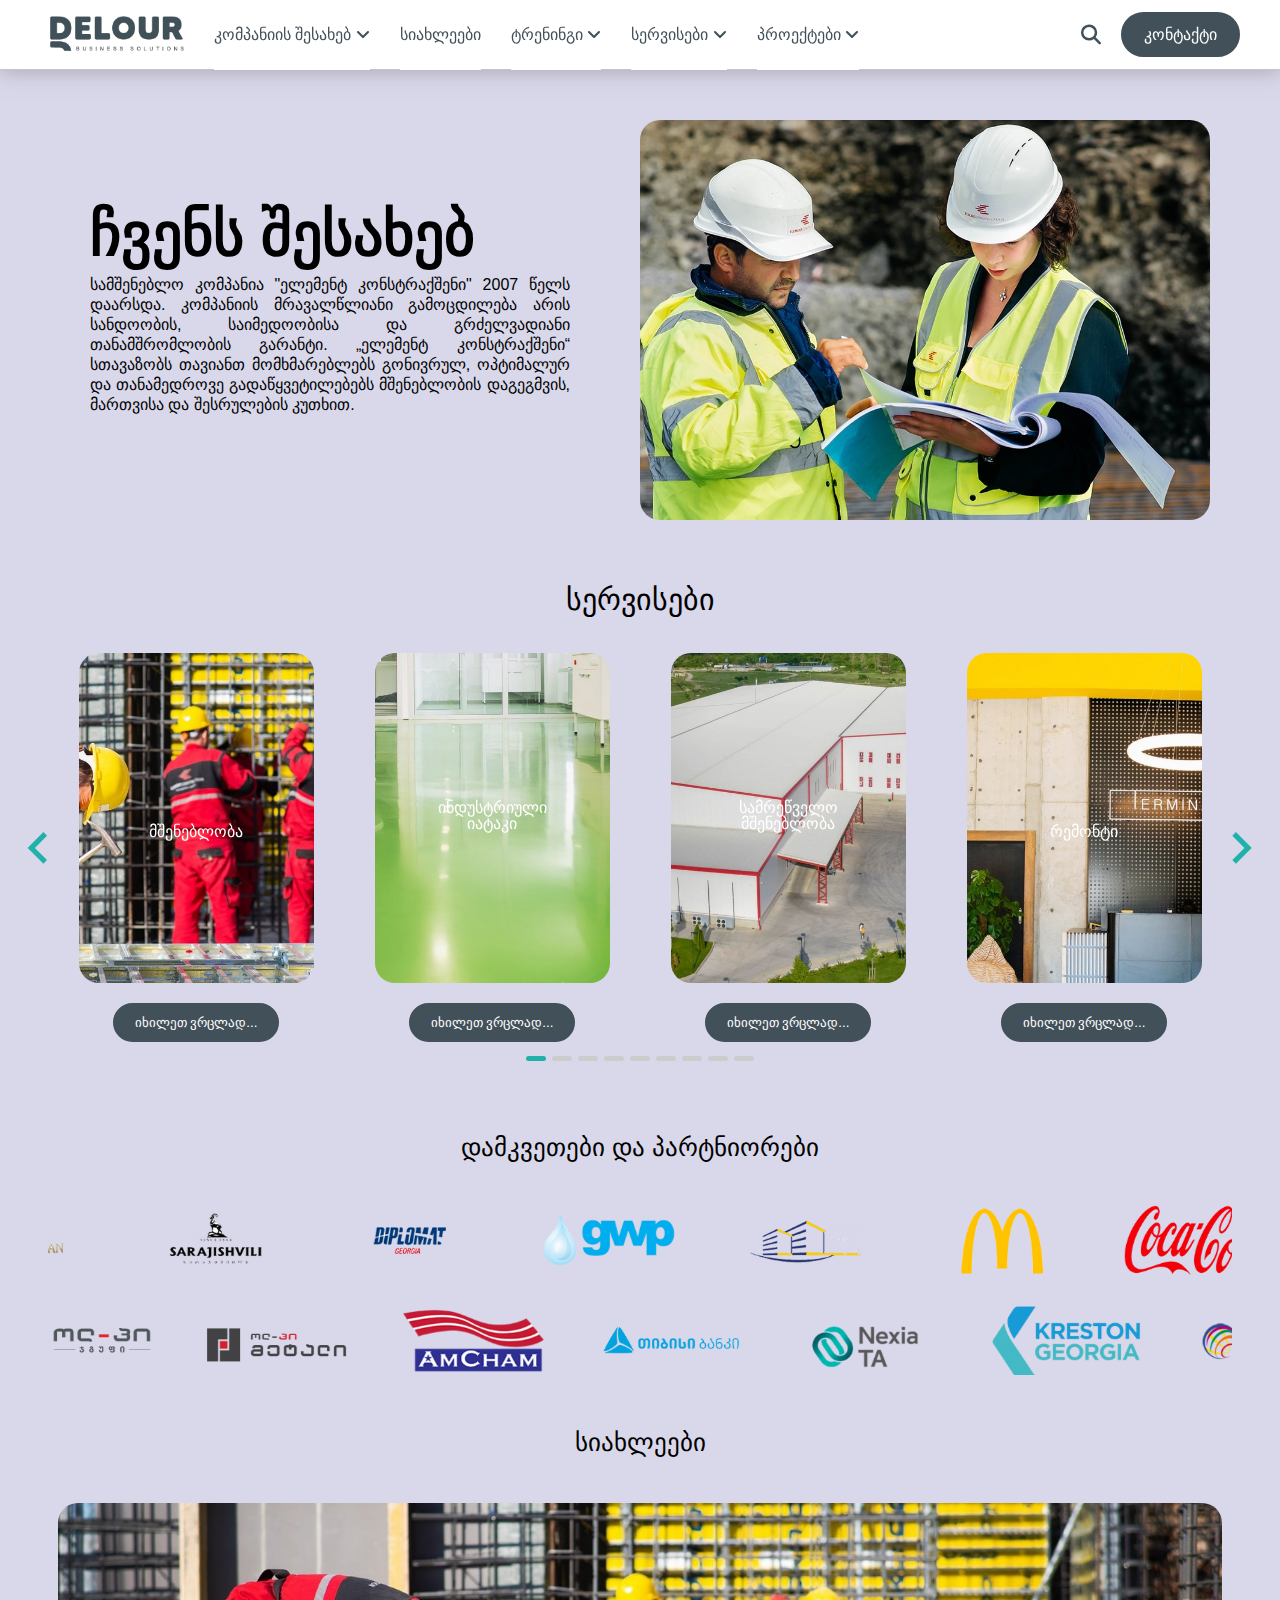
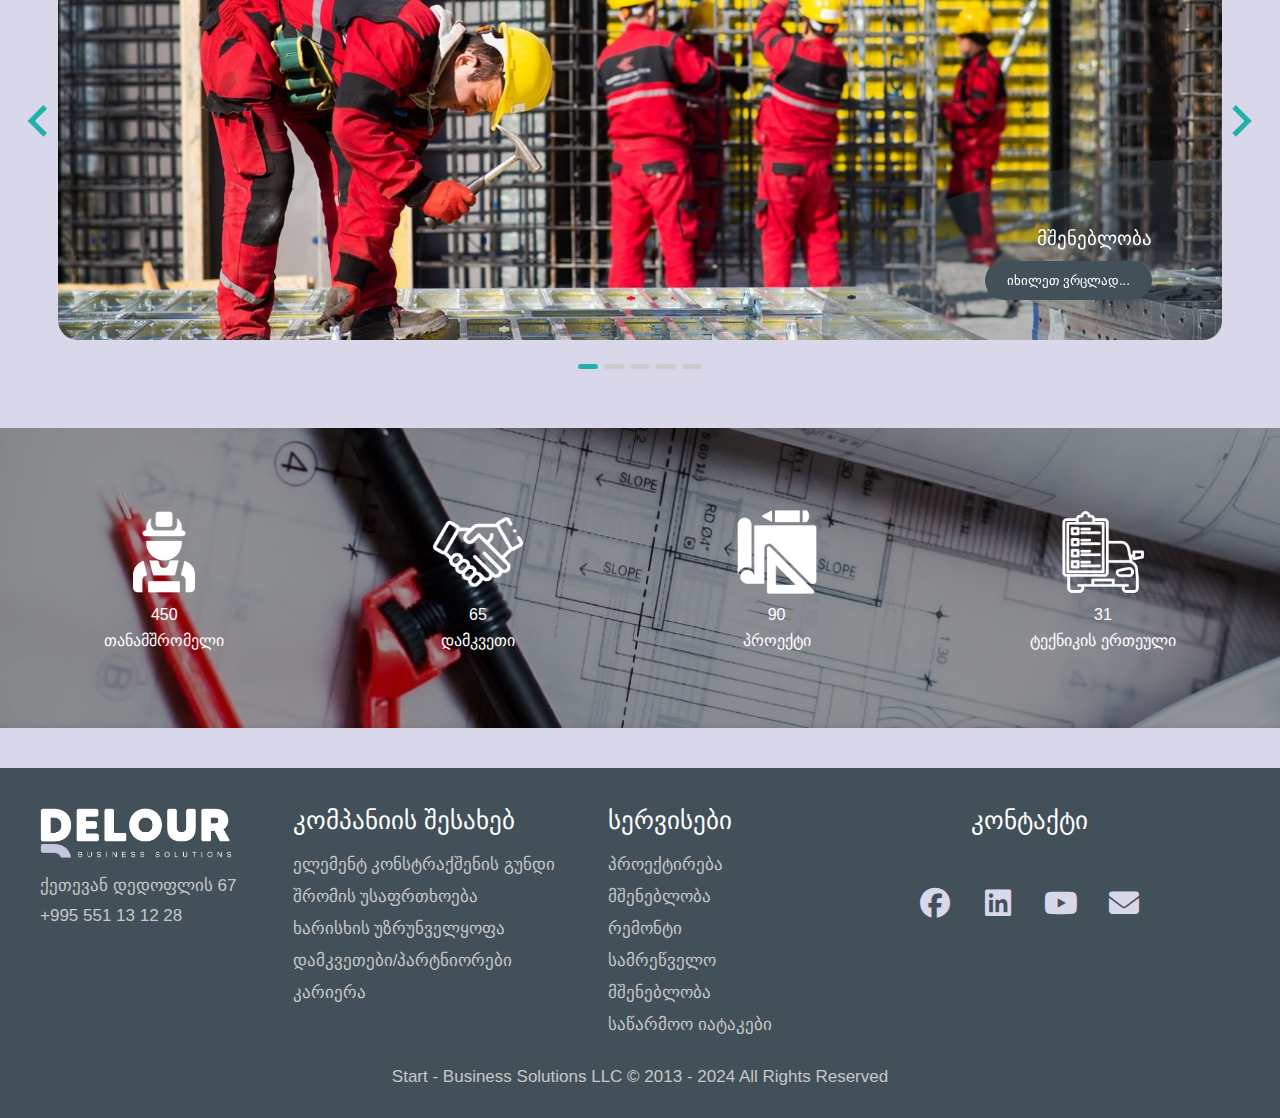
==== commit 69dc90ee: "Update index.html" ====
--- a/index.html
+++ b/index.html
@@ -9,10 +9,7 @@
       href="https://cdnjs.cloudflare.com/ajax/libs/font-awesome/6.5.1/css/all.min.css"
     />
 
-    <link
-      rel="stylesheet"
-      href="./node_modules/@splidejs/splide/dist/css/themes/splide-sea-green.min.css"
-    />
+    <link rel="stylesheet" href="styles/splide-sea-green.min.css" />
     <link
       rel="stylesheet"
       href="//cdn.web-fonts.ge/fonts/bpg-arial-caps/css/bpg-arial-caps.min.css"
@@ -697,9 +694,9 @@
         <p>Start - Business Solutions LLC © 2013 - 2024 All Rights Reserved</p>
       </div>
     </footer>
-    <script src="./node_modules/@splidejs/splide/dist/js/splide.min.js"></script>
-    <script src="./node_modules/@splidejs/splide-extension-auto-scroll/dist/js/splide-extension-auto-scroll.min.js"></script>
+    <script src="js/splide.min.js"></script>
+    <script src="js/splide-extension-auto-scroll.min.js"></script>
     <script type="module" src="js/script.js"></script>
   </body>
 </html>
-  +  
